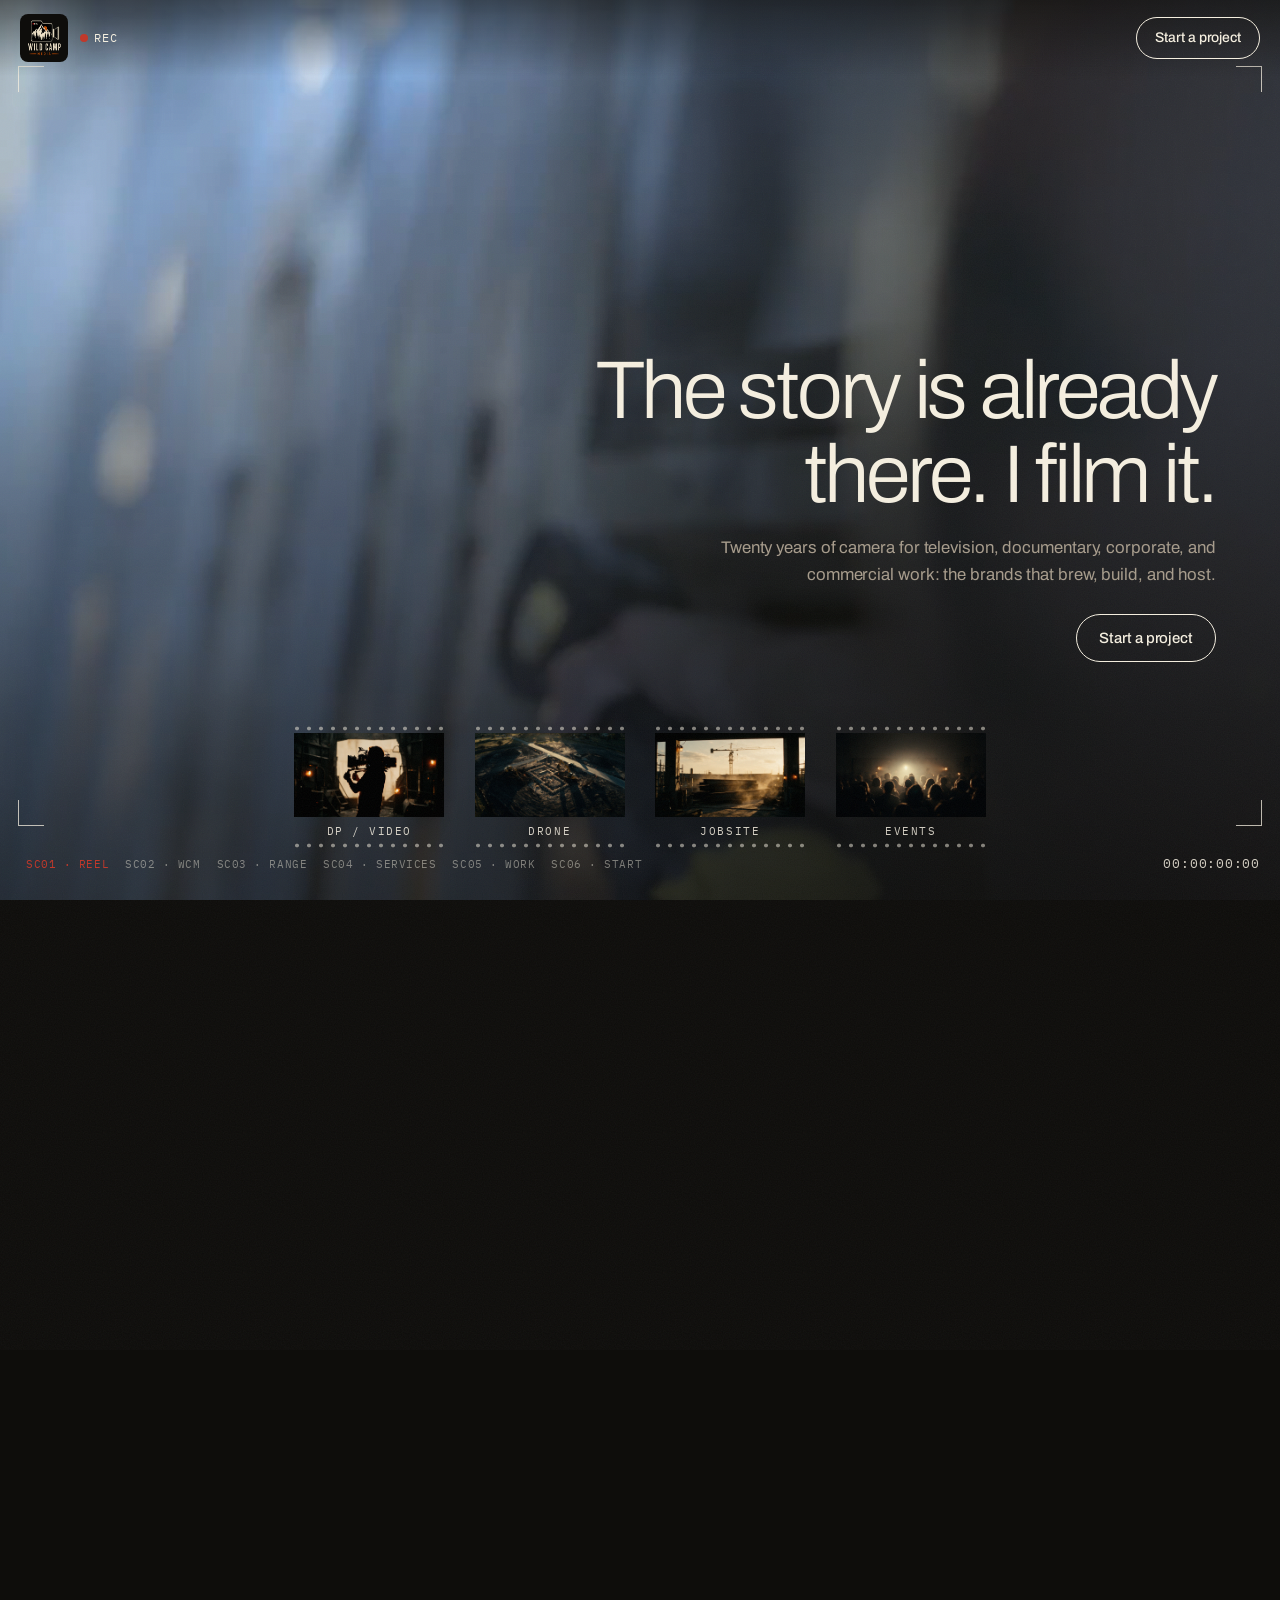
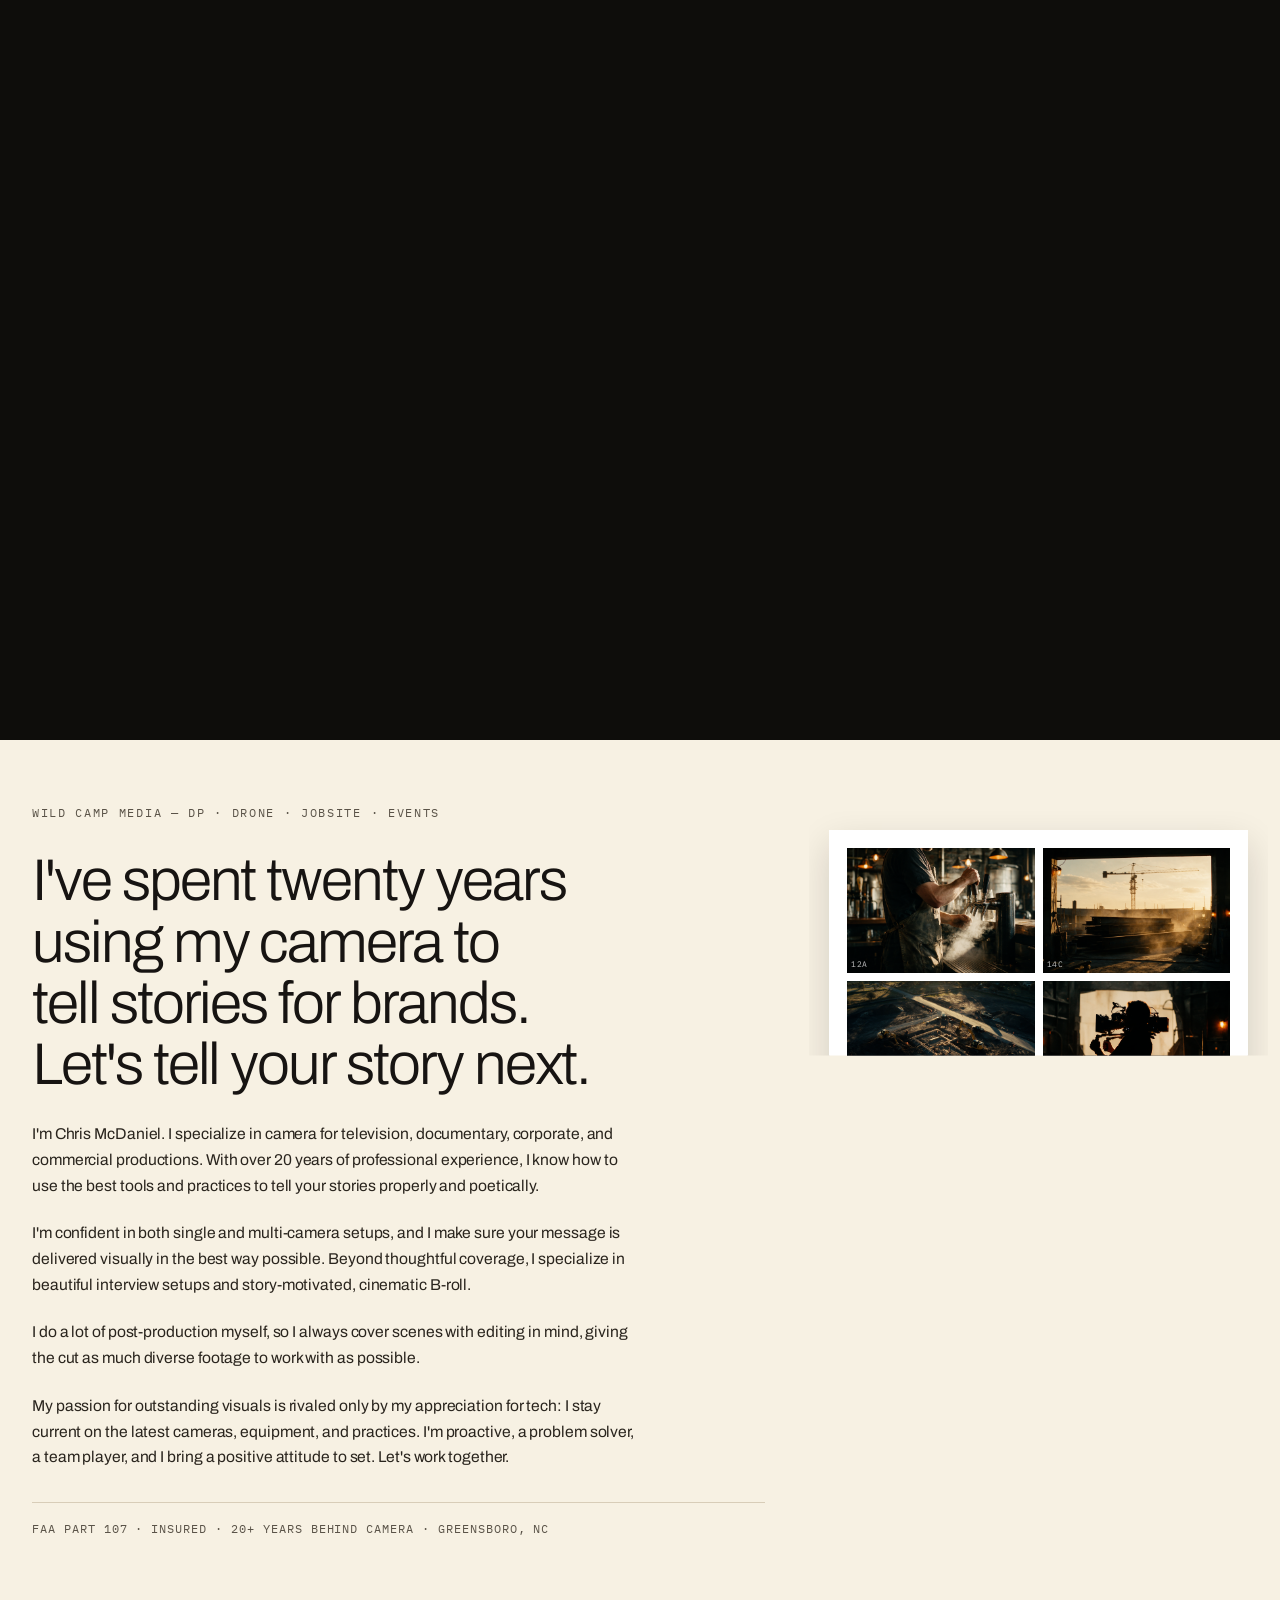
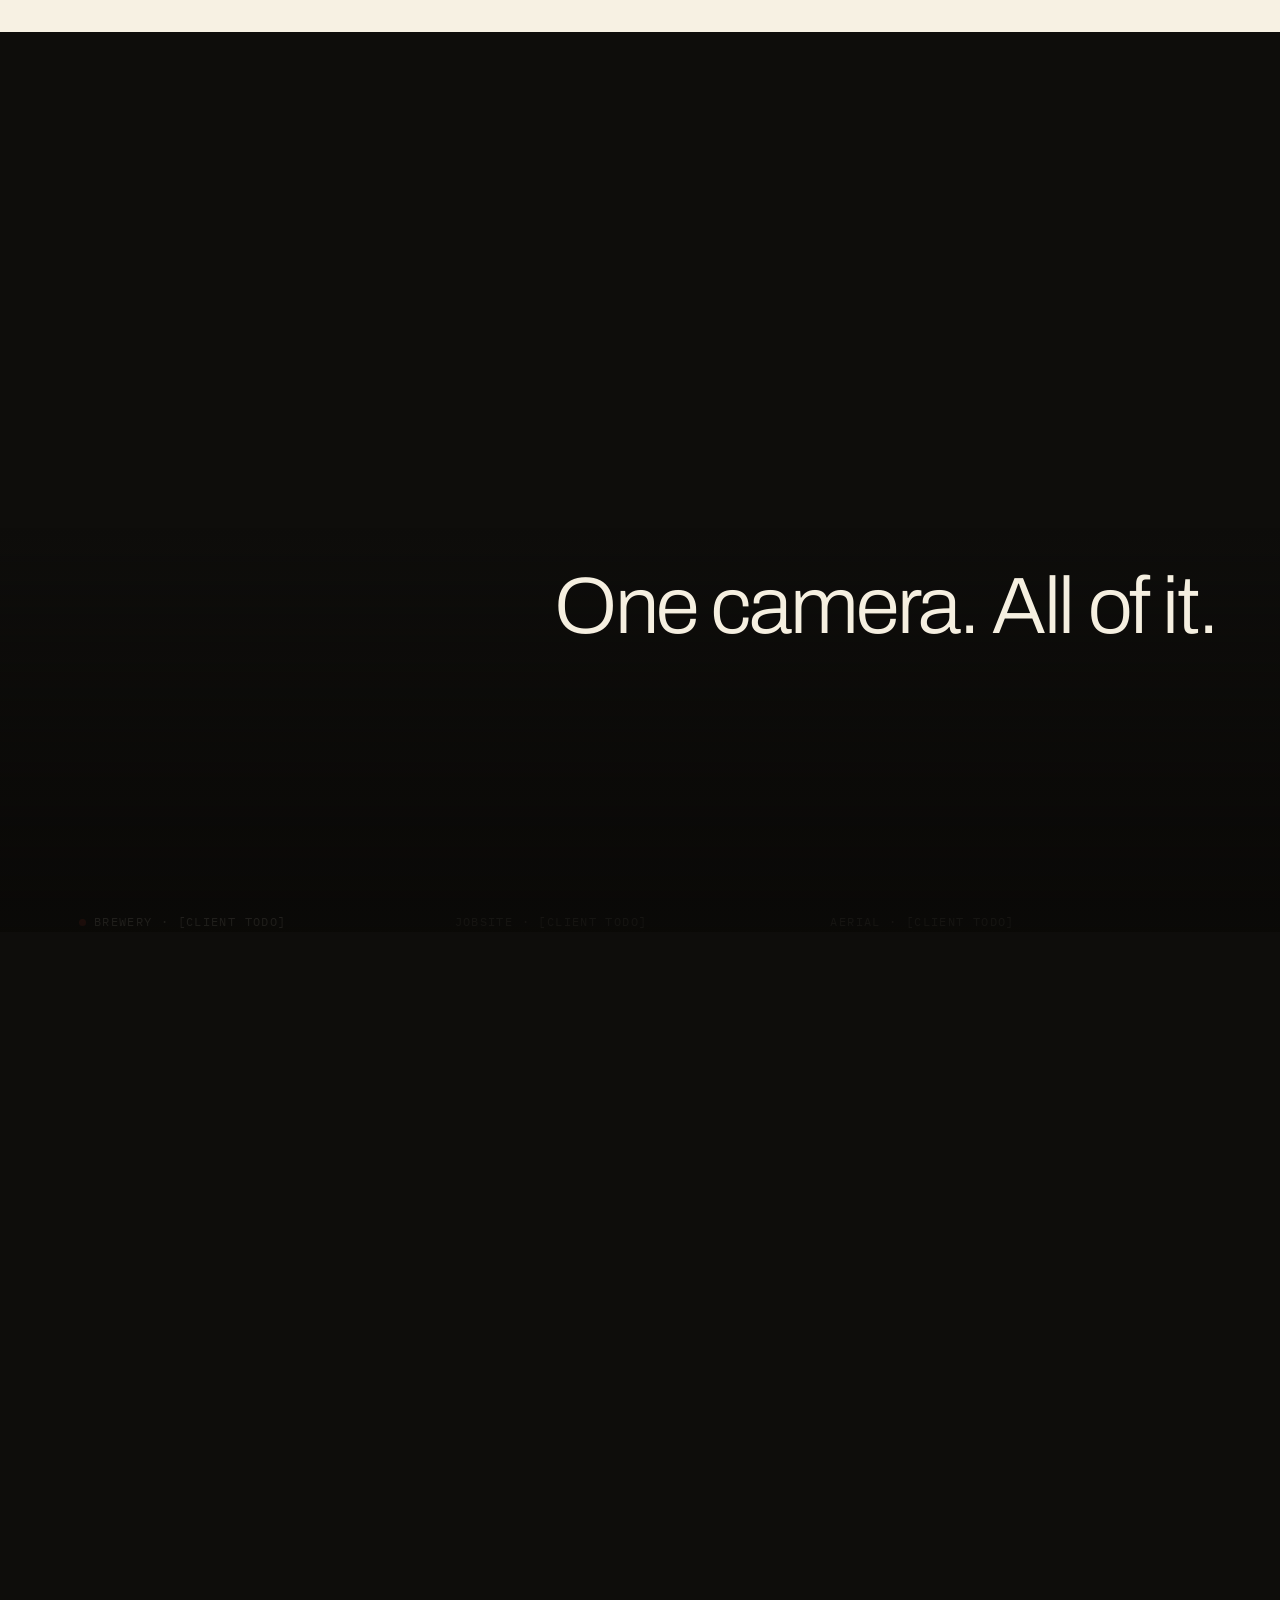
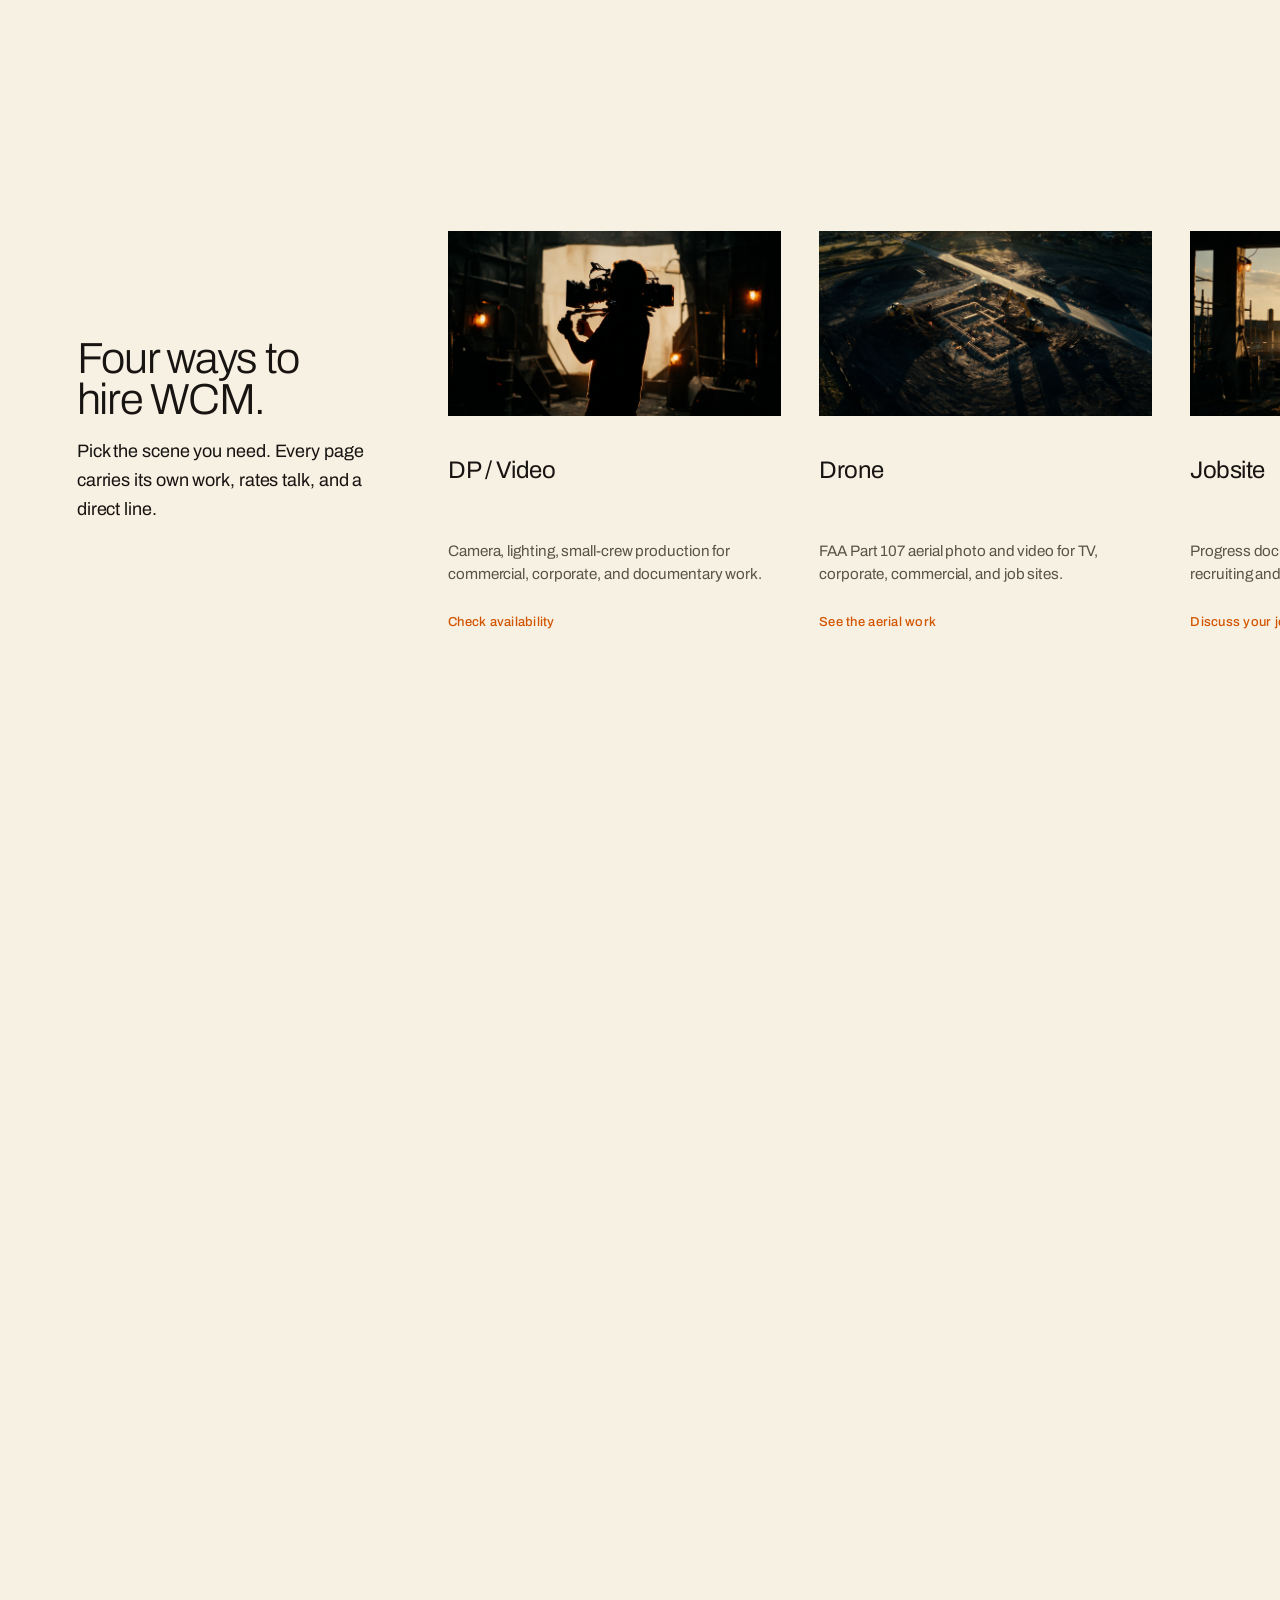
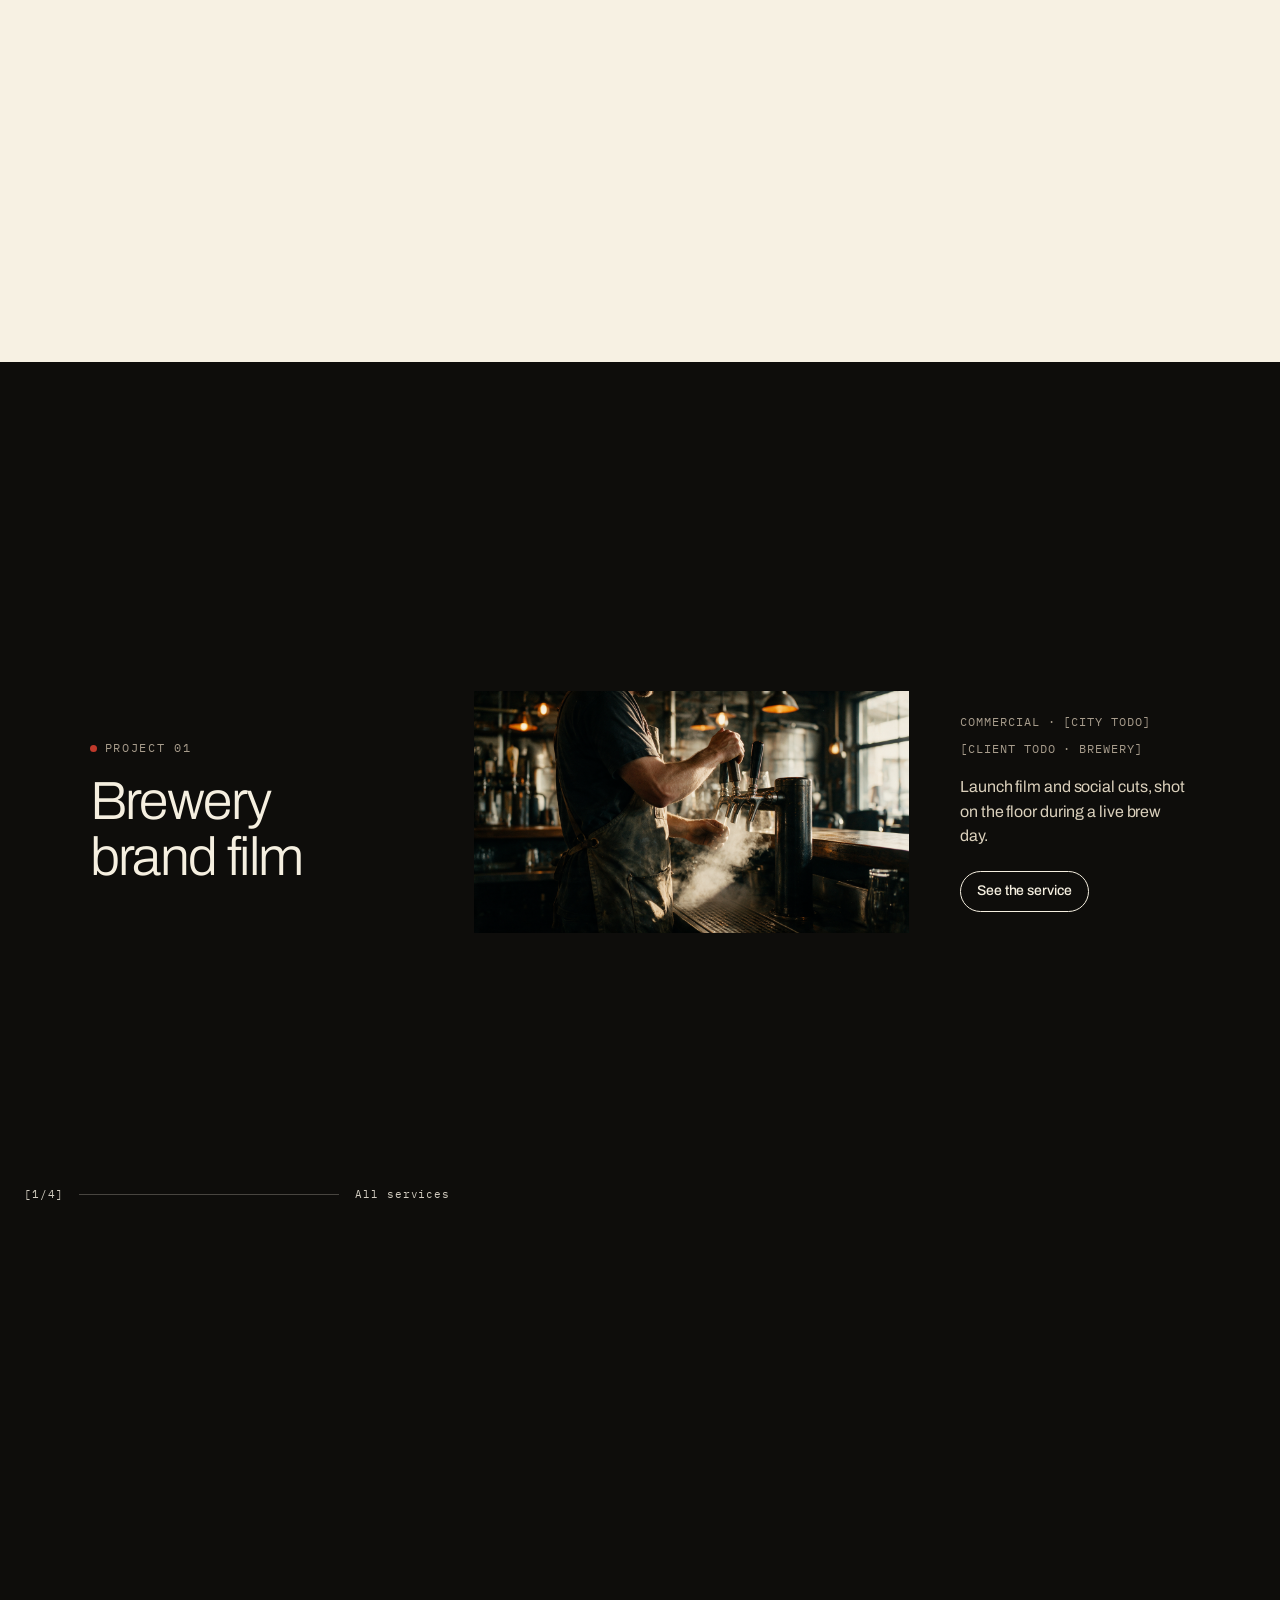
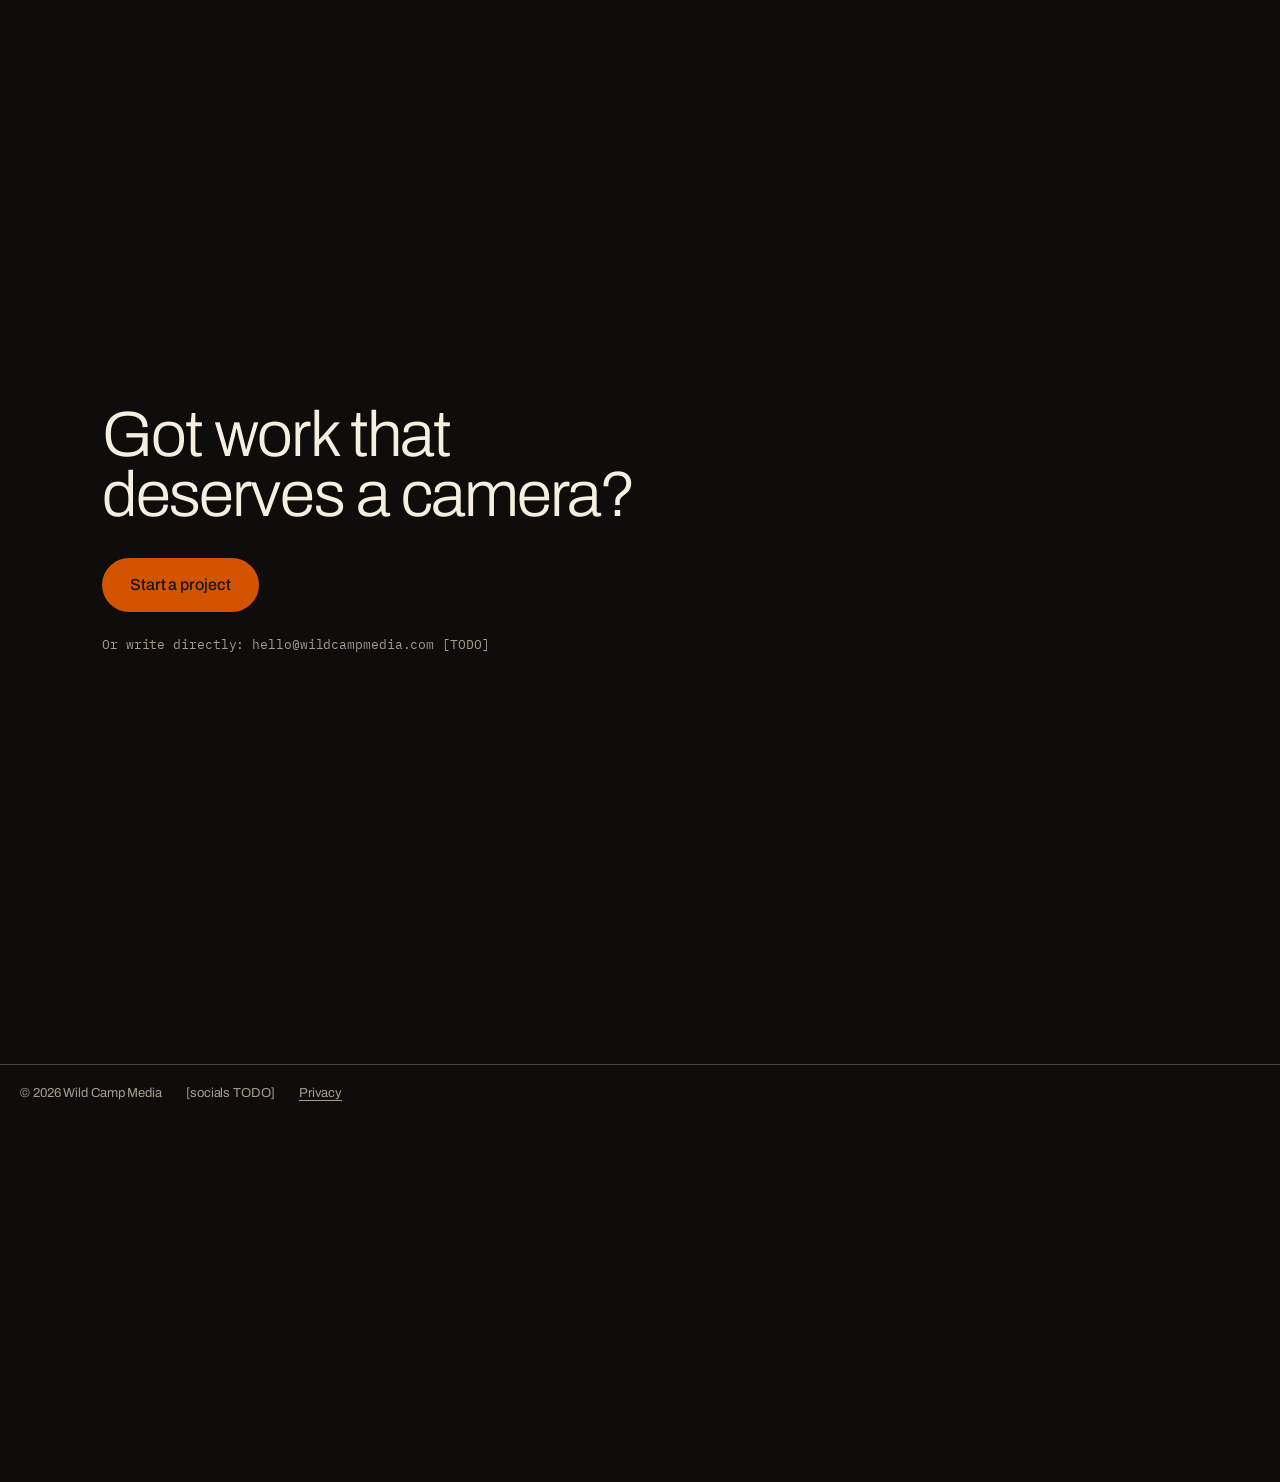
==== site/index.html @ 3c5b3e4d "Wild Camp Media site: scrollcraft build, service pages, real-reel hero - Home: viewfinder HUD signat" ====
<!doctype html>
<html lang="en">
<head>
<meta charset="utf-8">
<meta name="viewport" content="width=device-width, initial-scale=1, viewport-fit=cover">
<title>Wild Camp Media · The story is already there. I film it.</title>
<meta name="description" content="Wild Camp Media: DP and videography, drone photo and video, jobsite documentation, and events. Based in Greensboro, NC. FAA Part 107 certified.">
<meta property="og:title" content="Wild Camp Media · The story is already there. I film it.">
<meta property="og:description" content="DP and videography, drone, jobsite video, and events. FAA Part 107 certified.">
<meta property="og:type" content="website">
<meta property="og:image" content="assets/img/PLACEHOLDER-hero-poster.png">
<link rel="icon" href="data:image/svg+xml,<svg xmlns='http://www.w3.org/2000/svg' viewBox='0 0 32 32'><rect width='32' height='32' rx='6' fill='%230E0D0B'/><circle cx='9' cy='9' r='3' fill='%23C0392B'/></svg>">
<link rel="preconnect" href="https://fonts.googleapis.com">
<link rel="preconnect" href="https://fonts.gstatic.com" crossorigin>
<link href="https://fonts.googleapis.com/css2?family=Archivo:wght@300;400;500&family=IBM+Plex+Mono:wght@400;500&display=swap" rel="stylesheet">
<link rel="stylesheet" href="scrollcraft.css">
<link rel="stylesheet" href="css/site.css">
</head>
<body>

<span data-sc-progress></span>
<div class="sc-grain" aria-hidden="true"></div>

<!-- ===== Signature move: the viewfinder HUD ===== -->
<div class="vf" aria-hidden="true">
  <div class="vf__corner vf__corner--tl" data-vf-corner></div>
  <div class="vf__corner vf__corner--tr" data-vf-corner></div>
  <div class="vf__corner vf__corner--bl" data-vf-corner></div>
  <div class="vf__corner vf__corner--br" data-vf-corner></div>
</div>
<header class="bar">
  <a class="bar__home" href="#top">
    <img class="bar__logo" src="assets/img/logo.png" alt="Wild Camp Media" width="40" height="40">
    <span class="bar__rec"><i class="bar__rec-dot"></i>REC</span>
  </a>
  <a class="bar__cta" href="#start">Start a project</a>
</header>
<div class="vf__tc" aria-hidden="true"><span data-vf-tc>00:00:00:00</span></div>
<nav class="vf__slate" aria-label="Scenes">
  <button class="vf__slate-btn" data-vf-slate="scene-1">SC01 · REEL</button>
  <button class="vf__slate-btn" data-vf-slate="scene-2">SC02 · WCM</button>
  <button class="vf__slate-btn" data-vf-slate="scene-3">SC03 · RANGE</button>
  <button class="vf__slate-btn" data-vf-slate="scene-4">SC04 · SERVICES</button>
  <button class="vf__slate-btn" data-vf-slate="scene-5">SC05 · WORK</button>
  <button class="vf__slate-btn" data-vf-slate="scene-6">SC06 · START</button>
</nav>

<main id="top">

  <!-- 1 · OPEN "this is cinema" · scrub · black -->
  <section id="scene-1" class="ground-dark scene-hero" data-scene="SC01 · REEL — 4K · 24FPS"
           data-sc-act="scrub" data-sc-span="2.6" data-sc-dwell="0.34">
    <div data-sc-stage>
      <img class="sc-stage__poster" src="assets/img/REEL-hero-poster.png" alt="">
      <video class="hero-loop" autoplay loop muted playsinline preload="auto" aria-hidden="true">
        <source src="assets/video/REEL-hero-30.mp4" type="video/mp4">
      </video>
      <div class="sc-scrim sc-scrim--band" aria-hidden="true"></div>
      <div class="sc-copy sc-copy--trail hero-copy" data-sc-cue="0 1 0 0.03">
        <h1 class="sc-display sc-display--xl" data-sc-kinetic="lines">The story is already there. I film it.</h1>
        <p class="hero-sub">Twenty years of camera for television, documentary, corporate, and commercial work: the brands that brew, build, and host.</p>
        <a class="hero-cta" href="#start">Start a project</a>
      </div>
      <nav class="filmstrip" aria-label="Services">
        <a class="filmstrip__item" href="dp-videographer.html">
          <img src="assets/img/PLACEHOLDER-service-dp.png" alt="" width="2736" height="1520" loading="lazy">
          <span>DP / VIDEO</span>
        </a>
        <a class="filmstrip__item" href="drone.html">
          <img src="assets/img/PLACEHOLDER-montage-drone.png" alt="" width="2736" height="1520" loading="lazy">
          <span>DRONE</span>
        </a>
        <a class="filmstrip__item" href="jobsite.html">
          <img src="assets/img/PLACEHOLDER-montage-jobsite.png" alt="" width="2736" height="1520" loading="lazy">
          <span>JOBSITE</span>
        </a>
        <a class="filmstrip__item" href="events.html">
          <img src="assets/img/PLACEHOLDER-service-events.png" alt="" width="2736" height="1520" loading="lazy">
          <span>EVENTS</span>
        </a>
      </nav>
    </div>
  </section>

  <!-- 2 · INTRO "he's serious" · flow · CREAM (hard cut) · text left, film strip right -->
  <section id="scene-2" class="ground-cream sc-section s2" data-scene="SC02 · WCM — 20 YEARS"
           data-sc-act="flow">
    <div class="sc-wrap s2__cols">
      <div class="s2__text">
        <p class="s2__eyebrow">WILD CAMP MEDIA — DP · DRONE · JOBSITE · EVENTS</p>
        <h2 class="sc-display s2__title" data-sc-in>I've spent twenty years using my camera to tell stories for brands. Let's tell your story next.</h2>
        <div class="s2__lede" data-sc-stagger="110">
          <p data-sc-in>I'm Chris McDaniel. I specialize in camera for television, documentary, corporate, and commercial productions. With over 20 years of professional experience, I know how to use the best tools and practices to tell your stories properly and poetically.</p>
          <p data-sc-in>I'm confident in both single and multi-camera setups, and I make sure your message is delivered visually in the best way possible. Beyond thoughtful coverage, I specialize in beautiful interview setups and story-motivated, cinematic B-roll.</p>
          <p data-sc-in>I do a lot of post-production myself, so I always cover scenes with editing in mind, giving the cut as much diverse footage to work with as possible.</p>
          <p data-sc-in>My passion for outstanding visuals is rivaled only by my appreciation for tech: I stay current on the latest cameras, equipment, and practices. I'm proactive, a problem solver, a team player, and I bring a positive attitude to set. Let's work together.</p>
        </div>
        <p class="s2__trust" data-sc-in>FAA PART 107 · INSURED · 20+ YEARS BEHIND CAMERA · GREENSBORO, NC</p>
      </div>
      <div class="sheetwrap">
        <div class="sheet" id="sheet">
          <div class="frame"><img src="assets/img/PLACEHOLDER-montage-brewery.png" style="object-position: 20% 30%" alt="Brewery still from a brand film." loading="lazy"><span class="fn">12A</span></div>
          <div class="frame keep"><img src="assets/img/PLACEHOLDER-montage-jobsite.png" style="object-position: 60% 40%" alt="Construction site at golden hour." loading="lazy"><span class="fn">14C</span><p class="keepflag">KEEP · [PROJECT TODO]</p></div>
          <div class="frame"><img src="assets/img/PLACEHOLDER-montage-drone.png" style="object-position: 40% 60%" alt="Aerial view of a project site." loading="lazy"><span class="fn">15A</span></div>
          <div class="frame"><img src="assets/img/PLACEHOLDER-service-dp.png" style="object-position: 70% 30%" alt="Cinematographer under hard rim light." loading="lazy"><span class="fn">21B</span></div>
          <div class="frame"><img src="assets/img/PLACEHOLDER-service-events.png" style="object-position: 30% 50%" alt="Backlit crowd at a screening night." loading="lazy"><span class="fn">22D</span></div>
          <div class="frame"><img src="assets/img/PLACEHOLDER-montage-brewery.png" style="object-position: 80% 70%" alt="Brewery interior detail." loading="lazy"><span class="fn">27A</span></div>
          <div class="frame"><img src="assets/img/PLACEHOLDER-montage-jobsite.png" style="object-position: 20% 60%" alt="Steel frame against the sky." loading="lazy"><span class="fn">28B</span></div>
          <div class="frame"><img src="assets/img/PLACEHOLDER-proof-1.png" style="object-position: 50% 40%" alt="Camera rig on a workbench." loading="lazy"><span class="fn">33A</span></div>
          <div class="frame"><img src="assets/img/PLACEHOLDER-service-realestate.png" style="object-position: 45% 55%" alt="Warm interior of a rental home in morning light." loading="lazy"><span class="fn">35B</span></div>
          <div class="frame"><img src="assets/img/PLACEHOLDER-proof-2.png" style="object-position: 45% 45%" alt="Drone controller in a hi-vis operator's hands." loading="lazy"><span class="fn">36B</span></div>
        </div>
      </div>
    </div>
  </section>

  <!-- 3 · RANGE REVEAL · PEAK · pin + developing triptych · black -->
  <section id="scene-3" class="ground-dark" data-scene="SC03 · RANGE — TRIPTYCH"
           data-sc-act="pin" data-sc-span="3.5">
    <div data-sc-stage class="triptych">
      <figure class="tri">
        <div class="tri__img"><img src="assets/img/PLACEHOLDER-montage-brewery.png" width="2736" height="1520" alt="Brewer pulling a tap handle, steam rising, documentary framing."><i class="tri__veil"></i></div>
        <figcaption class="tri__cap">BREWERY · [CLIENT TODO]</figcaption>
      </figure>
      <figure class="tri">
        <div class="tri__img"><img src="assets/img/PLACEHOLDER-montage-jobsite.png" width="2736" height="1520" alt="Construction site at golden hour, tower crane and steel beams."><i class="tri__veil"></i></div>
        <figcaption class="tri__cap">JOBSITE · [CLIENT TODO]</figcaption>
      </figure>
      <figure class="tri">
        <div class="tri__img"><img src="assets/img/PLACEHOLDER-montage-drone.png" width="2736" height="1520" alt="Aerial drone view of a building site, long shadows."><i class="tri__veil"></i></div>
        <figcaption class="tri__cap">AERIAL · [CLIENT TODO]</figcaption>
      </figure>
      <div class="sc-scrim sc-scrim--band triband" aria-hidden="true"></div>
      <div class="sc-copy sc-copy--trail tri-copy">
        <h2 class="sc-display sc-display--lg" data-sc-cue="0.8" data-sc-kinetic="lines">One camera. All of it.</h2>
        <p class="cut-sub" data-sc-cue="0.7 0.98">Same shooter on the brewery floor, the job site, and the drone controls.</p>
      </div>
    </div>
  </section>

  <!-- 4 · SERVICES "one of us" · pan rail · CREAM (hard cut) -->
  <section id="scene-4" class="ground-cream" data-scene="SC04 · SERVICES — INDEX"
           data-sc-act="pan" data-sc-span="2.2">
    <div data-sc-stage>
      <div class="rail" data-sc-pan="0.06">
        <div class="rail__lead sc-stack">
          <h2 class="sc-display sc-display--md">Four ways to hire WCM.</h2>
          <p class="sc-body">Pick the scene you need. Every page carries its own work, rates talk, and a direct line.</p>
        </div>
        <a class="svc" href="dp-videographer.html">
          <div class="svc__img" data-sc-tilt="6"><img src="assets/img/PLACEHOLDER-service-dp.png" width="2736" height="1520" alt="Cinematographer operating a camera, hard rim light."></div>
          <h3>DP / Video</h3>
          <p class="svc__fact">Camera, lighting, small-crew production for commercial, corporate, and documentary work.</p>
          <span class="svc__link">Check availability</span>
        </a>
        <a class="svc" href="drone.html">
          <div class="svc__img" data-sc-tilt="6"><img src="assets/img/PLACEHOLDER-montage-drone.png" width="2736" height="1520" alt="Aerial view of a project site at golden hour."></div>
          <h3>Drone</h3>
          <p class="svc__fact">FAA Part 107 aerial photo and video for TV, corporate, commercial, and job sites.</p>
          <span class="svc__link">See the aerial work</span>
        </a>
        <a class="svc" href="jobsite.html">
          <div class="svc__img" data-sc-tilt="6"><img src="assets/img/PLACEHOLDER-montage-jobsite.png" width="2736" height="1520" alt="Tower crane over a steel frame at golden hour."></div>
          <h3>Jobsite</h3>
          <p class="svc__fact">Progress documentation, project recaps, recruiting and culture films for builders.</p>
          <span class="svc__link">Discuss your jobsite</span>
        </a>
        <a class="svc" href="events.html">
          <div class="svc__img" data-sc-tilt="6"><img src="assets/img/PLACEHOLDER-service-events.png" width="2736" height="1520" alt="Backlit crowd at a film screening."></div>
          <h3>Events</h3>
          <p class="svc__fact">Workshops, listening club nights, and screenings hosted by WCM. RSVP or buy tickets.</p>
          <span class="svc__link">See what's on</span>
        </a>
      </div>
    </div>
  </section>

  <!-- 5 · SELECTED WORK · pinned horizontal pan · black (Creative Giants projects-scroll pattern) -->
  <section id="scene-5" class="ground-dark" data-scene="SC05 · WORK — SELECTED"
           data-sc-act="pan" data-sc-span="3.4">
    <div data-sc-stage class="projstage">
      <div class="projrail" data-sc-pan="0">
        <article class="proj">
          <div class="proj__col proj__col--title">
            <p class="proj__num">PROJECT 01</p>
            <h3 class="proj__title">Brewery brand film</h3>
          </div>
          <div class="proj__col proj__col--img">
            <img src="assets/img/PLACEHOLDER-montage-brewery.png" width="2736" height="1520" alt="Brewer pulling a tap handle, steam rising, documentary framing.">
          </div>
          <div class="proj__col proj__col--meta">
            <p class="proj__meta">COMMERCIAL · [CITY TODO]</p>
            <p class="proj__meta">[CLIENT TODO · BREWERY]</p>
            <p class="proj__desc">Launch film and social cuts, shot on the floor during a live brew day.</p>
            <a class="proj__link" href="dp-videographer.html">See the service</a>
          </div>
        </article>
        <article class="proj">
          <div class="proj__col proj__col--title">
            <p class="proj__num">PROJECT 02</p>
            <h3 class="proj__title">Jobsite recap series</h3>
          </div>
          <div class="proj__col proj__col--img">
            <img src="assets/img/PLACEHOLDER-montage-jobsite.png" width="2736" height="1520" alt="Construction site at golden hour, tower crane and steel beams.">
          </div>
          <div class="proj__col proj__col--meta">
            <p class="proj__meta">CONSTRUCTION · [CITY TODO]</p>
            <p class="proj__meta">[CLIENT TODO · GENERAL CONTRACTOR]</p>
            <p class="proj__desc">Groundbreaking to handover, cut as a monthly progress series.</p>
            <a class="proj__link" href="jobsite.html">See the service</a>
          </div>
        </article>
        <article class="proj">
          <div class="proj__col proj__col--title">
            <p class="proj__num">PROJECT 03</p>
            <h3 class="proj__title">Aerial site survey</h3>
          </div>
          <div class="proj__col proj__col--img">
            <img src="assets/img/PLACEHOLDER-montage-drone.png" width="2736" height="1520" alt="Aerial drone view of a building site, long shadows.">
          </div>
          <div class="proj__col proj__col--meta">
            <p class="proj__meta">DRONE · GREENSBORO, NC</p>
            <p class="proj__meta">[CLIENT TODO · DEVELOPER]</p>
            <p class="proj__desc">Part 107 aerial documentation of the site from grading to frame-up.</p>
            <a class="proj__link" href="drone.html">See the service</a>
          </div>
        </article>
        <article class="proj proj--yours">
          <div class="proj__col proj__col--title">
            <p class="proj__num">PROJECT 04</p>
            <h3 class="proj__title">Next one's yours.</h3>
          </div>
          <div class="proj__col proj__col--meta">
            <p class="proj__desc">Same shooter, your site, your story. Tell me what needs documenting.</p>
            <a class="proj__cta" href="#start">Start a project</a>
          </div>
        </article>
      </div>
      <div class="projbar">
        <span class="projbar__count" data-vf-count>[1/4]</span>
        <span class="projbar__track"><span class="projbar__fill" data-vf-fill></span></span>
        <a class="projbar__all" href="#scene-4">All services</a>
      </div>
    </div>
  </section>

  <!-- 6 · CLOSE "let's talk" · pin · black · authored silence -->
  <section id="start" class="ground-dark" data-scene="SC06 · START — CONTACT"
           data-sc-act="pin" data-sc-span="1.4">
    <div data-sc-stage class="close">
      <div class="close__inner">
        <h2 class="sc-display sc-display--lg" data-sc-cue="0.06" data-sc-kinetic="lines">Got work that deserves a camera?</h2>
        <a class="cta" href="mailto:hello@wildcampmedia.com" data-sc-magnet="0.26" data-sc-cue="0.1" data-sc-rise="0">Start a project</a>
        <p class="close__line" data-sc-cue="0.14">Or write directly: hello@wildcampmedia.com [TODO]</p>
      </div>
      <footer class="foot">
        <span>© 2026 Wild Camp Media</span>
        <span>[socials TODO]</span>
        <a href="privacy.html">Privacy</a>
      </footer>
    </div>
  </section>

</main>

<script src="scrollcraft.js"></script>
<script src="js/hud.js"></script>
<script>ScrollCraft.mount(document.body); WCMHud.init();</script>
</body>
</html>
---- site/scrollcraft.css ----
/* ============================================================================
   scrollcraft.css: the taste floor
   ----------------------------------------------------------------------------
   Two layers, and the split matters:

     TOKENS   what you override per brand. Colour roles, the type ramp, the
              spacing scale, elevation, motion. A brand is ~12 values.
     DEVICES  what the engine drives. Do not restyle these to taste; they are
              the mechanism. Style your own markup instead.

   Nothing here draws a "component". There are no card, badge, or pill classes,
   because a stylesheet that ships those is how every page built on it ends up
   with the same shapes. You get a floor and a vocabulary; the composition is
   yours.
   ========================================================================== */

/* ---------------------------------------------------------------- tokens -- */
:root {
  /* --- colour roles. Override these six and the page is rebranded. -------- */
  --sc-canvas:      #08090b;   /* the page ground. Drift interpolates this.   */
  --sc-surface:     #101217;   /* anything raised off the ground             */
  --sc-ink:         #f4f2ef;   /* primary text                               */
  --sc-ink-soft:    #9a9ba1;   /* secondary text. Tinted, never flat gray.   */
  --sc-accent:      #d8ff3e;   /* ONE accent. It owns a region, not confetti. */
  --sc-accent-ink:  #08090b;   /* text that sits on the accent               */

  --sc-hairline:    color-mix(in oklab, var(--sc-ink) 12%, transparent);
  --sc-hairline-strong: color-mix(in oklab, var(--sc-ink) 22%, transparent);

  /* --- type. Two families max. Display carries voice, text carries prose. - */
  --sc-font-display: "Instrument Sans", "Geist", system-ui, sans-serif;
  --sc-font-text:    "Geist", system-ui, sans-serif;
  --sc-font-mono:    "Geist Mono", ui-monospace, monospace;

  /* Fluid ramp. Tracking tightens as size grows because a face set at 6rem
     with 0 tracking reads loose; this is optical correction, not decoration. */
  --sc-t-xs:   clamp(0.75rem, 0.72rem + 0.15vw, 0.82rem);
  --sc-t-sm:   clamp(0.875rem, 0.84rem + 0.18vw, 0.95rem);
  --sc-t-base: clamp(1rem, 0.96rem + 0.22vw, 1.125rem);
  --sc-t-lg:   clamp(1.2rem, 1.1rem + 0.5vw, 1.5rem);
  --sc-t-xl:   clamp(1.6rem, 1.35rem + 1.2vw, 2.25rem);
  --sc-t-2xl:  clamp(2.1rem, 1.6rem + 2.4vw, 3.4rem);
  --sc-t-3xl:  clamp(2.8rem, 1.9rem + 4.2vw, 5rem);
  --sc-t-4xl:  clamp(3.4rem, 1.9rem + 6.6vw, 7.5rem);

  --sc-track-tight:  -0.035em;
  --sc-track-snug:   -0.02em;
  --sc-track-normal: -0.005em;
  --sc-track-wide:    0.08em;

  --sc-leading-none: 0.94;
  --sc-leading-tight: 1.06;
  --sc-leading-body: 1.62;

  --sc-measure: 62ch;

  /* --- space. 4px base: the useful middle steps an 8-only scale misses. --- */
  --sc-1: 0.25rem;  --sc-2: 0.5rem;   --sc-3: 0.75rem;  --sc-4: 1rem;
  --sc-5: 1.5rem;   --sc-6: 2rem;     --sc-7: 3rem;     --sc-8: 4rem;
  --sc-9: 6rem;     --sc-10: 8rem;    --sc-11: 12rem;

  /* Section rhythm is fluid so a phone doesn't inherit desktop air. */
  --sc-section: clamp(4.5rem, 9vw, 11rem);
  --sc-gutter:  clamp(1.25rem, 5vw, 5.5rem);
  --sc-maxw:    82rem;

  /* --- radius. Pick one scale for the page and hold it. ------------------- */
  --sc-r-sm: 6px;  --sc-r-md: 12px;  --sc-r-lg: 20px;  --sc-r-pill: 999px;

  /* --- elevation. Every shadow has an offset AND a soft blur, and is tinted
         to the canvas hue. A zero-offset coloured halo is decoration, not
         depth, so there isn't one here. ---------------------------------- */
  --sc-shadow-color: 220 40% 2%;
  --sc-e1: 0 1px 2px hsl(var(--sc-shadow-color) / 0.28),
           0 2px 6px -1px hsl(var(--sc-shadow-color) / 0.20);
  --sc-e2: 0 2px 4px hsl(var(--sc-shadow-color) / 0.24),
           0 8px 18px -4px hsl(var(--sc-shadow-color) / 0.30);
  --sc-e3: 0 4px 8px hsl(var(--sc-shadow-color) / 0.22),
           0 18px 40px -8px hsl(var(--sc-shadow-color) / 0.38),
           0 48px 90px -24px hsl(var(--sc-shadow-color) / 0.30);

  /* Edge light: a 1px top highlight sells a raised surface better than any
     amount of blur, because real raised things catch light on their lip. */
  --sc-edge: inset 0 1px 0 color-mix(in oklab, var(--sc-ink) 10%, transparent);

  /* --- motion. Built-in CSS easings are too weak for UI. ------------------ */
  --sc-ease-out:    cubic-bezier(0.23, 1, 0.32, 1);
  --sc-ease-in-out: cubic-bezier(0.77, 0, 0.175, 1);
  --sc-ease-drawer: cubic-bezier(0.32, 0.72, 0, 1);
  --sc-d-fast: 160ms;  --sc-d-base: 240ms;  --sc-d-slow: 420ms;

  --sc-z-stage: 1; --sc-z-copy: 20; --sc-z-chrome: 60;
}

/* --------------------------------------------------------------- reset -- */
*, *::before, *::after { box-sizing: border-box; }
html { -webkit-text-size-adjust: 100%; scroll-behavior: smooth; }
@media (prefers-reduced-motion: reduce) { html { scroll-behavior: auto; } }

body {
  margin: 0;
  background: var(--sc-canvas);
  color: var(--sc-ink);
  font-family: var(--sc-font-text);
  font-size: var(--sc-t-base);
  line-height: var(--sc-leading-body);
  letter-spacing: var(--sc-track-normal);
  -webkit-font-smoothing: antialiased;
  text-rendering: optimizeLegibility;
  font-synthesis-weight: none;
  overflow-x: clip;
}
img, video, canvas, svg { display: block; max-width: 100%; }
button, input, select, textarea { font: inherit; color: inherit; }

/* ------------------------------------------------- the browser surfaces --
   The parts you did not draw still carry the design. Selection, caret, focus
   ring, scrollbar and tabular numerals all ship with defaults that belong to no
   design system. Theming them is the cheapest signal that a page was built
   rather than assembled, and it is the step that gets skipped most reliably. */
::selection { background: var(--sc-accent); color: var(--sc-accent-ink); }
:root { caret-color: var(--sc-accent); accent-color: var(--sc-accent); }
:focus-visible {
  outline: 2px solid var(--sc-accent);
  outline-offset: 3px;
  border-radius: var(--sc-r-sm);
}
:where(a) { color: inherit; text-decoration-thickness: 1px; text-underline-offset: 0.22em; }
@supports (scrollbar-color: auto) {
  html { scrollbar-color: color-mix(in oklab, var(--sc-ink) 26%, transparent) transparent; scrollbar-width: thin; }
}
:where(table, .sc-nums, [data-sc-count]) { font-variant-numeric: tabular-nums; }

/* ----------------------------------------------------------- typography -- */
.sc-display {
  font-family: var(--sc-font-display);
  font-weight: 500;
  line-height: var(--sc-leading-none);
  letter-spacing: var(--sc-track-tight);
  text-wrap: balance;
  margin: 0;
}
.sc-display--xl { font-size: var(--sc-t-4xl); }
.sc-display--lg { font-size: var(--sc-t-3xl); }
.sc-display--md { font-size: var(--sc-t-2xl); letter-spacing: var(--sc-track-snug); }
.sc-lede {
  font-size: var(--sc-t-lg);
  line-height: 1.44;
  letter-spacing: var(--sc-track-snug);
  color: var(--sc-ink);
  max-width: 46ch;
  text-wrap: pretty;
  margin: 0;
}
.sc-body { max-width: var(--sc-measure); color: var(--sc-ink-soft); text-wrap: pretty; margin: 0; }
.sc-label {
  font-family: var(--sc-font-mono);
  font-size: var(--sc-t-xs);
  letter-spacing: var(--sc-track-wide);
  text-transform: uppercase;
  color: var(--sc-ink-soft);
}

/* ---------------------------------------------------------------- layout -- */
.sc-wrap { width: 100%; max-width: var(--sc-maxw); margin-inline: auto; padding-inline: var(--sc-gutter); }
.sc-section { padding-block: var(--sc-section); }
/* More space above a heading than below it: the gap belongs to the boundary,
   not to the pair. */
.sc-stack > * + * { margin-top: var(--sc-4); }
.sc-stack > :is(h1,h2,h3) { margin-top: var(--sc-7); }
.sc-stack > :is(h1,h2,h3):first-child { margin-top: 0; }
.sc-rule { height: 1px; border: 0; background: var(--sc-hairline); margin: 0; }

/* =============================================================== DEVICES ==
   Driven by the engine. Restyle your own markup, not these.                */

.sc-act--pinned { position: relative; }
.sc-stage {
  position: sticky; top: 0;
  height: 100vh; height: 100svh;
  overflow: clip;
  z-index: var(--sc-z-stage);
}

/* scrub / sequence media */
.sc-stage :is(video[data-sc-scrub], canvas[data-sc-sequence], .sc-stage__poster) {
  position: absolute; inset: 0;
  width: 100%; height: 100%;
  object-fit: cover;
}
video[data-sc-scrub] { opacity: 0; transition: opacity 380ms var(--sc-ease-out); }
.sc-has-clip video[data-sc-scrub] { opacity: 1; }
/* The poster is a live frame-holder, not a placeholder: it stays up until a
   real video frame has painted, which is what stops the blank-stage flash. */
.sc-stage__poster { z-index: 0; transition: opacity 380ms var(--sc-ease-out); }
.sc-has-clip .sc-stage__poster { opacity: 0; }

/* A scrim only where text sits. A full-frame darkening layer flattens the
   image everywhere to fix contrast in one corner. */
.sc-scrim {
  position: absolute; inset: 0; pointer-events: none; z-index: 1;
  background: linear-gradient(
    var(--sc-scrim-angle, 180deg),
    color-mix(in oklab, var(--sc-canvas) var(--sc-scrim-a, 78%), transparent) 0%,
    color-mix(in oklab, var(--sc-canvas) 30%, transparent) 42%,
    transparent 68%);
}
/* Point the scrim at the copy. A scrim gradient that darkens the top while the
   copy sits at the bottom fixes contrast nowhere and flattens the image
   everywhere, which is the most common way text-over-video goes wrong. */
.sc-scrim--bottom { --sc-scrim-angle: 0deg; }
.sc-scrim--left   { --sc-scrim-angle: 90deg; }
.sc-scrim--right  { --sc-scrim-angle: 270deg; }

/* Corner scrims, for copy anchored to a corner. An edge gradient has to darken
   a whole band across the frame to cover one corner; a corner gradient puts the
   density where the text is and leaves the rest of the image alone. Pair with
   .sc-copy--lead / .sc-copy--trail. */
.sc-scrim--lead {
  background: linear-gradient(to top right,
    color-mix(in oklab, var(--sc-canvas) 94%, transparent) 0%,
    color-mix(in oklab, var(--sc-canvas) 72%, transparent) 30%,
    color-mix(in oklab, var(--sc-canvas) 30%, transparent) 52%,
    transparent 72%);
}
.sc-scrim--trail {
  background: linear-gradient(to top left,
    color-mix(in oklab, var(--sc-canvas) 94%, transparent) 0%,
    color-mix(in oklab, var(--sc-canvas) 72%, transparent) 30%,
    color-mix(in oklab, var(--sc-canvas) 30%, transparent) 52%,
    transparent 72%);
}
/* A band across the bottom, for copy that spans the full width of the frame.
   That is what both corner anchors become below 860px, and it is also the right
   shape whenever the copy block is wider than a corner. */
.sc-scrim--band {
  background: linear-gradient(to top,
    color-mix(in oklab, var(--sc-canvas) 94%, transparent) 0%,
    color-mix(in oklab, var(--sc-canvas) 74%, transparent) 22%,
    color-mix(in oklab, var(--sc-canvas) 30%, transparent) 42%,
    transparent 58%);
}
.sc-scrim--vignette {
  background: radial-gradient(120% 90% at 50% 45%, transparent 40%,
              color-mix(in oklab, var(--sc-canvas) 70%, transparent) 100%);
}

/* copy over a stage.
   max-width is in rem, never ch. A `ch` on this container resolves against the
   CONTAINER's font-size (body size), not the display size of the heading inside
   it, so `max-width: 20ch` here silently produces a ~180px column and wraps a
   hero headline to six lines. Set a ch measure on the text element itself. */
.sc-copy {
  position: absolute; z-index: var(--sc-z-copy);
  inset-inline: var(--sc-gutter);
  max-width: min(46rem, 76vw);
  will-change: opacity, transform;
}
.sc-copy--lead   { left: var(--sc-gutter); bottom: clamp(3rem, 12vh, 9rem); }
/* inset-inline FIRST. It is the shorthand for left+right, so declaring it after
   `left: 50%` resets left to auto and the block drifts off the left edge. */
.sc-copy--center { inset-inline: auto; left: 50%; top: 50%; translate: -50% -50%; text-align: center; }
.sc-copy--trail  { inset-inline: auto; right: var(--sc-gutter); bottom: clamp(3rem, 12vh, 9rem); text-align: right; }

/* cue defaults: the engine writes opacity/transform inline, these are the
   pre-paint state so nothing flashes before the first read() */
[data-sc-cue] { opacity: 0; will-change: opacity, transform; }
.sc-ready [data-sc-cue] { transition: none; }

/* kinetic split */
.sc-split { display: inline-block; overflow: hidden; vertical-align: top; }
/* Descenders live below the baseline; a line mask clipped to the line box eats
   the tails off g, y, p, j. The padding buys them room back. */
.sc-split--line { display: block; padding-bottom: 0.14em; margin-bottom: -0.14em; }
.sc-split__i { display: inline-block; will-change: transform, opacity; }
.sc-is-split { opacity: 1 !important; }

/* horizontal rail */
[data-sc-pan] { display: flex; will-change: transform; }

/* reveal + parallax */
[data-sc-reveal] { will-change: clip-path; }
[data-sc-parallax] { will-change: transform; }

/* flow reveal (fires once) */
[data-sc-in], [data-sc-stagger] > * {
  opacity: 0;
  transform: translate3d(0, 14px, 0);
  transition: opacity 620ms var(--sc-ease-out), transform 620ms var(--sc-ease-out);
}
[data-sc-in].sc-in, [data-sc-stagger] > .sc-in { opacity: 1; transform: none; }

/* pointer devices */
[data-sc-tilt] { transform-style: preserve-3d; will-change: transform; }
[data-sc-magnet] { will-change: transform; }
/* isolation always; position only if nothing more specific already set it.
   Written with :where() (zero specificity) on purpose: a plain `position:
   relative` here has the same weight as `.sc-stage` and, being later in the
   file, silently wins. A stage carrying both attributes then stops being
   sticky and the whole act scrolls away instead of pinning. */
[data-sc-spotlight] { isolation: isolate; }
:where([data-sc-spotlight]) { position: relative; }
[data-sc-spotlight]::after {
  content: ""; position: absolute; inset: 0; pointer-events: none; z-index: 2;
  background: radial-gradient(
    28rem 28rem at calc(var(--sc-mx, 0.5) * 100%) calc(var(--sc-my, 0.5) * 100%),
    color-mix(in oklab, var(--sc-accent) 16%, transparent), transparent 70%);
  opacity: 0; transition: opacity var(--sc-d-slow) var(--sc-ease-out);
}
[data-sc-spotlight]:hover::after { opacity: 1; }

/* =========================================================== WORLDFLIGHT ==
   One fixed stage for the whole page. The only thing in document flow is the
   spacer, and it is empty. If you find yourself adding a section here, you want
   act mode instead: the moment a real block scrolls past the fixed stage, the
   page has a seam again and the whole point is gone.                        */

[data-sc-mode="worldflight"] { position: relative; }

.sc-world {
  position: fixed; inset: 0;
  overflow: clip;
  z-index: var(--sc-z-stage);
  background: var(--sc-canvas);
}

/* Every leg is mounted for the life of the page and stacked in the same box.
   The engine owns opacity, visibility and z-index here; do not set them. */
.sc-world__seg {
  position: absolute; inset: 0;
  opacity: 0;
  will-change: opacity;
}
.sc-world__seg > :is(video, img, canvas) {
  position: absolute; inset: 0;
  width: 100%; height: 100%;
  object-fit: cover;
}
/* The poster is the frame-holder AND the first camera move: the engine pushes
   it in slowly until a real decoded frame is available to replace it. */
.sc-world__poster {
  z-index: 0;
  transform-origin: 50% 50%;
  transition: opacity 420ms var(--sc-ease-out);
}
.sc-world__seg > video { z-index: 1; }
.sc-world__seg.sc-has-clip .sc-world__poster { opacity: 0; }
/* The act stylesheet lights a clip through its ancestor act. A worldflight leg
   has no act, so match the class the engine also writes on the clip itself. */
video[data-sc-scrub].sc-has-clip { opacity: 1; }

/* The copy layer is fixed too, and inert by default: the engine hands
   pointer-events back to a block only while it is actually legible. */
.sc-world__copy {
  position: fixed; inset: 0;
  z-index: var(--sc-z-copy);
  pointer-events: none;
}
.sc-world__scrim { position: absolute; inset: 0; pointer-events: none; z-index: 0; }
[data-sc-copy] {
  opacity: 0;
  pointer-events: none;
  will-change: opacity, transform;
}
.sc-ready [data-sc-copy] { transition: none; }

/* The track. Empty on purpose. */
.sc-world__spacer { pointer-events: none; }

/* scroll progress */
[data-sc-progress] {
  position: fixed; inset: 0 0 auto 0; height: 2px; z-index: var(--sc-z-chrome);
  background: var(--sc-accent); transform-origin: 0 50%; transform: scaleX(0);
  will-change: transform;
}

/* ----------------------------------------------------------- atmosphere --
   Depth is not only shadow. Grain keeps a flat dark ground from banding, and
   it is the difference between "a dark page" and "a lit room". */
.sc-grain { position: fixed; inset: 0; pointer-events: none; z-index: 3; opacity: 0.045; }
.sc-grain::before {
  content: ""; position: absolute; inset: -50%;
  background-image: url("data:image/svg+xml;utf8,<svg xmlns='http://www.w3.org/2000/svg' width='140' height='140'><filter id='n'><feTurbulence type='fractalNoise' baseFrequency='0.85' numOctaves='3'/></filter><rect width='140' height='140' filter='url(%23n)'/></svg>");
}

/* -------------------------------------------------------- reduced motion -- */
@media (prefers-reduced-motion: reduce) {
  /* Fewer and gentler, not zero. Opacity still carries the reveal so the page
     is comprehensible; every position change is dropped. */
  [data-sc-in], [data-sc-stagger] > * { transform: none; transition-duration: 220ms; }
  [data-sc-parallax], [data-sc-pan], .sc-split__i { transform: none !important; }
  /* A wipe is a position change too. Show reveal content settled. */
  [data-sc-reveal] { clip-path: none !important; }
  /* A rail's transform IS its navigation, not decoration. Zeroing it the way
     parallax and kinetic type are zeroed parks the act on its first screenful
     and makes everything past the fold unreachable: a device degrading into
     missing content. Hand the travel back to the reader as an ordinary scroll
     region instead, so the same items are all still gettable without motion.
     A build that would rather re-lay the rail out as a grid can still do that;
     this is the floor, not the ceiling. */
  [data-sc-act="pan"] .sc-stage,
  [data-sc-act="pan"] [data-sc-stage] {
    overflow-x: auto; overflow-y: hidden;
    overscroll-behavior-x: contain;
    scroll-snap-type: x proximity;
  }
  [data-sc-pan] > * { scroll-snap-align: center; }
  [data-sc-spotlight]::after { display: none; }
  /* A worldflight keeps its whole story here. No clip is ever fetched, so the
     posters are the film, and they cross-dissolve through exactly the same
     seams at exactly the same scroll positions. The push-in and the copy drift
     are the only things that go. */
  .sc-world__poster, [data-sc-copy] { transform: none !important; }
}

/* --------------------------------------------------------------- mobile -- */
@media (max-width: 860px) {
  .sc-copy { inset-inline: var(--sc-gutter); max-width: none; }
  .sc-copy--trail { text-align: left; }
  .sc-stage { height: 100svh; }
  /* .sc-copy--trail re-anchors to the left and spans the full width here, so a
     bottom-RIGHT corner gradient darkens the one corner the copy just left and
     guarantees a contrast failure over any bright clip. Point the density at
     the copy: the same band .sc-scrim--band paints. */
  .sc-scrim--trail {
    background: linear-gradient(to top,
      color-mix(in oklab, var(--sc-canvas) 94%, transparent) 0%,
      color-mix(in oklab, var(--sc-canvas) 74%, transparent) 22%,
      color-mix(in oklab, var(--sc-canvas) 30%, transparent) 42%,
      transparent 58%);
  }
}
---- site/css/site.css ----
/* Wild Camp Media — theme + page CSS.
   Engine (scrollcraft.css) provides the device floor; this file themes it.
   Grounds hard-cut between dark and cream. No drift between families. */

:root {
  --sc-canvas:     #0E0D0B;
  --sc-surface:    #171410;
  --sc-ink:        #F5EFE0;
  --sc-ink-soft:   #A79C8C;
  --sc-accent:     #D35400;
  --sc-accent-ink: #171410;
  --wcm-cream:     #F7F1E3;
  --wcm-cream-2:   #EFE7D5;
  --wcm-rec:       #C0392B;
  --sc-font-display: "Archivo", system-ui, sans-serif;
  --sc-font-text:    "Archivo", system-ui, sans-serif; /* single-family system, Creative Giants law */
  --wcm-mono:        "IBM Plex Mono", ui-monospace, monospace;
}

/* Creative Giants law: display whispers. Weight 300 always, never bold. */
.sc-display { font-weight: 300; letter-spacing: -0.03em; text-wrap: balance; }
.sc-display--xl { letter-spacing: -0.04em; }

/* ---- Grounds: hard cuts, not drift ---- */
.ground-dark {
  background: var(--sc-canvas);
  color: var(--sc-ink);
}
.ground-cream {
  background: var(--wcm-cream);
  color: #171412;
  /* restate ink for the subtree (taste.md inherited-color trap) */
  --sc-ink: #171412;
  --sc-ink-soft: #5A5348;
  --sc-surface: var(--wcm-cream-2);
  --sc-accent-ink: #F7F1E3;
}
.ground-cream .sc-body { color: #171412; }

body { background: var(--sc-canvas); }

/* ---- Top bar ---- */
.bar {
  position: fixed; inset: 0 0 auto 0; z-index: 60;
  display: flex; align-items: center; justify-content: space-between;
  padding: 14px 20px;
  font-family: var(--sc-font-text);
  background: linear-gradient(to bottom, rgba(14,13,11,.55), transparent);
}
/* over cream sections the bar inverts (hud.js toggles body[data-vf-light]) */
.bar__home { display: flex; align-items: center; gap: 12px; text-decoration: none; }
body[data-vf-light] .bar {
  background: linear-gradient(to bottom, rgba(247,241,227,.82), transparent);
}
body[data-vf-light] .bar__rec { color: #171412; }
body[data-vf-light] .bar__cta { color: #171412; border-color: #171412; }
body[data-vf-light] .bar__cta:hover { background: #171412; color: #F7F1E3; }
.bar__logo {
  display: block; width: 40px; height: 40px;
  background: var(--sc-canvas); border-radius: 8px; padding: 4px;
  box-sizing: content-box; /* logo was designed on black; keep its ground */
}
.bar__rec {
  font-family: var(--wcm-mono); font-size: 12px; letter-spacing: .08em;
  color: var(--sc-ink); display: inline-flex; align-items: center; gap: 6px;
}
.bar__rec-dot {
  width: 8px; height: 8px; border-radius: 50%; background: var(--wcm-rec);
  animation: recpulse 2.4s ease-in-out infinite;
}
@keyframes recpulse { 0%,100% { opacity: 1; } 50% { opacity: .35; } }
.bar__cta {
  font-size: 14px; font-weight: 500; text-decoration: none;
  color: var(--sc-ink); border: 1px solid var(--sc-ink);
  padding: 9px 18px; border-radius: 999px;
  transition: background .15s var(--sc-ease-out, ease-out), color .15s;
}
.bar__cta:hover { background: var(--sc-ink); color: var(--sc-canvas); }

/* ---- Signature move: viewfinder HUD ---- */
.vf { position: fixed; inset: 0; z-index: 55; pointer-events: none; }
.vf__corner {
  position: absolute; width: 26px; height: 26px;
  border: 1.5px solid rgba(245,239,224,.75);
  transition: transform .5s cubic-bezier(.23,1,.32,1), border-color .4s;
  will-change: transform;
}
/* cream sections invert corner ink via body class switch (hud.js) */
body[data-vf-light] .vf__corner { border-color: rgba(23,20,18,.7); }
.vf__corner--tl { top: 66px; left: 18px;  border-right: 0; border-bottom: 0; }
.vf__corner--tr { top: 66px; right: 18px; border-left: 0;  border-bottom: 0; }
.vf__corner--bl { bottom: 74px; left: 18px;  border-right: 0; border-top: 0; }
.vf__corner--br { bottom: 74px; right: 18px; border-left: 0;  border-top: 0; }
/* the cut blink: 90ms flash on every scene change, like a cut in camera */
.vf.is-cutting .vf__corner { border-color: var(--wcm-rec); transform: scale(.94); }
.vf.is-cutting { transition: none; }

.vf__tc {
  position: fixed; right: 20px; bottom: 26px; z-index: 56;
  font-family: var(--wcm-mono); font-size: 13px; letter-spacing: .06em;
  font-variant-numeric: tabular-nums;
  color: rgba(245,239,224,.85); pointer-events: none;
}
body[data-vf-light] .vf__tc { color: rgba(23,20,18,.75); }

.vf__slate {
  position: fixed; left: 20px; bottom: 22px; z-index: 56;
  display: flex; gap: 4px; flex-wrap: wrap; max-width: 70vw;
}
.vf__slate-btn {
  font-family: var(--wcm-mono); font-size: 11px; letter-spacing: .05em;
  background: none; border: 0; cursor: pointer;
  color: rgba(245,239,224,.45); padding: 4px 6px;
  border-radius: 3px;
}
.vf__slate-btn:hover { color: rgba(245,239,224,.9); }
.vf__slate-btn[aria-current="true"] { color: var(--wcm-rec); }
body[data-vf-light] .vf__slate-btn { color: rgba(23,20,18,.45); }
body[data-vf-light] .vf__slate-btn:hover { color: rgba(23,20,18,.9); }
.vf__slate-btn:focus-visible { outline: 2px solid var(--sc-accent); outline-offset: 2px; }

@media (max-width: 860px) {
  .vf__slate-btn { padding: 3px 4px; font-size: 10px; }
  .vf__slate-btn:not([aria-current="true"]) { display: none; } /* only current scene on phones */
  .vf__tc { font-size: 11px; }
  .vf__corner { width: 18px; height: 18px; }
  .vf__corner--tl, .vf__corner--tr { top: 62px; }
}

@media (prefers-reduced-motion: reduce) {
  .vf__corner { transition: none; }
  .bar__rec-dot { animation: none; }
}

/* ---- Act 1 · hero ---- */
/* autoplay reel loop (muted): plays its own timeline; the wheel no longer scrubs it.
   poster stays underneath as the iOS Low Power Mode / reduced-motion fallback */
.hero-loop { position: absolute; inset: 0; width: 100%; height: 100%; object-fit: cover; }
.hero-loop::-webkit-media-controls { display: none; }
@media (prefers-reduced-motion: reduce) {
  .hero-loop { display: none; } /* poster carries the frame; no autoplay under reduced motion */
}
.hero-copy { max-width: 44rem; text-align: right; }
.hero-copy .sc-display--xl { font-size: clamp(2.6rem, 6.4vw, 5.2rem); line-height: 1.02; }
.hero-sub { font-size: 1.05rem; color: var(--sc-ink-soft); margin: 1.1rem 0 0; max-width: 36rem; margin-left: auto; } /* box flush right, text right */
.hero-cta {
  display: inline-block; margin-top: 1.6rem;
  font-family: var(--sc-font-text); font-weight: 500; font-size: 15px;
  color: var(--sc-ink); text-decoration: none;
  border: 1px solid var(--sc-ink); border-radius: 999px; padding: 11px 22px;
  transition: background .15s, color .15s;
}
.hero-cta:hover { background: var(--sc-ink); color: var(--sc-canvas); }
.hero-cta:focus-visible { outline: 2px solid var(--sc-accent); outline-offset: 3px; }

/* ---- Filmstrip: next scenes, pinned to the hero's bottom ---- */
.filmstrip {
  position: absolute; inset: auto 0 52px 0; z-index: 5;
  display: flex; justify-content: center; gap: clamp(.6rem, 1.6vw, 1.4rem);
  padding: 0 16px;
}
.filmstrip__item {
  display: grid; gap: 6px; justify-items: center; text-decoration: none;
  /* sprocket holes above and below each frame: the filmstrip read */
  background:
    radial-gradient(circle at 50% 50%, rgba(245,239,224,.5) 1.6px, transparent 2.2px) top center / 12px 5px repeat-x,
    radial-gradient(circle at 50% 50%, rgba(245,239,224,.5) 1.6px, transparent 2.2px) bottom center / 12px 5px repeat-x,
    transparent;
  padding: 7px 5px;
  transition: transform .16s var(--sc-ease-out, ease-out);
}
.filmstrip__item:hover { transform: translateY(-3px); }
.filmstrip__item:focus-visible { outline: 2px solid var(--sc-accent); outline-offset: 2px; }
.filmstrip__item img {
  width: clamp(84px, 12vw, 150px); height: clamp(48px, 6.8vw, 84px);
  object-fit: cover; display: block; filter: saturate(.9);
  transition: filter .16s;
}
.filmstrip__item:hover img { filter: saturate(1.1); }
.filmstrip__item span {
  font-family: var(--wcm-mono); font-size: 11px; letter-spacing: .14em;
  color: rgba(245,239,224,.85);
}
.scene-hero .hero-copy { margin-bottom: 130px; } /* lift box clear of the filmstrip: its thumbs are a bright bg the cue would be graded against (margin, not padding: padding widens the measured box) */
@media (max-width: 860px) {
  .filmstrip { bottom: 44px; gap: .4rem; }
  .filmstrip__item img { width: 72px; height: 40px; }
  .filmstrip__item span { font-size: 9px; }
  .scene-hero .hero-copy { margin-bottom: 120px; }
}

/* ---- Act 2 · intro (cream): text left, vertical film strip right ---- */
.s2 { padding-top: clamp(3rem, 7vh, 5rem); padding-bottom: clamp(4rem, 9vh, 7rem); }
.s2 .sc-wrap { padding-inline: clamp(1rem, 2.5vw, 2.5rem); } /* near full-bleed: the reference runs edge to edge */
.s2__cols { display: grid; grid-template-columns: minmax(0, 7fr) minmax(0, 4fr); gap: clamp(2.5rem, 5vw, 5rem); align-items: start; }
.s2__eyebrow { font-family: var(--wcm-mono); font-size: 12px; letter-spacing: .14em; color: #5A5348; margin: 0 0 1.75rem; }
.s2__title { font-weight: 300; font-size: clamp(2.2rem, 4.6vw, 4rem); line-height: 1.04; letter-spacing: -.035em; max-width: 18ch; margin: 0 0 1.6rem; text-wrap: balance; }
.s2__lede p { font-size: .98rem; line-height: 1.65; color: #2A251E; max-width: 68ch; margin: 0 0 1.35rem; }
.s2__lede p:last-child { margin-bottom: 0; }
.s2__trust { font-family: var(--wcm-mono); font-size: 12px; letter-spacing: .08em; color: #5A5348; border-top: 1px solid #D8CDB8; padding-top: 1rem; margin-top: 2rem; }

/* the strip: vertically centered in the section, not top-aligned with the title */
.sheetwrap { position: relative; align-self: center; }
.sheet {
  background: #fff; padding: 18px;
  box-shadow: 0 14px 34px rgba(23,20,18,.16);
  display: grid; grid-template-columns: repeat(2, 1fr); gap: 8px;
  clip-path: inset(-20px -20px 72% -20px); /* wound at rest: first row showing */
}
.frame { position: relative; aspect-ratio: 3/2; background: #111; overflow: hidden; }
.frame img { width: 100%; height: 100%; object-fit: cover; display: block; }
.frame .fn { position: absolute; left: 4px; bottom: 2px; font-family: var(--wcm-mono); font-size: 8px; color: rgba(255,255,255,.75); letter-spacing: .08em; }
.keepflag { font-family: var(--wcm-mono); font-size: 10px; color: var(--wcm-rec); letter-spacing: .14em; margin: 6px 0 0; visibility: hidden; }
.sheet.is-in .keepflag { visibility: visible; }
@media (max-width: 860px) {
  .s2__cols { grid-template-columns: 1fr; }
  .sheet { position: static; grid-template-columns: repeat(3, 1fr); }
}
@media (prefers-reduced-motion: reduce) {
  .sheet { clip-path: none; } /* pre-unrolled; the unroll is the motion */
}

/* ---- Act 3 · peak: the developing triptych ---- */
/* one mechanism, no cuts: three veiled frames develop in turn as --sc-p advances.
   veil opacity is pure calc off the act's published --sc-p — no JS per frame */
.triptych {
  background: var(--sc-canvas);
  display: flex; gap: 1px; padding: 0 6vw;
}
.tri { flex: 1; display: flex; flex-direction: column; margin: 0; min-width: 0; }
.tri__img { position: relative; overflow: hidden; aspect-ratio: auto; flex: 1; }
.tri__img img { width: 100%; height: 100%; object-fit: cover; display: block; }
.tri__veil { position: absolute; inset: 0; background: #0E0D0B; will-change: opacity; }
/* develop windows: strip 1 .00–.22, strip 2 .34–.60, strip 3 .64–.88 */
.tri:nth-child(1) .tri__veil { opacity: calc(1 - min(1, max(0, var(--sc-p, 0) / 0.22))); }
.tri:nth-child(2) .tri__veil { opacity: calc(1 - min(1, max(0, (var(--sc-p, 0) - 0.34) / 0.26))); }
.tri:nth-child(3) .tri__veil { opacity: calc(1 - min(1, max(0, (var(--sc-p, 0) - 0.64) / 0.24))); }
.tri__cap {
  font-family: var(--wcm-mono); font-size: 11.5px; letter-spacing: .12em;
  color: rgba(245,239,224,.5); padding: 12px 2px 0;
  transition: color .3s var(--sc-ease-out, ease-out);
}
.tri.is-live .tri__cap { color: rgba(245,239,224,.95); }
.tri.is-live .tri__cap::before {
  content: ""; display: inline-block; width: 7px; height: 7px; border-radius: 50%;
  background: var(--wcm-rec); margin-right: 8px;
}
.triband {
  background: linear-gradient(to top, rgba(10,9,7,.92) 0%, rgba(10,9,7,.6) 20%, rgba(10,9,7,0) 45%);
}
.tri-copy { padding-bottom: 120px; }
.cut-sub { margin-top: .8rem; color: #D9CFBB; }
@media (max-width: 860px) {
  .triptych { flex-direction: column; padding: 0 7vw; gap: 10px; }
  .tri__img { min-height: 24vh; }
}
@media (prefers-reduced-motion: reduce) {
  .tri__veil { opacity: 0 !important; } /* fully developed; the sequence is the motion */
}
/* scrims: density only where the copy band sits (taste.md: no full-frame overlay) */
.scene-hero .sc-scrim--band {
  background:
    /* right column: density under the trail copy only */
    linear-gradient(to left, rgba(10,9,7,.62) 0%, rgba(10,9,7,.5) 42%, rgba(10,9,7,0) 60%),
    /* bottom band: sub, CTA, filmstrip */
    linear-gradient(to top,
      rgba(10,9,7,.72) 0%, rgba(10,9,7,.58) 20%,
      rgba(10,9,7,.34) 40%, rgba(10,9,7,.1) 60%, rgba(10,9,7,0) 78%);
}
.cutscrim {
  background: linear-gradient(to top, rgba(10,9,7,.85) 0%, rgba(10,9,7,.45) 24%, rgba(10,9,7,0) 55%);
}

/* ---- Act 4 · services rail (cream) ---- */
.rail {
  display: flex; gap: clamp(1.5rem, 3vw, 3rem);
  align-items: stretch; padding: 0 6vw; height: 100%;
}
.rail__lead { flex: 0 0 clamp(18rem, 26vw, 26rem); align-self: center; }
.rail__lead .sc-display--md { font-size: clamp(1.8rem, 3.4vw, 3rem); }
.svc {
  flex: 0 0 clamp(17rem, 26vw, 30rem);
  display: flex; flex-direction: column; gap: .7rem;
  text-decoration: none; color: inherit; align-self: center;
  transition: transform .18s var(--sc-ease-out, ease-out);
}
.svc:hover { transform: translateY(-4px); }
.svc:focus-visible { outline: 2px solid var(--sc-accent); outline-offset: 4px; }
.svc__img { overflow: hidden; }
.svc__img img { width: 100%; height: auto; display: block; }
.svc h3 { font-family: var(--sc-font-display); font-weight: 400; font-size: 1.5rem; letter-spacing: -.02em; }
.svc__fact { font-size: .95rem; line-height: 1.5; color: #5A5348; }
.svc__link { font-size: 13px; font-weight: 500; color: var(--sc-accent); letter-spacing: .02em; }

/* ---- Act 5 · selected work: pinned horizontal pan (Creative Giants pattern) ---- */
.projstage { background: var(--sc-canvas); }
.projrail { display: flex; height: 100%; }
.proj {
  flex: 0 0 100vw; height: 100%;
  display: flex; align-items: center; gap: 4vw; padding: 0 7vw;
}
/* differential parallax: title slowest, image mid, meta fastest.
   Driven from the act's --sc-p (0-1) — bespoke, engine untouched. */
.proj__col--title { transform: translateX(calc(var(--sc-p, 0) * -40px)); }
.proj__col--img   { transform: translateX(calc(var(--sc-p, 0) * -110px)); }
.proj__col--meta  { transform: translateX(calc(var(--sc-p, 0) * -140px)); }
.proj__col--title { flex: 0 0 26vw; }
.proj__col--img   { flex: 0 0 34vw; }
.proj__col--meta  { flex: 0 1 22vw; }
.proj__num {
  font-family: var(--wcm-mono); font-size: 12px; letter-spacing: .14em;
  color: var(--sc-ink-soft); margin: 0 0 1rem;
}
.proj__num::before {
  content: ""; display: inline-block; width: 7px; height: 7px; border-radius: 50%;
  background: var(--wcm-rec); margin-right: 8px;
}
.proj__title {
  font-family: var(--sc-font-display); font-weight: 300;
  font-size: clamp(1.9rem, 4.2vw, 3.6rem); letter-spacing: -.03em;
  line-height: 1.04; margin: 0; text-wrap: balance;
}
.proj__col--img img { width: 100%; height: auto; display: block; }
.proj__meta {
  font-family: var(--wcm-mono); font-size: 12px; letter-spacing: .08em;
  color: var(--sc-ink-soft); margin: 0 0 .5rem;
}
.proj__desc { font-size: 1rem; line-height: 1.55; color: #D9CFBB; margin: 1rem 0 0; max-width: 30ch; }
.proj__link {
  display: inline-block; margin-top: 1.4rem; font-size: 14px; font-weight: 500;
  color: var(--sc-ink); text-decoration: none;
  border: 1px solid var(--sc-ink); border-radius: 999px; padding: 8px 16px;
}
.proj__link:hover { background: var(--sc-ink); color: var(--sc-canvas); }
.proj__link:focus-visible { outline: 2px solid var(--sc-accent); outline-offset: 3px; }

/* the rupture: final panel inverts to cream, the only color break on the black run */
.proj--yours {
  background: var(--wcm-cream);
  --sc-ink: #171412; --sc-ink-soft: #5A5348;
  color: #171412;
}
.proj--yours .proj__desc { color: #2A251E; }
.proj--yours .proj__link { display: none; }
.proj__cta {
  display: inline-block; margin-top: 1.6rem;
  font-weight: 500; font-size: 15px; text-decoration: none;
  color: var(--sc-accent-ink); background: var(--sc-accent);
  border-radius: 999px; padding: 12px 24px;
}
.proj__cta:hover { filter: brightness(1.08); }
.proj__cta:active { transform: scale(.97); }
.proj__cta:focus-visible { outline: 2px solid #171412; outline-offset: 3px; }

/* section chrome: progress bar + pagination + all-services, CG pattern */
.projbar {
  position: absolute; inset: auto 0 58px 0; z-index: 5;
  display: flex; align-items: center; gap: 16px;
  padding: 0 24px;
  font-family: var(--wcm-mono); font-size: 11px; letter-spacing: .08em;
}
.projbar__count { color: rgba(245,239,224,.85); }
.projbar__track {
  flex: 1; max-width: 260px; height: 1px;
  background: rgba(245,239,224,.25); position: relative; overflow: hidden;
}
.projbar__fill {
  position: absolute; inset: 0; background: var(--wcm-rec);
  transform: scaleX(0); transform-origin: left center;
}
.projbar__all { color: rgba(245,239,224,.85); text-decoration: none; }
.projbar__all:hover { color: var(--sc-ink); }
.projbar__all:focus-visible, .projbar__count:focus-visible { outline: 2px solid var(--sc-accent); }

@media (max-width: 860px) {
  .proj { flex-direction: column; align-items: flex-start; justify-content: center; gap: 1.2rem; padding: 0 8vw; }
  .proj__col--title, .proj__col--img { flex: none; }
  .proj__col--img { width: 76vw; }
  .proj__col--meta { flex: none; }
  .proj__col--title, .proj__col--img, .proj__col--meta { transform: none; } /* parallax off, stacked */
  .proj__title { font-size: 2rem; }
  .projbar { bottom: 50px; }
}
@media (prefers-reduced-motion: reduce) {
  .proj__col--title, .proj__col--img, .proj__col--meta { transform: none; }
  .projbar { display: none; } /* count would freeze in the scroll-region fallback */
}

/* ---- Act 6 · close (dark) ---- */
.close__inner {
  min-height: 70vh; display: flex; flex-direction: column;
  align-items: flex-start; justify-content: center; padding: 0 8vw;
}
.close__inner .sc-display--lg { font-size: clamp(2.2rem, 5vw, 4rem); max-width: 16ch; }
.cta {
  display: inline-block; margin-top: 2rem;
  font-family: var(--sc-font-text); font-weight: 500; font-size: 16px;
  text-decoration: none; color: var(--sc-accent-ink);
  background: var(--sc-accent); border-radius: 999px; padding: 14px 28px;
}
.cta:hover { filter: brightness(1.08); }
.cta:focus-visible { outline: 2px solid var(--sc-ink); outline-offset: 3px; }
.cta:active { transform: scale(.97); }
.close__line { margin-top: 1.4rem; font-family: var(--wcm-mono); font-size: 13px; color: var(--sc-ink-soft); }
.foot {
  position: absolute; inset: auto 0 0 0;
  display: flex; gap: 1.5rem; align-items: center;
  padding: 18px 20px; border-top: 1px solid rgba(245,239,224,.25);
  font-size: 13px; color: var(--sc-ink-soft);
}
.foot a { color: var(--sc-ink-soft); }
.foot a:hover { color: var(--sc-ink); }

/* ---- reduced motion: cuts become a plain stack ---- */
@media (prefers-reduced-motion: reduce) {
  .cut { position: static; opacity: 1; }
  .cutstage { display: grid; gap: 2px; }
  .cutlabel { display: none; }
}
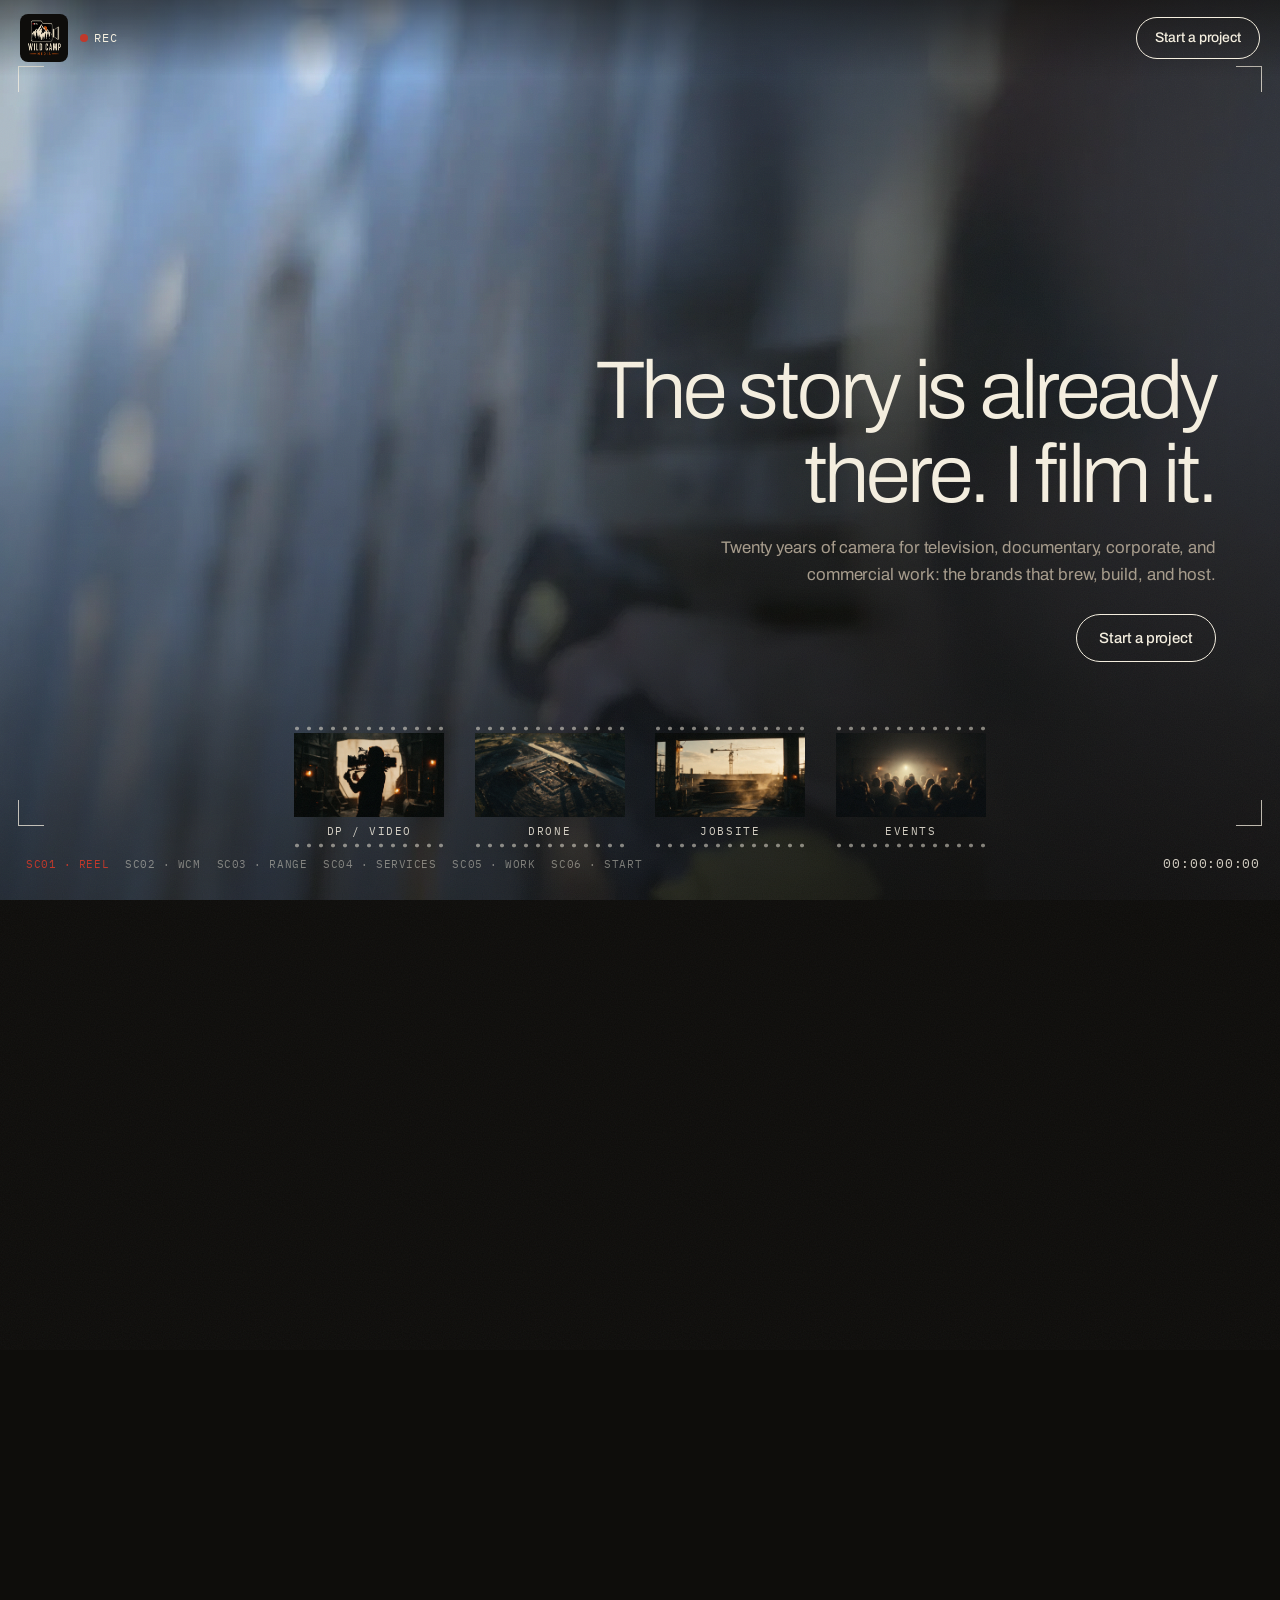
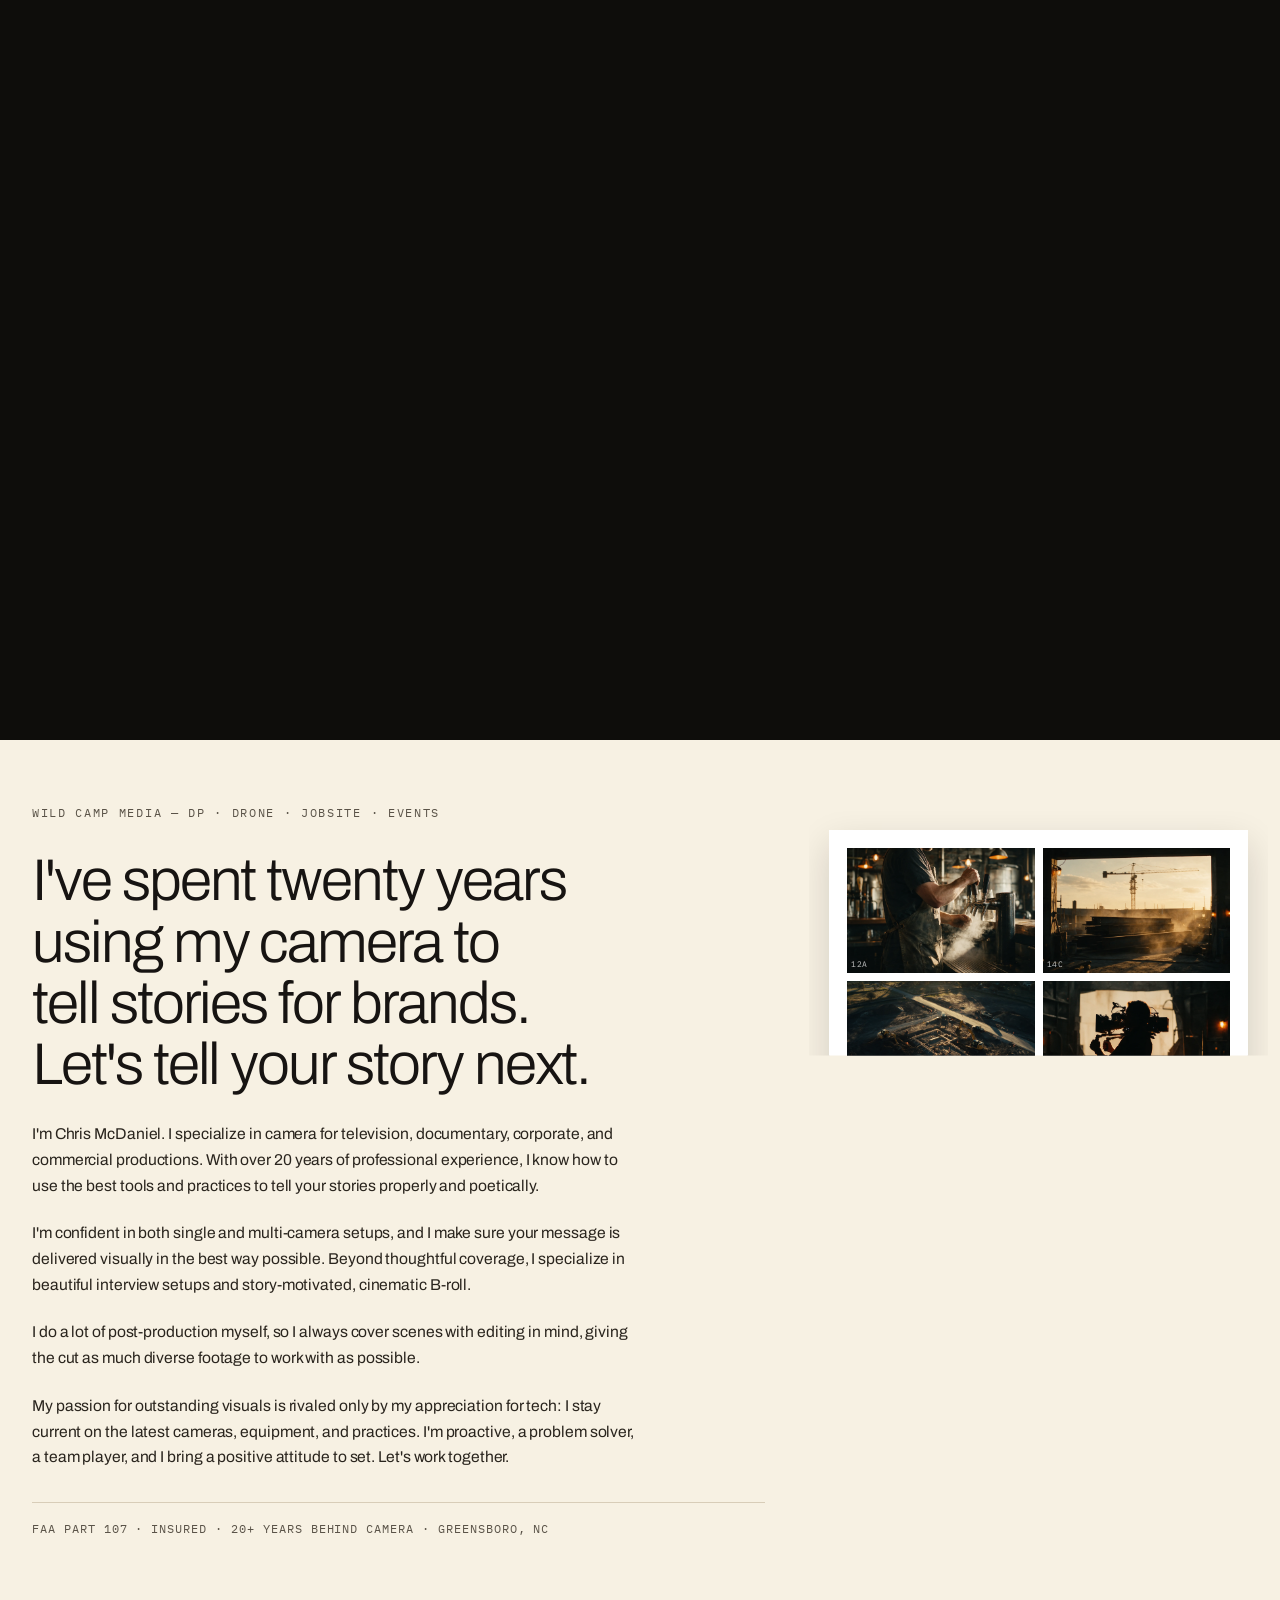
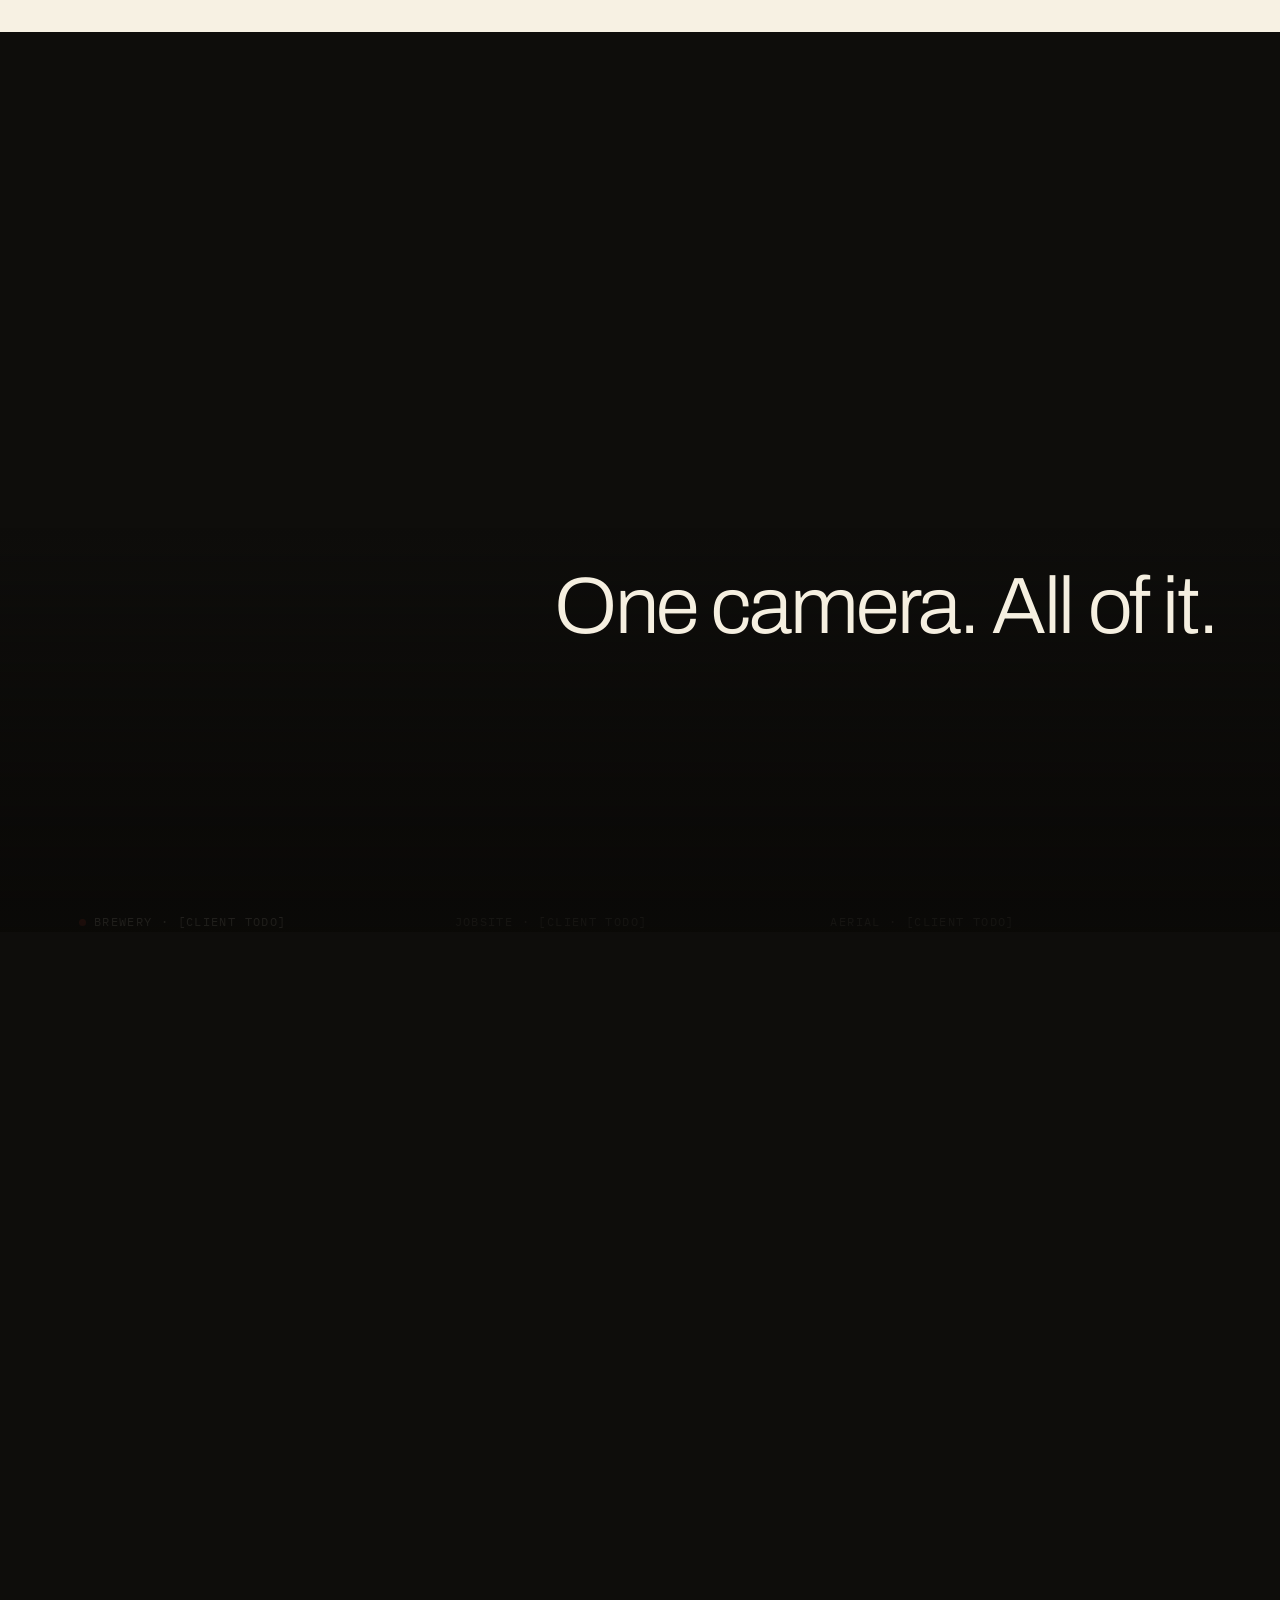
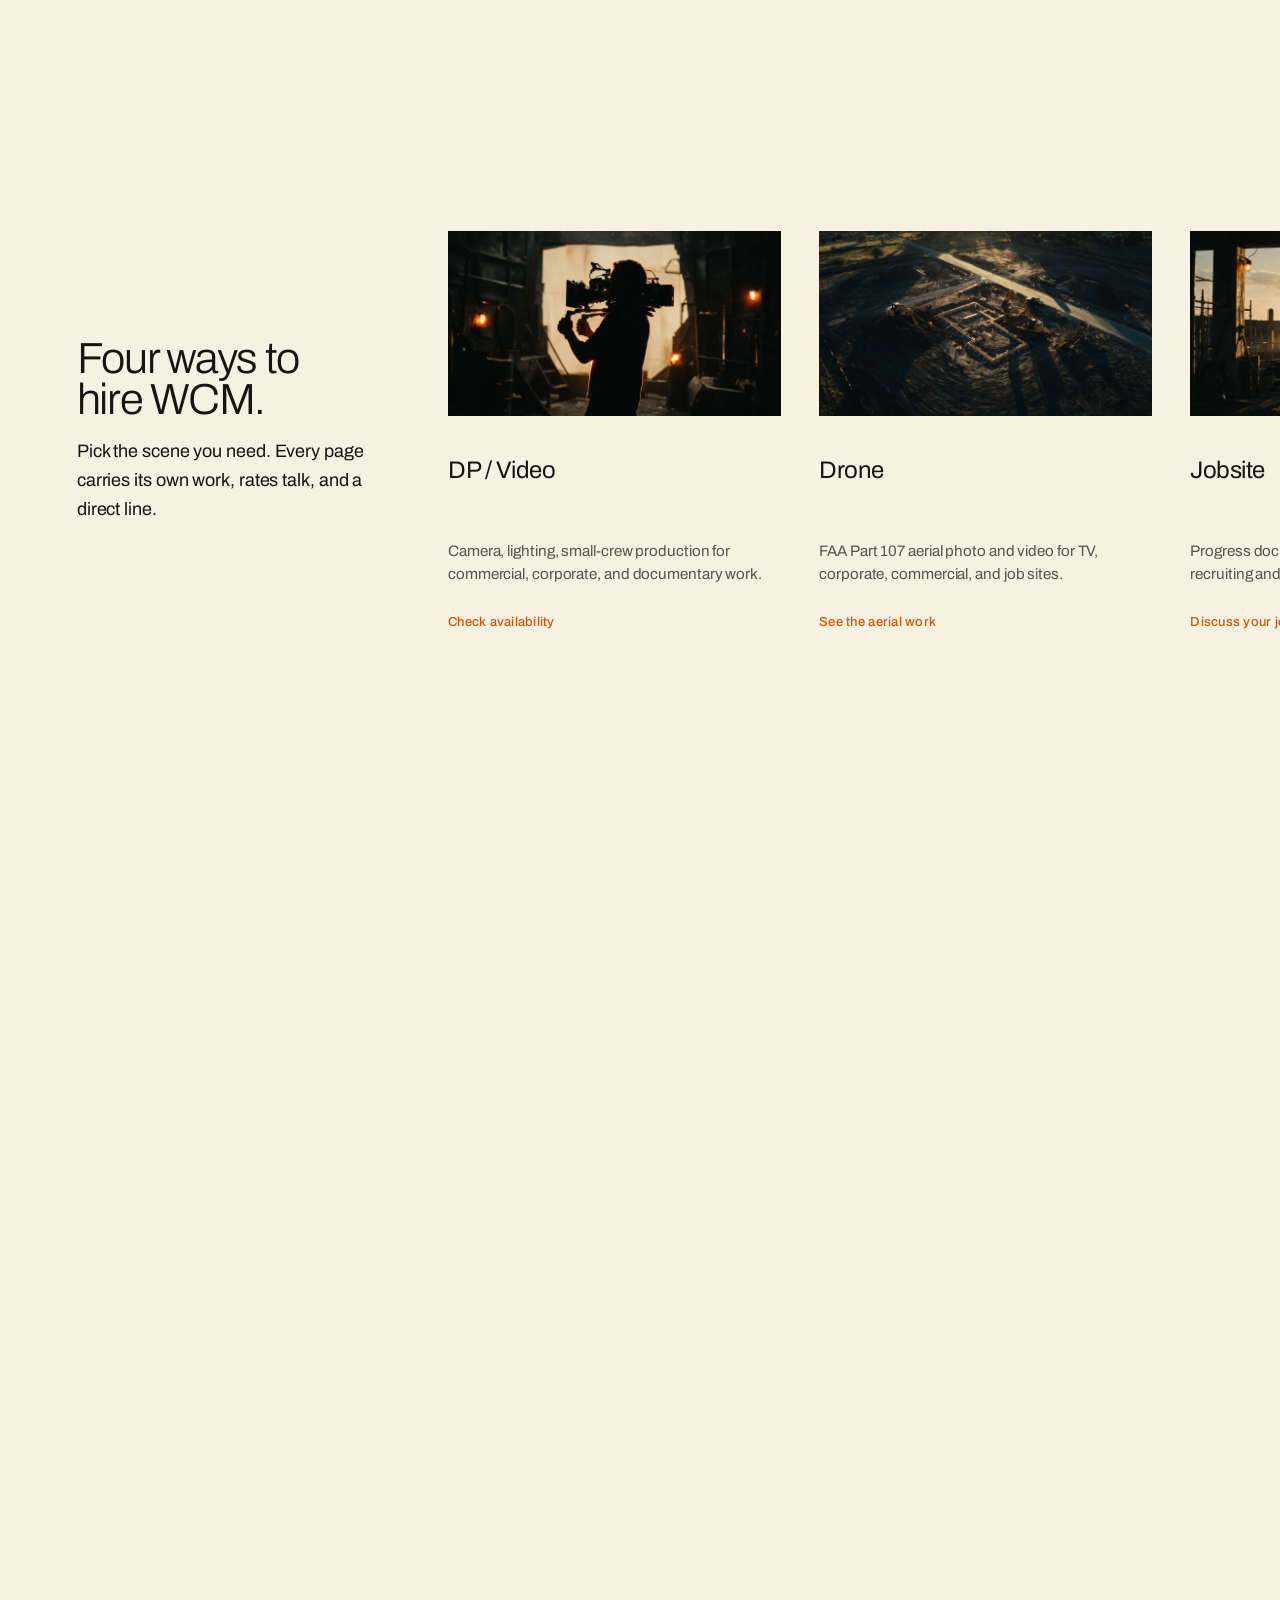
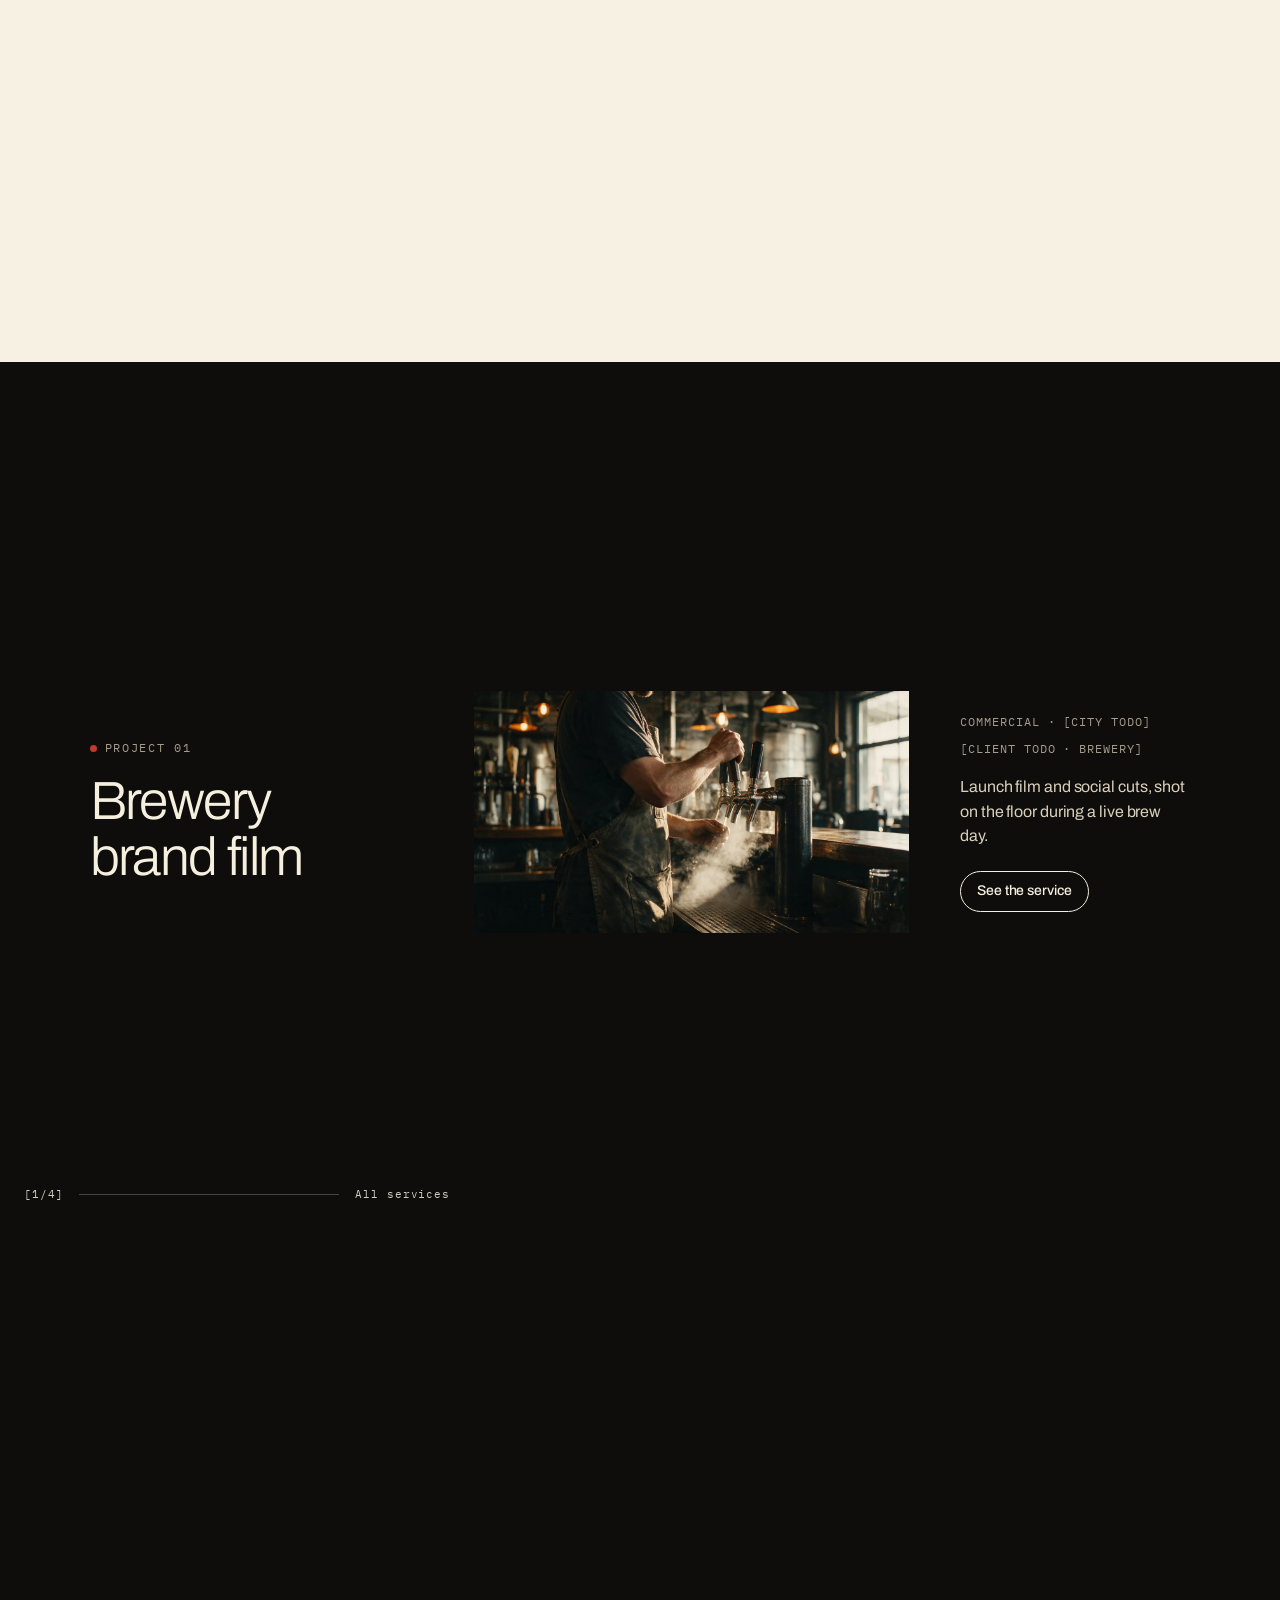
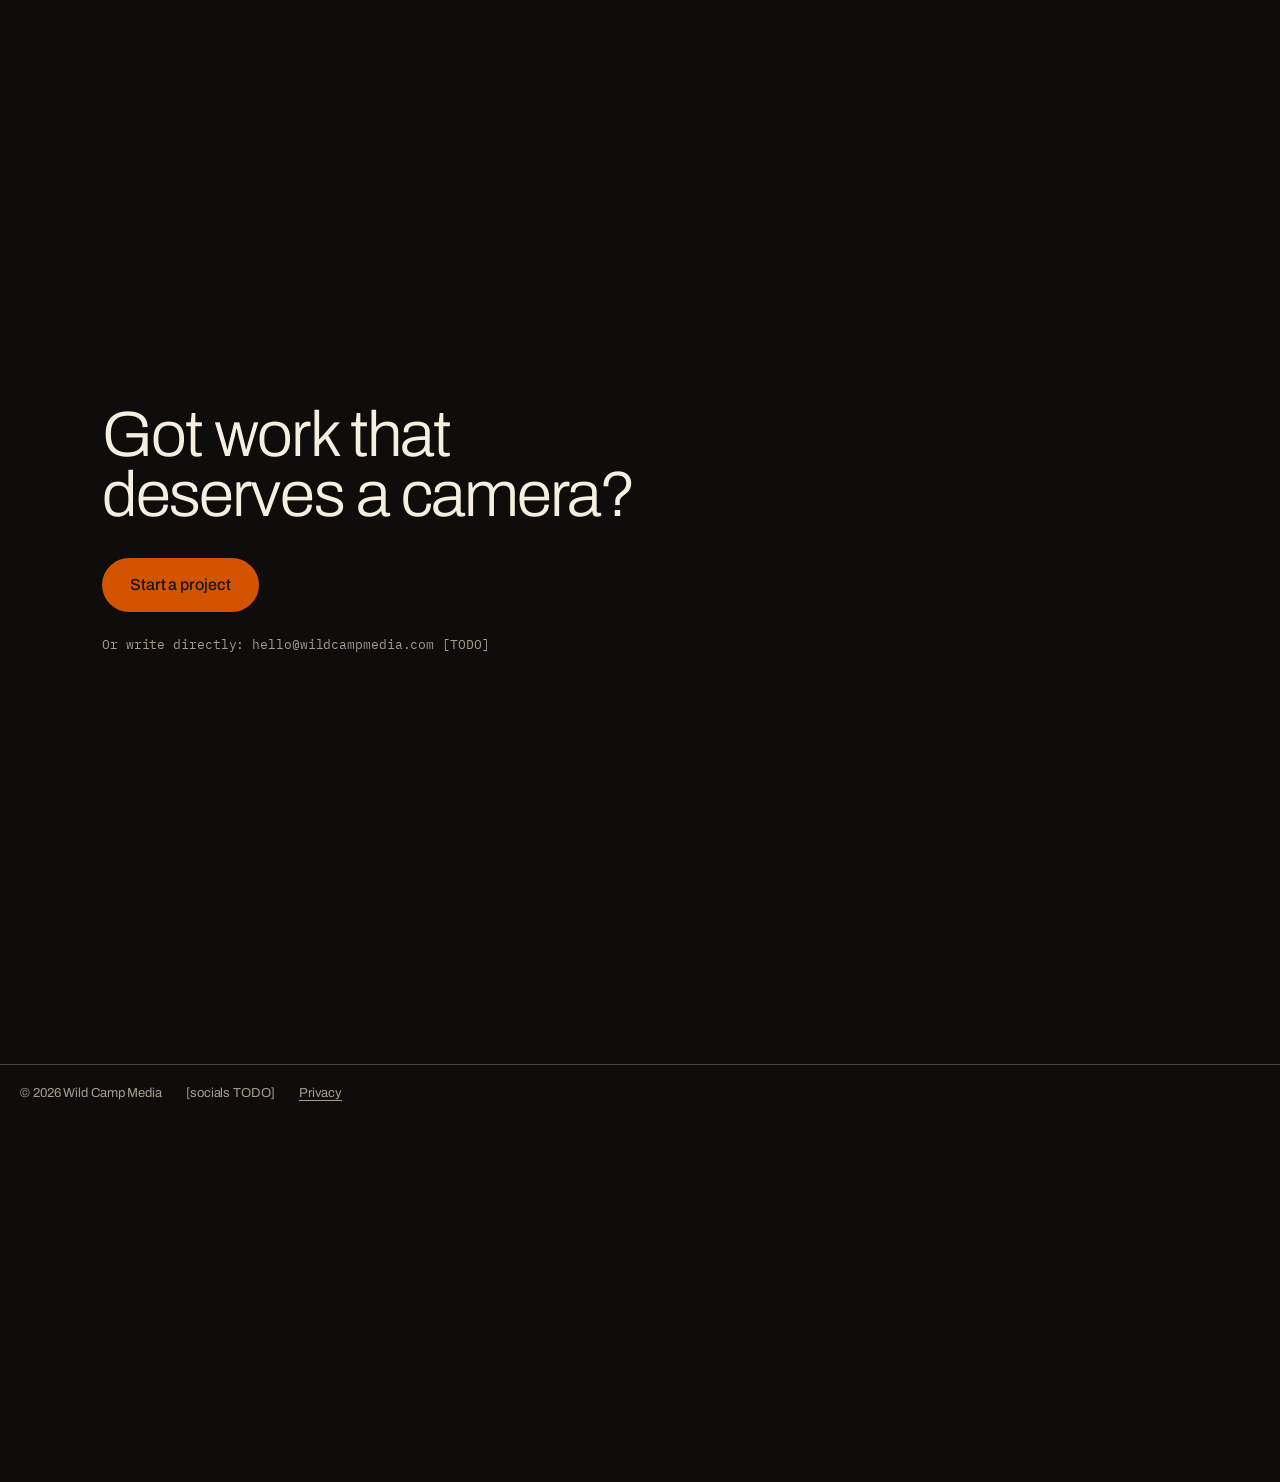
==== commit 61df1934: "perf(assets): WebP images (62MB→2.1MB), 720p hero variant with saveData-aware selection" ====
--- a/site/index.html
+++ b/site/index.html
@@ -8,7 +8,7 @@
 <meta property="og:title" content="Wild Camp Media · The story is already there. I film it.">
 <meta property="og:description" content="DP and videography, drone, jobsite video, and events. FAA Part 107 certified.">
 <meta property="og:type" content="website">
-<meta property="og:image" content="assets/img/PLACEHOLDER-hero-poster.png">
+<meta property="og:image" content="assets/img/PLACEHOLDER-hero-poster.webp">
 <link rel="icon" href="data:image/svg+xml,<svg xmlns='http://www.w3.org/2000/svg' viewBox='0 0 32 32'><rect width='32' height='32' rx='6' fill='%230E0D0B'/><circle cx='9' cy='9' r='3' fill='%23C0392B'/></svg>">
 <link rel="preconnect" href="https://fonts.googleapis.com">
 <link rel="preconnect" href="https://fonts.gstatic.com" crossorigin>
@@ -30,7 +30,7 @@
 </div>
 <header class="bar">
   <a class="bar__home" href="#top">
-    <img class="bar__logo" src="assets/img/logo.png" alt="Wild Camp Media" width="40" height="40">
+    <img class="bar__logo" src="assets/img/logo.webp" alt="Wild Camp Media" width="40" height="40">
     <span class="bar__rec"><i class="bar__rec-dot"></i>REC</span>
   </a>
   <a class="bar__cta" href="#start">Start a project</a>
@@ -51,7 +51,7 @@
   <section id="scene-1" class="ground-dark scene-hero" data-scene="SC01 · REEL — 4K · 24FPS"
            data-sc-act="scrub" data-sc-span="2.6" data-sc-dwell="0.34">
     <div data-sc-stage>
-      <img class="sc-stage__poster" src="assets/img/REEL-hero-poster.png" alt="">
+      <img class="sc-stage__poster" src="assets/img/REEL-hero-poster.webp" alt="">
       <video class="hero-loop" autoplay loop muted playsinline preload="auto" aria-hidden="true">
         <source src="assets/video/REEL-hero-30.mp4" type="video/mp4">
       </video>
@@ -63,19 +63,19 @@
       </div>
       <nav class="filmstrip" aria-label="Services">
         <a class="filmstrip__item" href="dp-videographer.html">
-          <img src="assets/img/PLACEHOLDER-service-dp.png" alt="" width="2736" height="1520" loading="lazy">
+          <img src="assets/img/PLACEHOLDER-service-dp.webp" alt="" width="2736" height="1520" loading="lazy">
           <span>DP / VIDEO</span>
         </a>
         <a class="filmstrip__item" href="drone.html">
-          <img src="assets/img/PLACEHOLDER-montage-drone.png" alt="" width="2736" height="1520" loading="lazy">
+          <img src="assets/img/PLACEHOLDER-montage-drone.webp" alt="" width="2736" height="1520" loading="lazy">
           <span>DRONE</span>
         </a>
         <a class="filmstrip__item" href="jobsite.html">
-          <img src="assets/img/PLACEHOLDER-montage-jobsite.png" alt="" width="2736" height="1520" loading="lazy">
+          <img src="assets/img/PLACEHOLDER-montage-jobsite.webp" alt="" width="2736" height="1520" loading="lazy">
           <span>JOBSITE</span>
         </a>
         <a class="filmstrip__item" href="events.html">
-          <img src="assets/img/PLACEHOLDER-service-events.png" alt="" width="2736" height="1520" loading="lazy">
+          <img src="assets/img/PLACEHOLDER-service-events.webp" alt="" width="2736" height="1520" loading="lazy">
           <span>EVENTS</span>
         </a>
       </nav>
@@ -99,16 +99,16 @@
       </div>
       <div class="sheetwrap">
         <div class="sheet" id="sheet">
-          <div class="frame"><img src="assets/img/PLACEHOLDER-montage-brewery.png" style="object-position: 20% 30%" alt="Brewery still from a brand film." loading="lazy"><span class="fn">12A</span></div>
-          <div class="frame keep"><img src="assets/img/PLACEHOLDER-montage-jobsite.png" style="object-position: 60% 40%" alt="Construction site at golden hour." loading="lazy"><span class="fn">14C</span><p class="keepflag">KEEP · [PROJECT TODO]</p></div>
-          <div class="frame"><img src="assets/img/PLACEHOLDER-montage-drone.png" style="object-position: 40% 60%" alt="Aerial view of a project site." loading="lazy"><span class="fn">15A</span></div>
-          <div class="frame"><img src="assets/img/PLACEHOLDER-service-dp.png" style="object-position: 70% 30%" alt="Cinematographer under hard rim light." loading="lazy"><span class="fn">21B</span></div>
-          <div class="frame"><img src="assets/img/PLACEHOLDER-service-events.png" style="object-position: 30% 50%" alt="Backlit crowd at a screening night." loading="lazy"><span class="fn">22D</span></div>
-          <div class="frame"><img src="assets/img/PLACEHOLDER-montage-brewery.png" style="object-position: 80% 70%" alt="Brewery interior detail." loading="lazy"><span class="fn">27A</span></div>
-          <div class="frame"><img src="assets/img/PLACEHOLDER-montage-jobsite.png" style="object-position: 20% 60%" alt="Steel frame against the sky." loading="lazy"><span class="fn">28B</span></div>
-          <div class="frame"><img src="assets/img/PLACEHOLDER-proof-1.png" style="object-position: 50% 40%" alt="Camera rig on a workbench." loading="lazy"><span class="fn">33A</span></div>
-          <div class="frame"><img src="assets/img/PLACEHOLDER-service-realestate.png" style="object-position: 45% 55%" alt="Warm interior of a rental home in morning light." loading="lazy"><span class="fn">35B</span></div>
-          <div class="frame"><img src="assets/img/PLACEHOLDER-proof-2.png" style="object-position: 45% 45%" alt="Drone controller in a hi-vis operator's hands." loading="lazy"><span class="fn">36B</span></div>
+          <div class="frame"><img src="assets/img/PLACEHOLDER-montage-brewery.webp" style="object-position: 20% 30%" alt="Brewery still from a brand film." loading="lazy"><span class="fn">12A</span></div>
+          <div class="frame keep"><img src="assets/img/PLACEHOLDER-montage-jobsite.webp" style="object-position: 60% 40%" alt="Construction site at golden hour." loading="lazy"><span class="fn">14C</span><p class="keepflag">KEEP · [PROJECT TODO]</p></div>
+          <div class="frame"><img src="assets/img/PLACEHOLDER-montage-drone.webp" style="object-position: 40% 60%" alt="Aerial view of a project site." loading="lazy"><span class="fn">15A</span></div>
+          <div class="frame"><img src="assets/img/PLACEHOLDER-service-dp.webp" style="object-position: 70% 30%" alt="Cinematographer under hard rim light." loading="lazy"><span class="fn">21B</span></div>
+          <div class="frame"><img src="assets/img/PLACEHOLDER-service-events.webp" style="object-position: 30% 50%" alt="Backlit crowd at a screening night." loading="lazy"><span class="fn">22D</span></div>
+          <div class="frame"><img src="assets/img/PLACEHOLDER-montage-brewery.webp" style="object-position: 80% 70%" alt="Brewery interior detail." loading="lazy"><span class="fn">27A</span></div>
+          <div class="frame"><img src="assets/img/PLACEHOLDER-montage-jobsite.webp" style="object-position: 20% 60%" alt="Steel frame against the sky." loading="lazy"><span class="fn">28B</span></div>
+          <div class="frame"><img src="assets/img/PLACEHOLDER-proof-1.webp" style="object-position: 50% 40%" alt="Camera rig on a workbench." loading="lazy"><span class="fn">33A</span></div>
+          <div class="frame"><img src="assets/img/PLACEHOLDER-service-realestate.webp" style="object-position: 45% 55%" alt="Warm interior of a rental home in morning light." loading="lazy"><span class="fn">35B</span></div>
+          <div class="frame"><img src="assets/img/PLACEHOLDER-proof-2.webp" style="object-position: 45% 45%" alt="Drone controller in a hi-vis operator's hands." loading="lazy"><span class="fn">36B</span></div>
         </div>
       </div>
     </div>
@@ -119,15 +119,15 @@
            data-sc-act="pin" data-sc-span="3.5">
     <div data-sc-stage class="triptych">
       <figure class="tri">
-        <div class="tri__img"><img src="assets/img/PLACEHOLDER-montage-brewery.png" width="2736" height="1520" alt="Brewer pulling a tap handle, steam rising, documentary framing."><i class="tri__veil"></i></div>
+        <div class="tri__img"><img src="assets/img/PLACEHOLDER-montage-brewery.webp" width="2736" height="1520" alt="Brewer pulling a tap handle, steam rising, documentary framing."><i class="tri__veil"></i></div>
         <figcaption class="tri__cap">BREWERY · [CLIENT TODO]</figcaption>
       </figure>
       <figure class="tri">
-        <div class="tri__img"><img src="assets/img/PLACEHOLDER-montage-jobsite.png" width="2736" height="1520" alt="Construction site at golden hour, tower crane and steel beams."><i class="tri__veil"></i></div>
+        <div class="tri__img"><img src="assets/img/PLACEHOLDER-montage-jobsite.webp" width="2736" height="1520" alt="Construction site at golden hour, tower crane and steel beams."><i class="tri__veil"></i></div>
         <figcaption class="tri__cap">JOBSITE · [CLIENT TODO]</figcaption>
       </figure>
       <figure class="tri">
-        <div class="tri__img"><img src="assets/img/PLACEHOLDER-montage-drone.png" width="2736" height="1520" alt="Aerial drone view of a building site, long shadows."><i class="tri__veil"></i></div>
+        <div class="tri__img"><img src="assets/img/PLACEHOLDER-montage-drone.webp" width="2736" height="1520" alt="Aerial drone view of a building site, long shadows."><i class="tri__veil"></i></div>
         <figcaption class="tri__cap">AERIAL · [CLIENT TODO]</figcaption>
       </figure>
       <div class="sc-scrim sc-scrim--band triband" aria-hidden="true"></div>
@@ -148,25 +148,25 @@
           <p class="sc-body">Pick the scene you need. Every page carries its own work, rates talk, and a direct line.</p>
         </div>
         <a class="svc" href="dp-videographer.html">
-          <div class="svc__img" data-sc-tilt="6"><img src="assets/img/PLACEHOLDER-service-dp.png" width="2736" height="1520" alt="Cinematographer operating a camera, hard rim light."></div>
+          <div class="svc__img" data-sc-tilt="6"><img src="assets/img/PLACEHOLDER-service-dp.webp" width="2736" height="1520" alt="Cinematographer operating a camera, hard rim light."></div>
           <h3>DP / Video</h3>
           <p class="svc__fact">Camera, lighting, small-crew production for commercial, corporate, and documentary work.</p>
           <span class="svc__link">Check availability</span>
         </a>
         <a class="svc" href="drone.html">
-          <div class="svc__img" data-sc-tilt="6"><img src="assets/img/PLACEHOLDER-montage-drone.png" width="2736" height="1520" alt="Aerial view of a project site at golden hour."></div>
+          <div class="svc__img" data-sc-tilt="6"><img src="assets/img/PLACEHOLDER-montage-drone.webp" width="2736" height="1520" alt="Aerial view of a project site at golden hour."></div>
           <h3>Drone</h3>
           <p class="svc__fact">FAA Part 107 aerial photo and video for TV, corporate, commercial, and job sites.</p>
           <span class="svc__link">See the aerial work</span>
         </a>
         <a class="svc" href="jobsite.html">
-          <div class="svc__img" data-sc-tilt="6"><img src="assets/img/PLACEHOLDER-montage-jobsite.png" width="2736" height="1520" alt="Tower crane over a steel frame at golden hour."></div>
+          <div class="svc__img" data-sc-tilt="6"><img src="assets/img/PLACEHOLDER-montage-jobsite.webp" width="2736" height="1520" alt="Tower crane over a steel frame at golden hour."></div>
           <h3>Jobsite</h3>
           <p class="svc__fact">Progress documentation, project recaps, recruiting and culture films for builders.</p>
           <span class="svc__link">Discuss your jobsite</span>
         </a>
         <a class="svc" href="events.html">
-          <div class="svc__img" data-sc-tilt="6"><img src="assets/img/PLACEHOLDER-service-events.png" width="2736" height="1520" alt="Backlit crowd at a film screening."></div>
+          <div class="svc__img" data-sc-tilt="6"><img src="assets/img/PLACEHOLDER-service-events.webp" width="2736" height="1520" alt="Backlit crowd at a film screening."></div>
           <h3>Events</h3>
           <p class="svc__fact">Workshops, listening club nights, and screenings hosted by WCM. RSVP or buy tickets.</p>
           <span class="svc__link">See what's on</span>
@@ -186,7 +186,7 @@
             <h3 class="proj__title">Brewery brand film</h3>
           </div>
           <div class="proj__col proj__col--img">
-            <img src="assets/img/PLACEHOLDER-montage-brewery.png" width="2736" height="1520" alt="Brewer pulling a tap handle, steam rising, documentary framing.">
+            <img src="assets/img/PLACEHOLDER-montage-brewery.webp" width="2736" height="1520" alt="Brewer pulling a tap handle, steam rising, documentary framing.">
           </div>
           <div class="proj__col proj__col--meta">
             <p class="proj__meta">COMMERCIAL · [CITY TODO]</p>
@@ -201,7 +201,7 @@
             <h3 class="proj__title">Jobsite recap series</h3>
           </div>
           <div class="proj__col proj__col--img">
-            <img src="assets/img/PLACEHOLDER-montage-jobsite.png" width="2736" height="1520" alt="Construction site at golden hour, tower crane and steel beams.">
+            <img src="assets/img/PLACEHOLDER-montage-jobsite.webp" width="2736" height="1520" alt="Construction site at golden hour, tower crane and steel beams.">
           </div>
           <div class="proj__col proj__col--meta">
             <p class="proj__meta">CONSTRUCTION · [CITY TODO]</p>
@@ -216,7 +216,7 @@
             <h3 class="proj__title">Aerial site survey</h3>
           </div>
           <div class="proj__col proj__col--img">
-            <img src="assets/img/PLACEHOLDER-montage-drone.png" width="2736" height="1520" alt="Aerial drone view of a building site, long shadows.">
+            <img src="assets/img/PLACEHOLDER-montage-drone.webp" width="2736" height="1520" alt="Aerial drone view of a building site, long shadows.">
           </div>
           <div class="proj__col proj__col--meta">
             <p class="proj__meta">DRONE · GREENSBORO, NC</p>
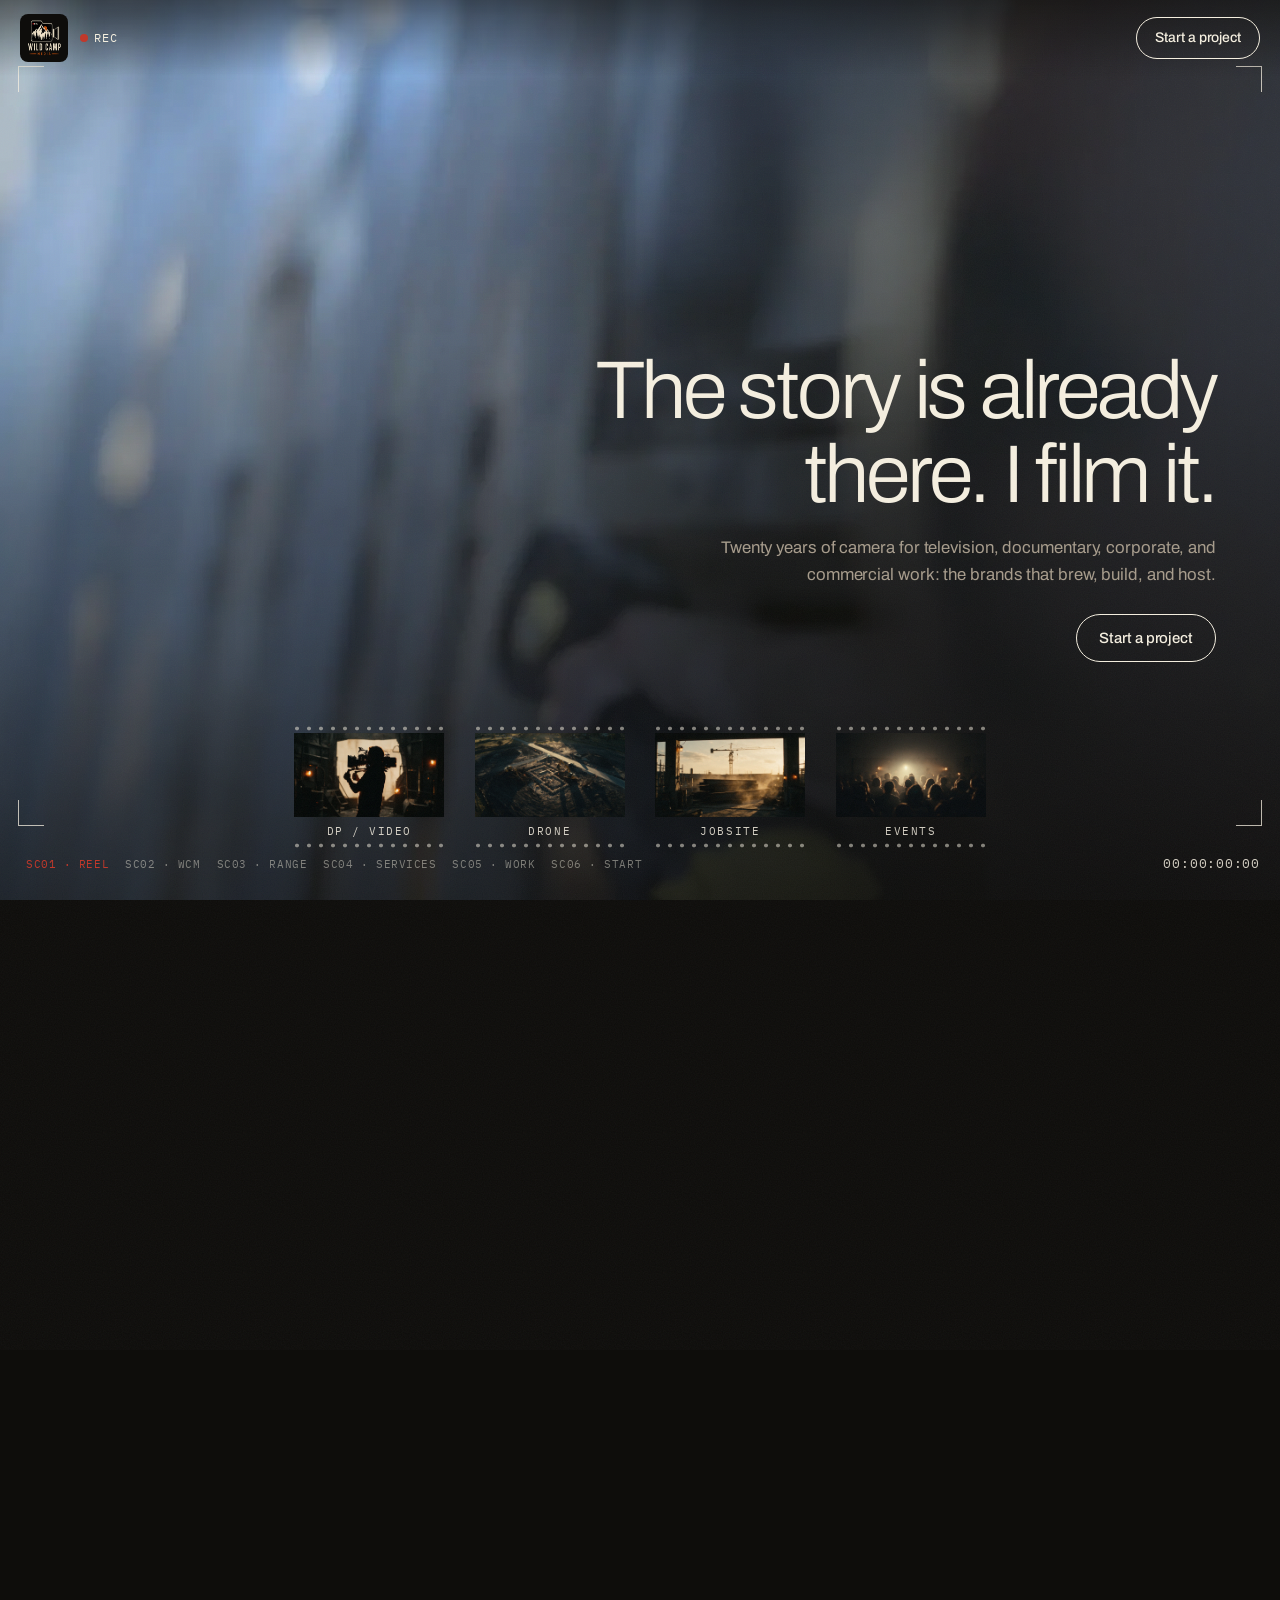
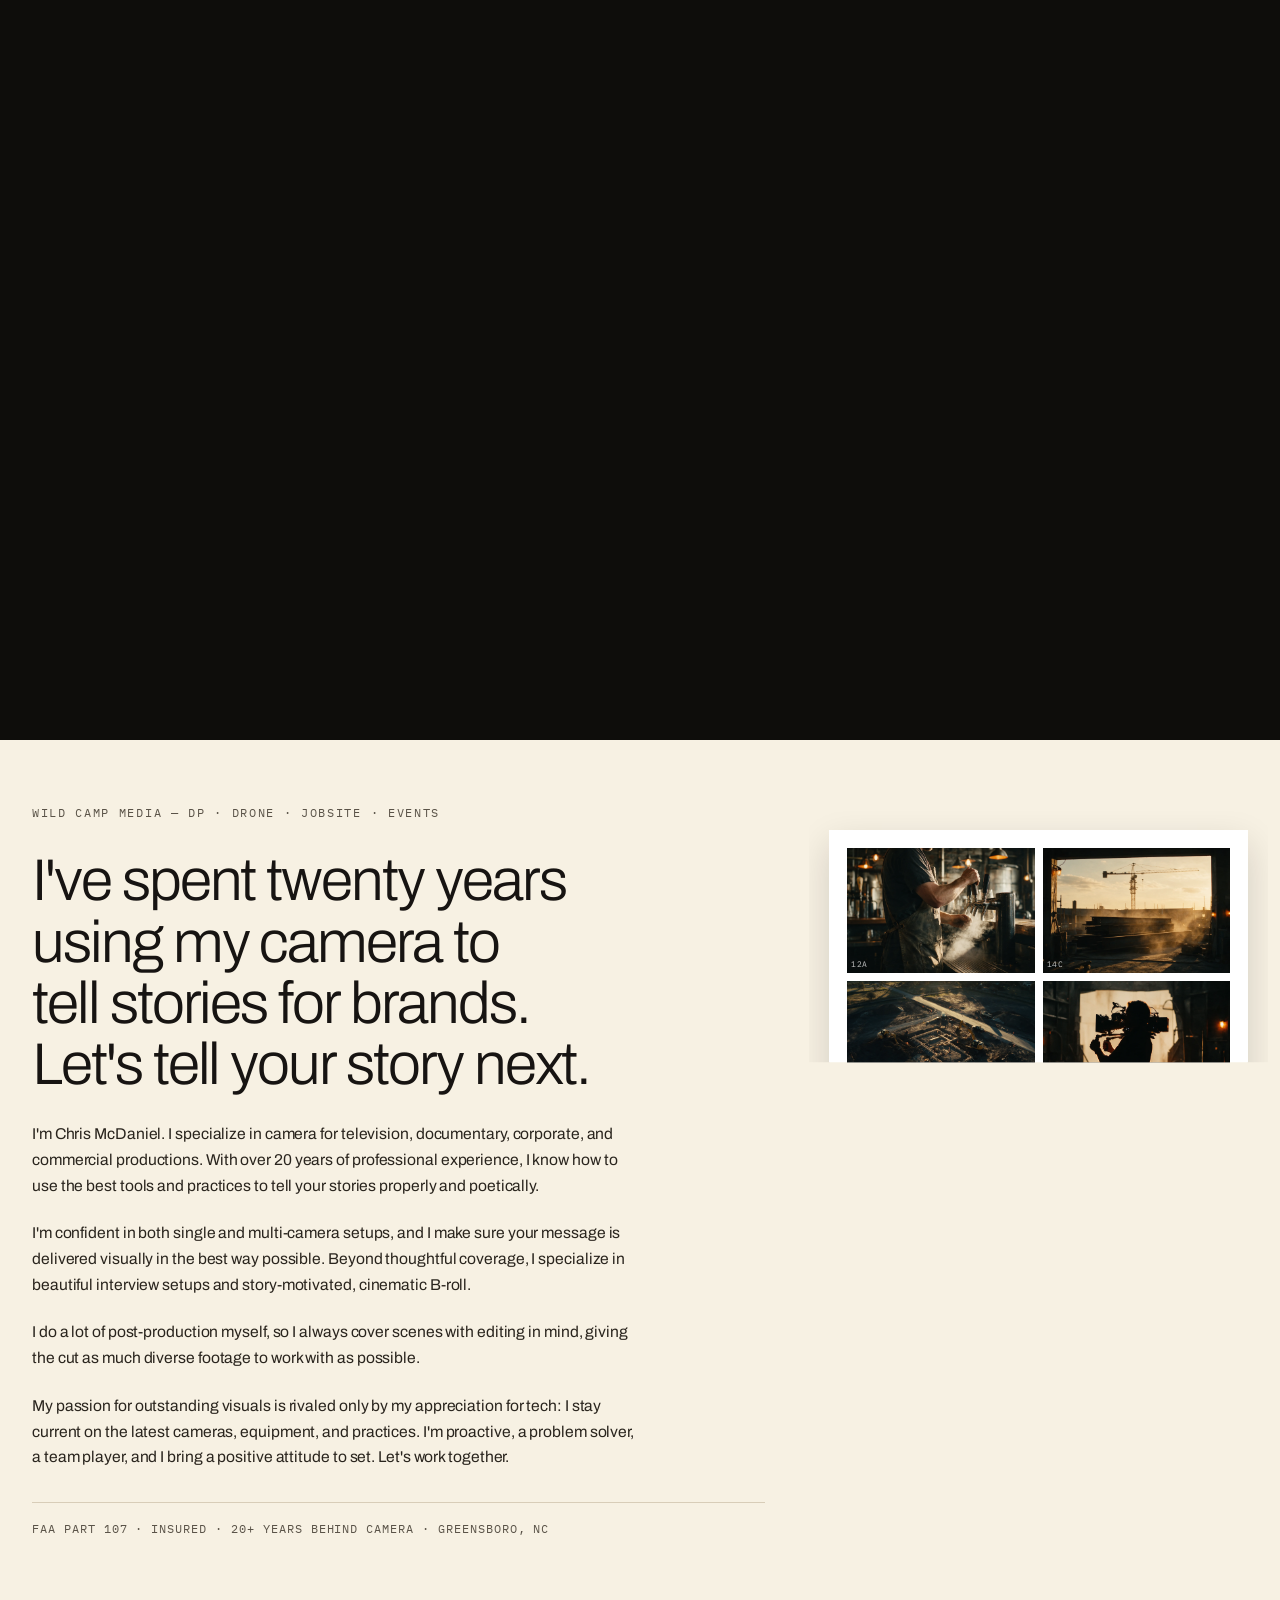
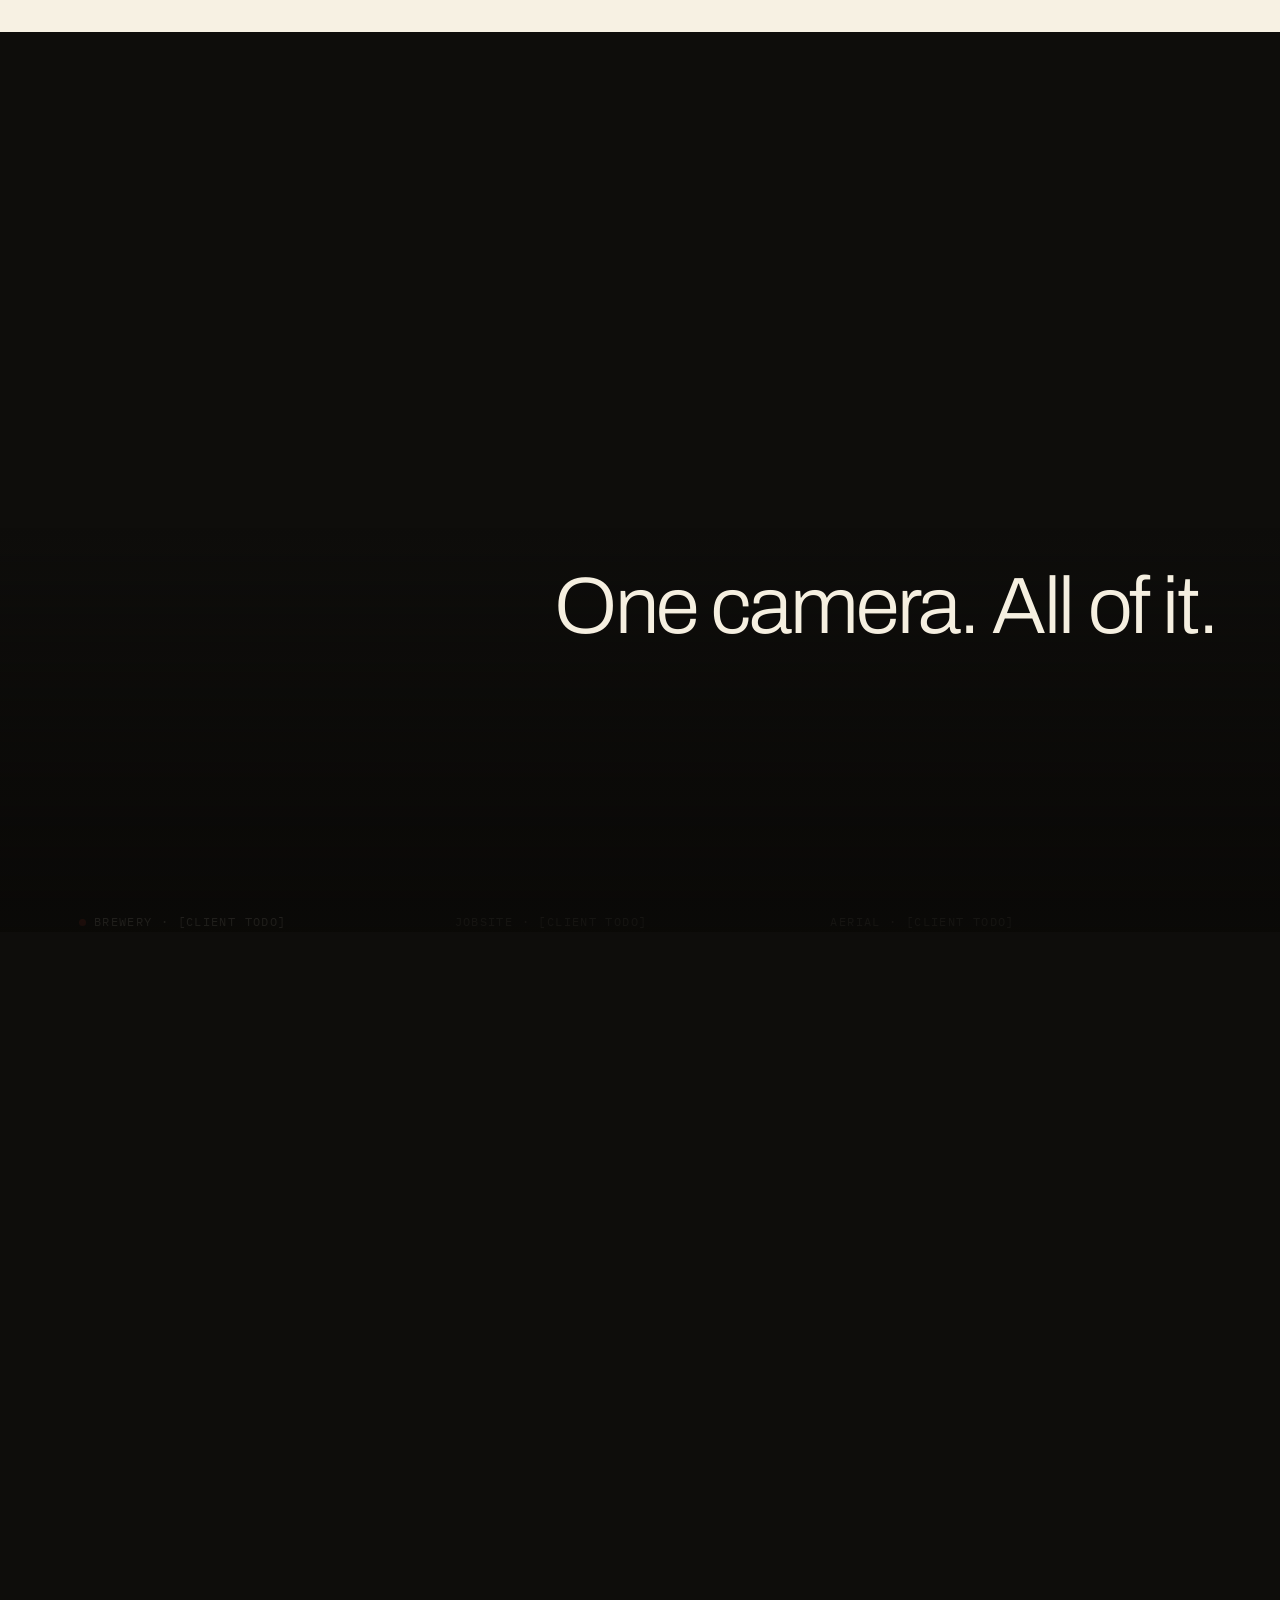
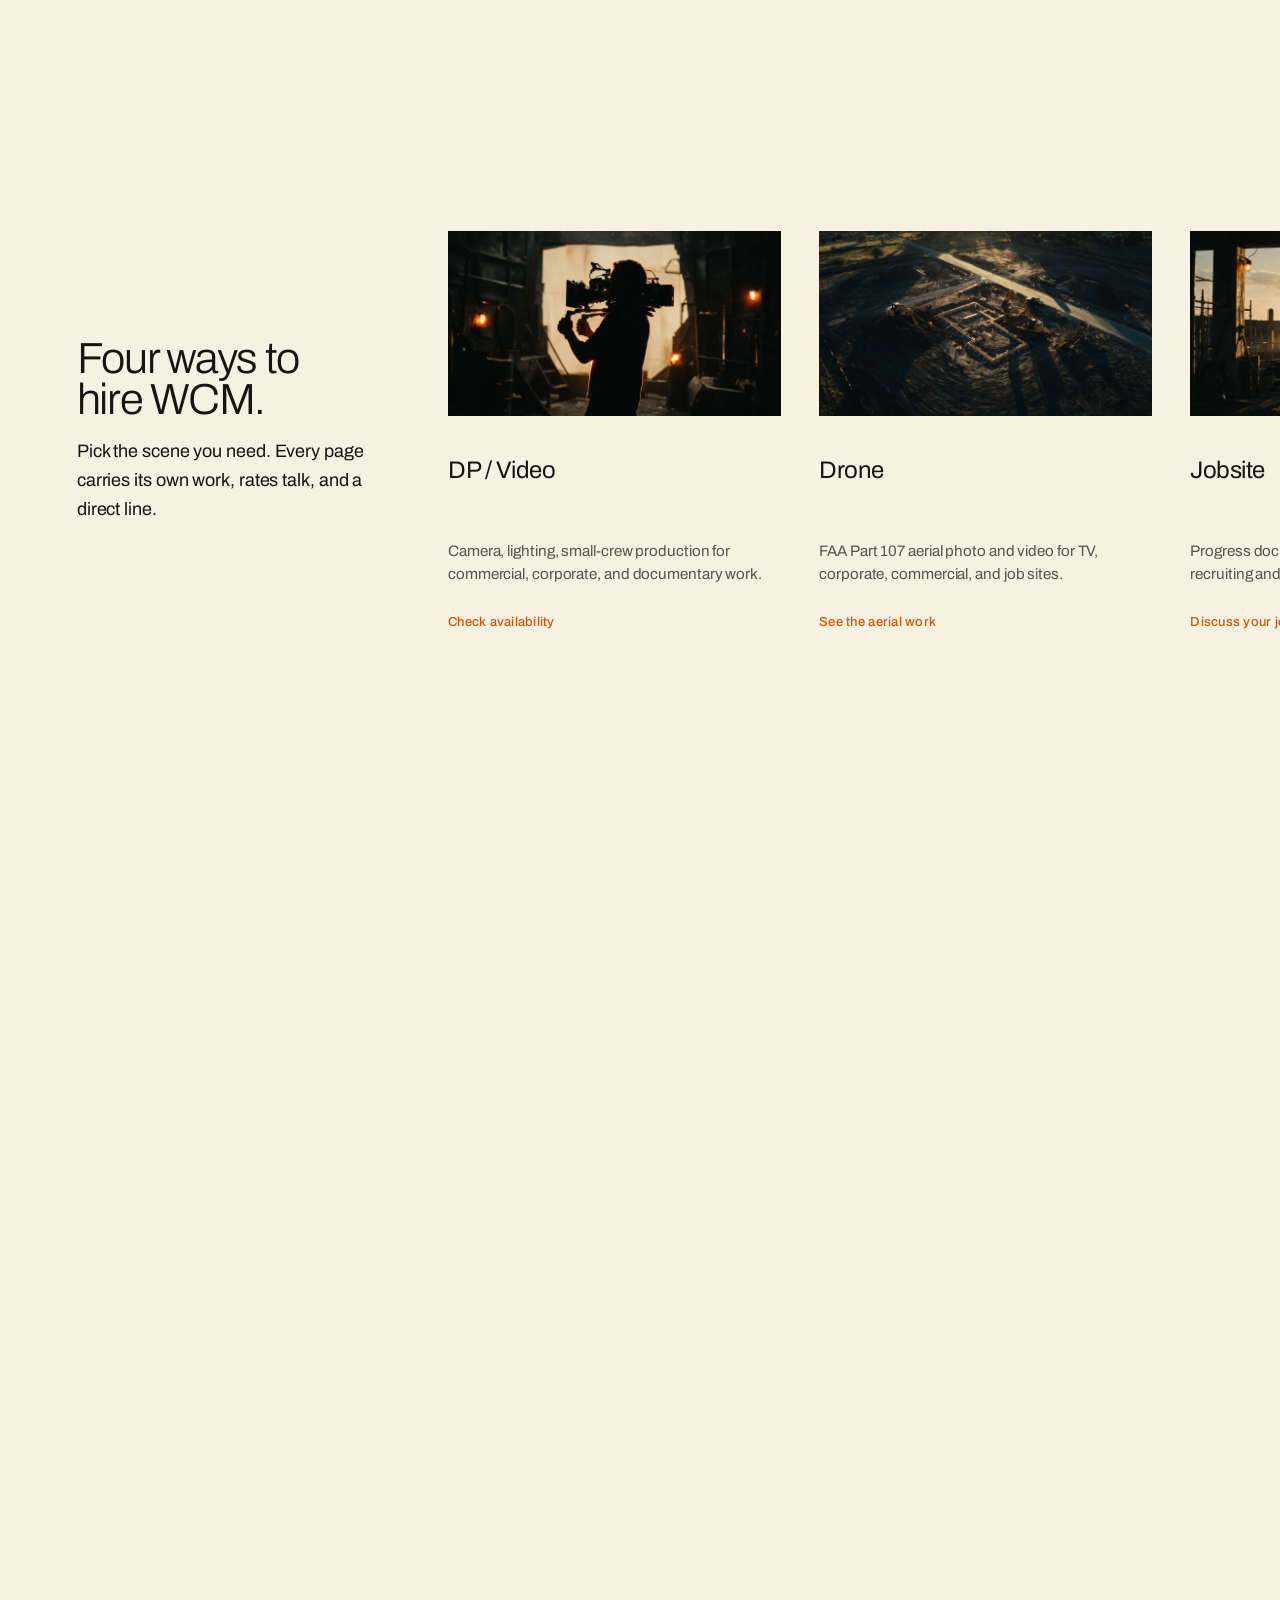
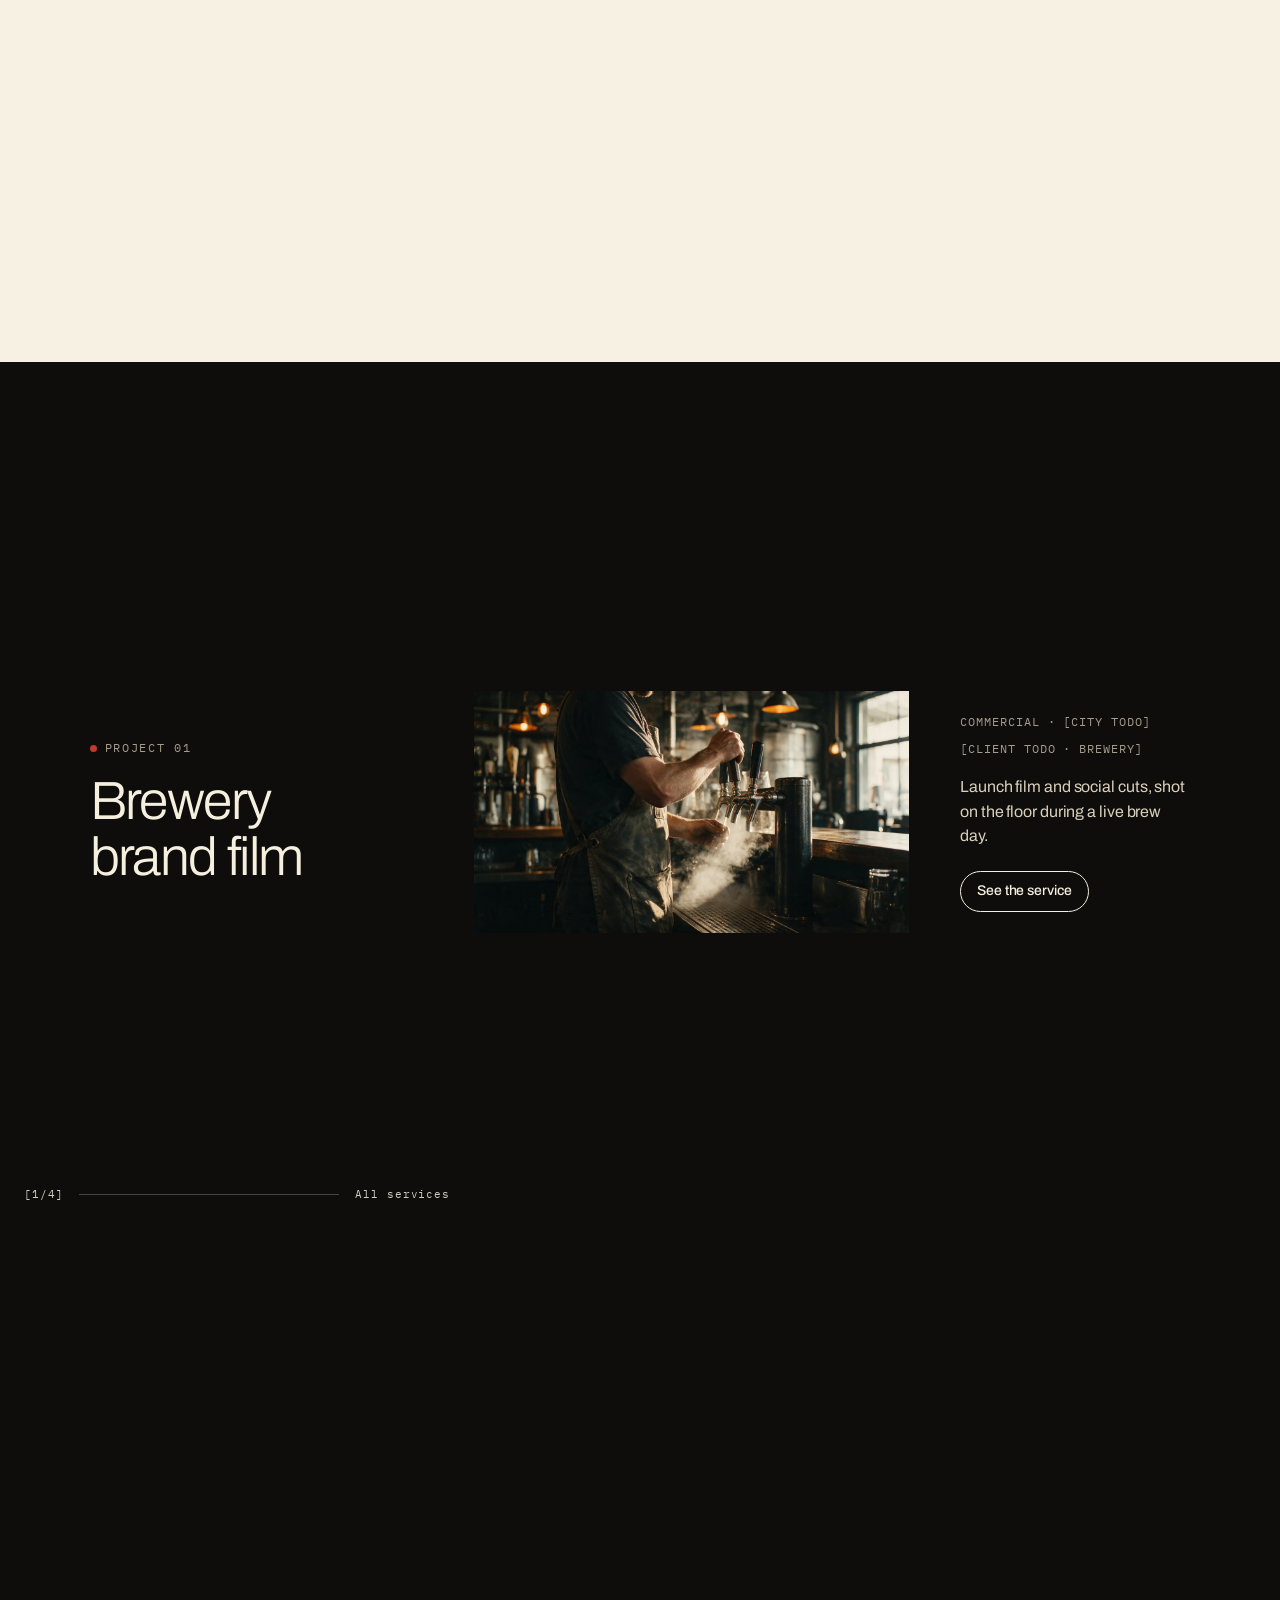
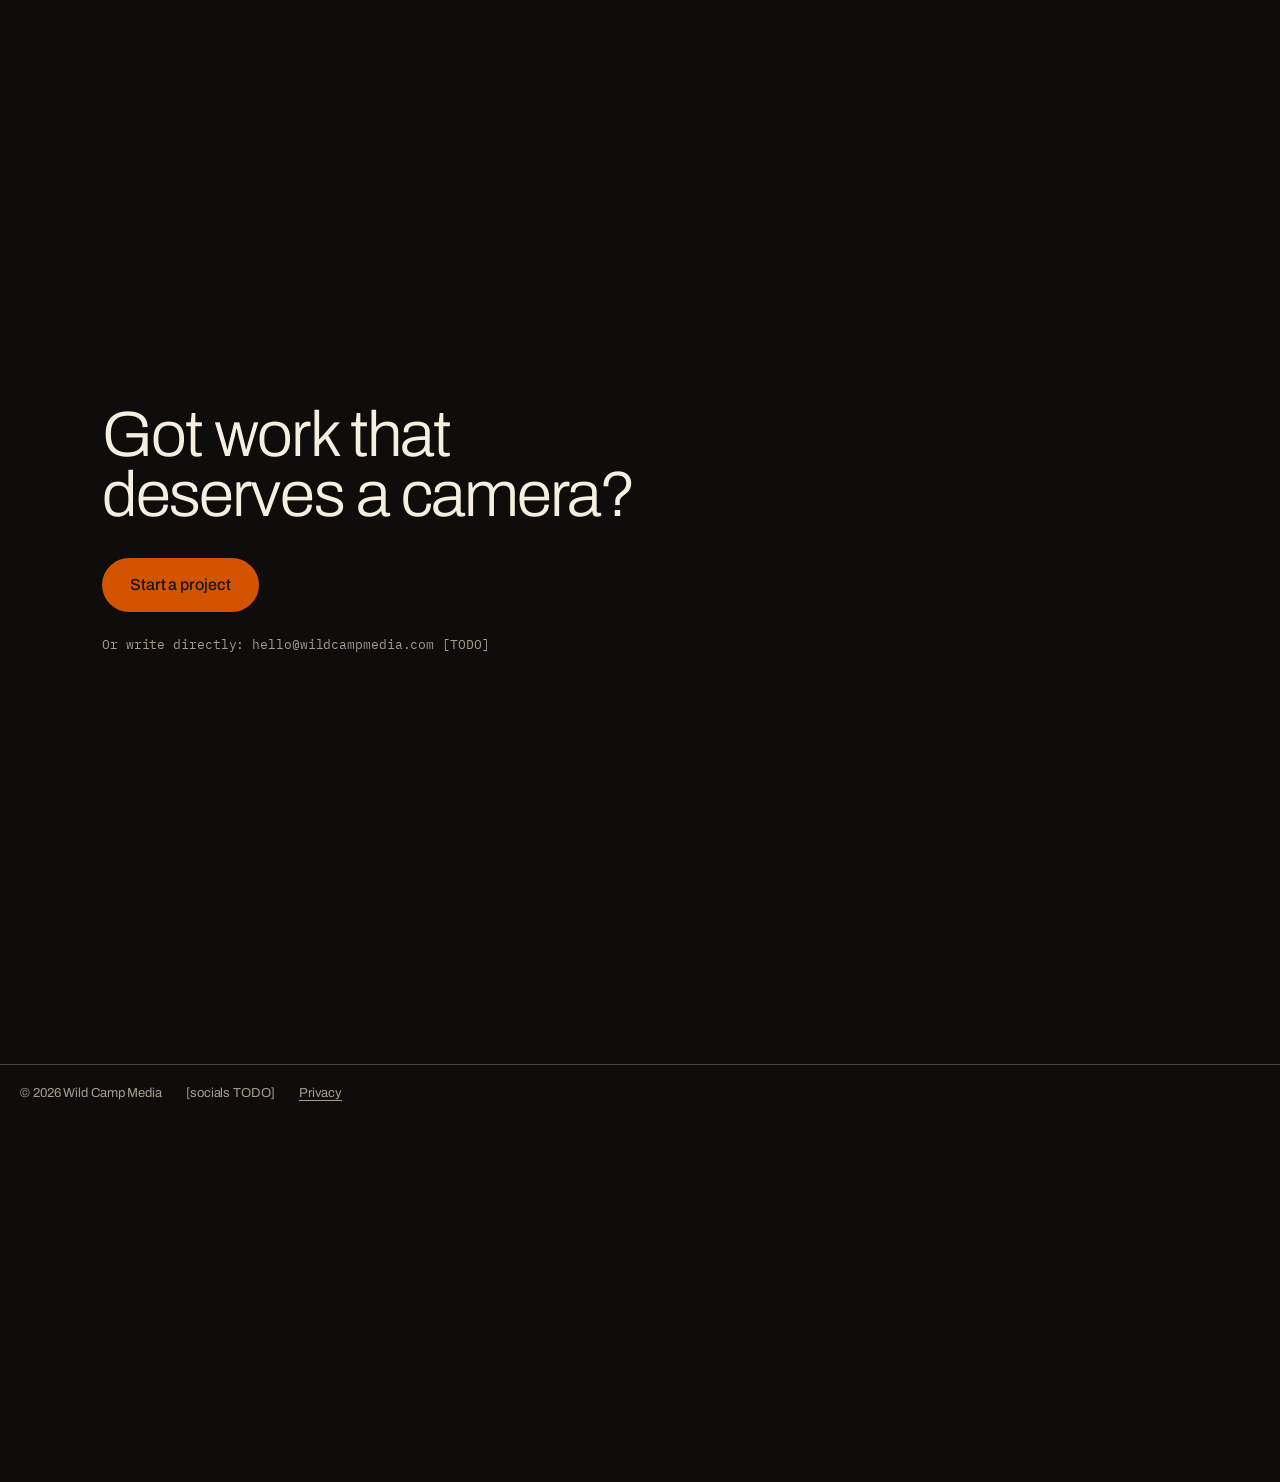
==== commit fba1c192: "fix(mobile): apply review fixes — live tap-target overrides, 44px slate, JS-only video source (no do" ====
--- a/site/index.html
+++ b/site/index.html
@@ -52,9 +52,22 @@
            data-sc-act="scrub" data-sc-span="2.6" data-sc-dwell="0.34">
     <div data-sc-stage>
       <img class="sc-stage__poster" src="assets/img/REEL-hero-poster.webp" alt="">
-      <video class="hero-loop" autoplay loop muted playsinline preload="auto" aria-hidden="true">
-        <source src="assets/video/REEL-hero-30.mp4" type="video/mp4">
+      <video class="hero-loop" autoplay loop muted playsinline preload="none" aria-hidden="true">
+        <source type="video/mp4">
       </video>
+      <script>
+        /* source chosen HERE and only here, adjacent to the element: the browser
+           never starts a fetch on the wrong file. no-JS falls back to the poster. */
+        (function () {
+          var v = document.querySelector('.hero-loop');
+          var src = v && v.querySelector('source');
+          if (!src) return;
+          var conn = navigator.connection || {};
+          var mobile = matchMedia('(max-width: 860px)').matches || conn.saveData;
+          src.src = mobile ? 'assets/video/REEL-hero-30-m.mp4' : 'assets/video/REEL-hero-30.mp4';
+          v.load();
+        })();
+      </script>
       <div class="sc-scrim sc-scrim--band" aria-hidden="true"></div>
       <div class="sc-copy sc-copy--trail hero-copy" data-sc-cue="0 1 0 0.03">
         <h1 class="sc-display sc-display--xl" data-sc-kinetic="lines">The story is already there. I film it.</h1>
--- a/site/css/site.css
+++ b/site/css/site.css
@@ -120,9 +120,9 @@
 .vf__slate-btn:focus-visible { outline: 2px solid var(--sc-accent); outline-offset: 2px; }
 
 @media (max-width: 860px) {
-  .vf__slate-btn { padding: 3px 4px; font-size: 10px; }
+  .vf__slate-btn { padding: 10px 12px; font-size: 10px; min-height: 44px; }
   .vf__slate-btn:not([aria-current="true"]) { display: none; } /* only current scene on phones */
-  .vf__tc { font-size: 11px; }
+  .vf__tc { font-size: 11px; bottom: 32px; }
   .vf__corner { width: 18px; height: 18px; }
   .vf__corner--tl, .vf__corner--tr { top: 62px; }
 }
@@ -264,8 +264,8 @@
     linear-gradient(to left, rgba(10,9,7,.62) 0%, rgba(10,9,7,.5) 42%, rgba(10,9,7,0) 60%),
     /* bottom band: sub, CTA, filmstrip */
     linear-gradient(to top,
-      rgba(10,9,7,.72) 0%, rgba(10,9,7,.58) 20%,
-      rgba(10,9,7,.34) 40%, rgba(10,9,7,.1) 60%, rgba(10,9,7,0) 78%);
+      rgba(10,9,7,.78) 0%, rgba(10,9,7,.62) 20%,
+      rgba(10,9,7,.38) 42%, rgba(10,9,7,.12) 62%, rgba(10,9,7,0) 80%);
 }
 .cutscrim {
   background: linear-gradient(to top, rgba(10,9,7,.85) 0%, rgba(10,9,7,.45) 24%, rgba(10,9,7,0) 55%);
@@ -417,3 +417,20 @@
   .cutstage { display: grid; gap: 2px; }
   .cutlabel { display: none; }
 }
+
+/* mobile hero band: defined AFTER the desktop rule so the cascade order holds.
+   copy fills most of a 390px screen and travels over bright frames during
+   exit, so the density runs almost full-frame */
+@media (max-width: 860px) {
+  .scene-hero .sc-scrim--band {
+    background: linear-gradient(to top,
+      rgba(10,9,7,.9) 0%, rgba(10,9,7,.76) 26%,
+      rgba(10,9,7,.54) 54%, rgba(10,9,7,.24) 76%, rgba(10,9,7,0) 92%);
+  }
+}
+
+/* tap targets: AFTER their base rules so cascade order holds (correctness review P2) */
+@media (max-width: 860px) {
+  .hero-cta { padding: 13px 24px; }
+  .filmstrip__item { padding: 10px 6px; } /* taller touch target around each frame */
+}
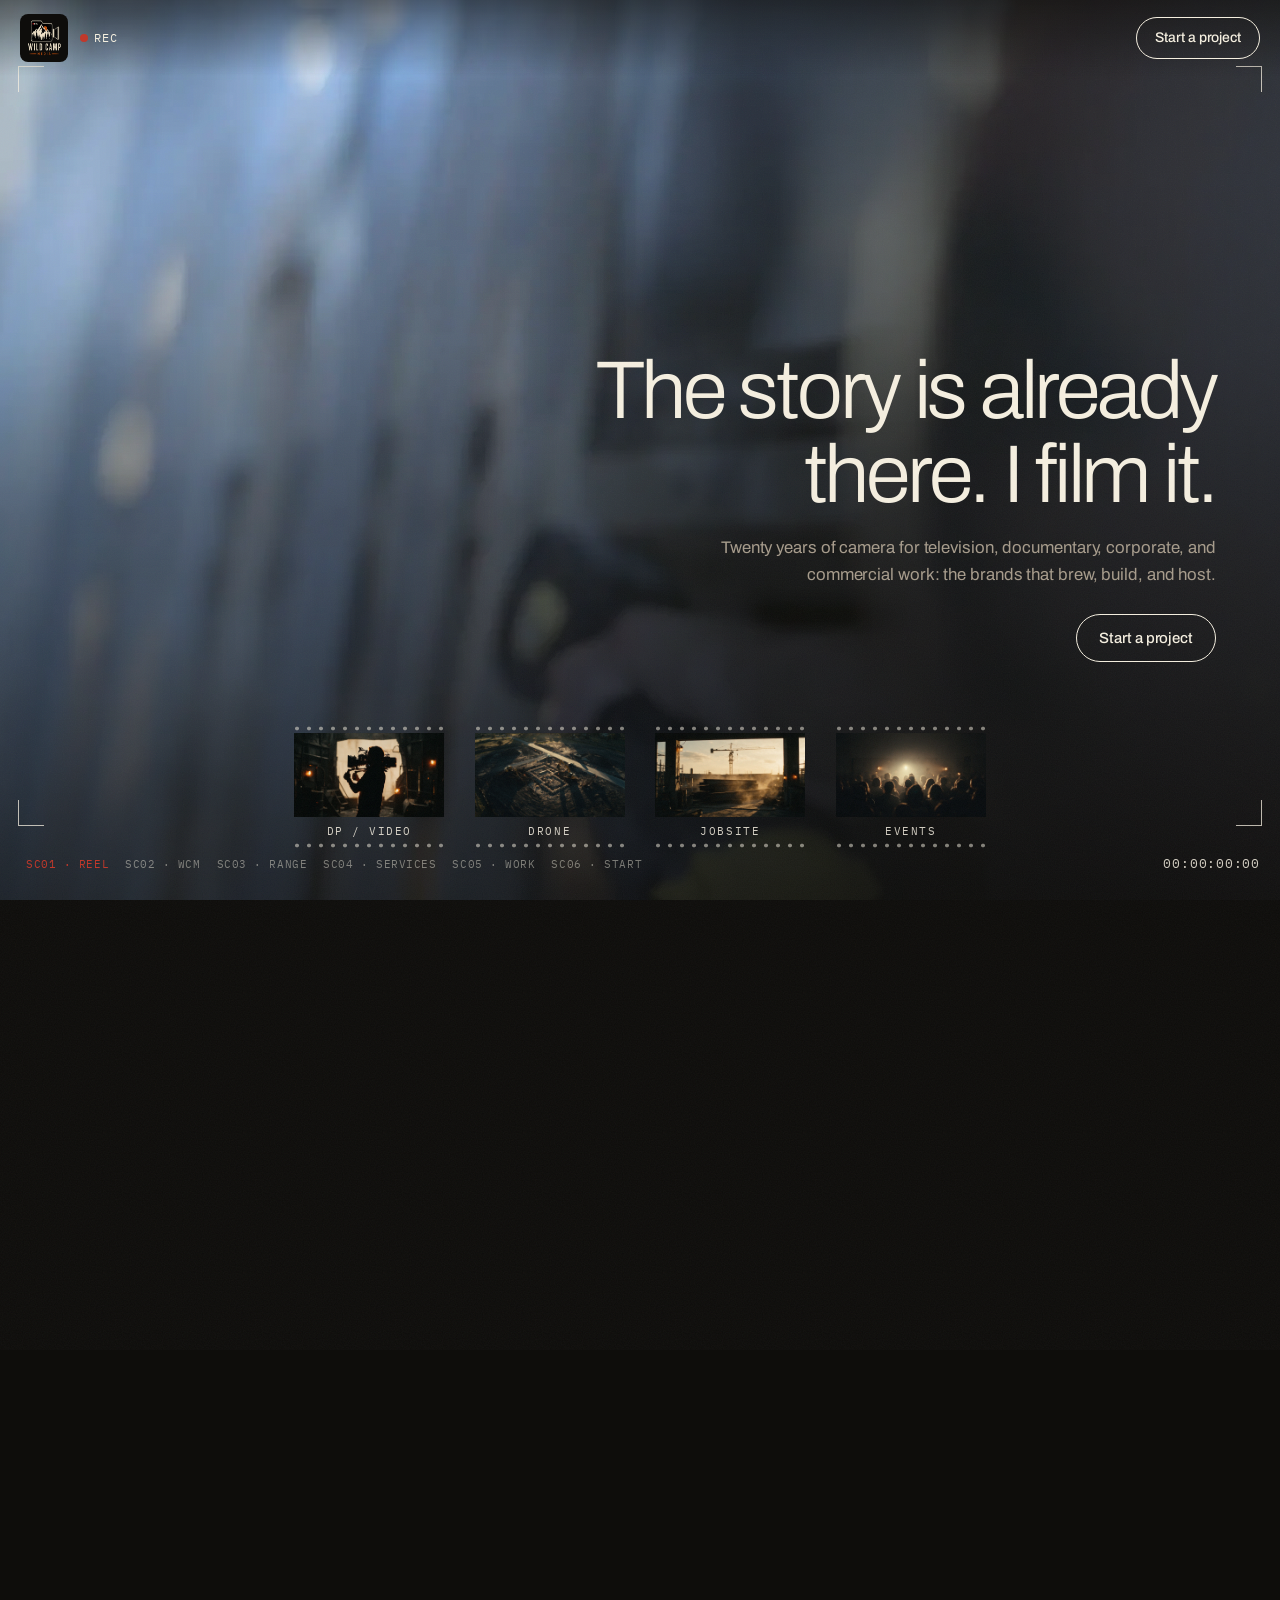
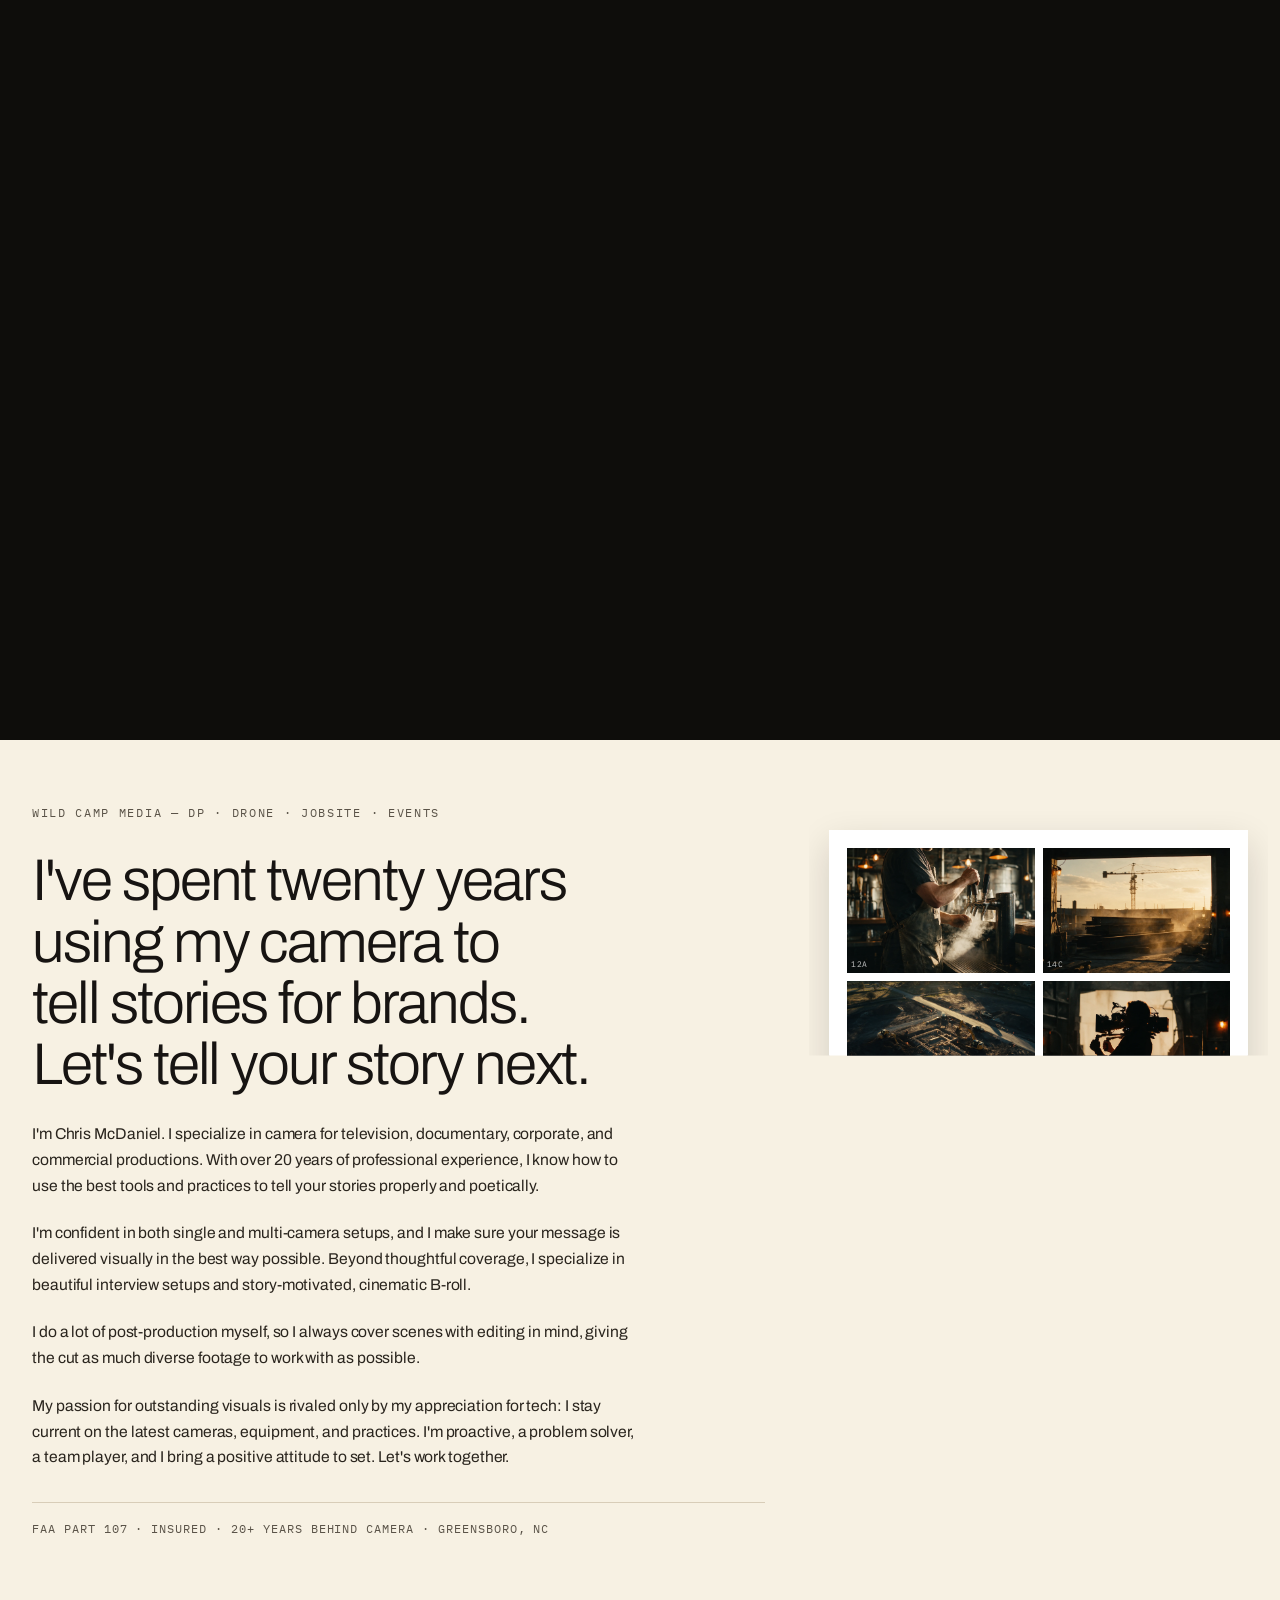
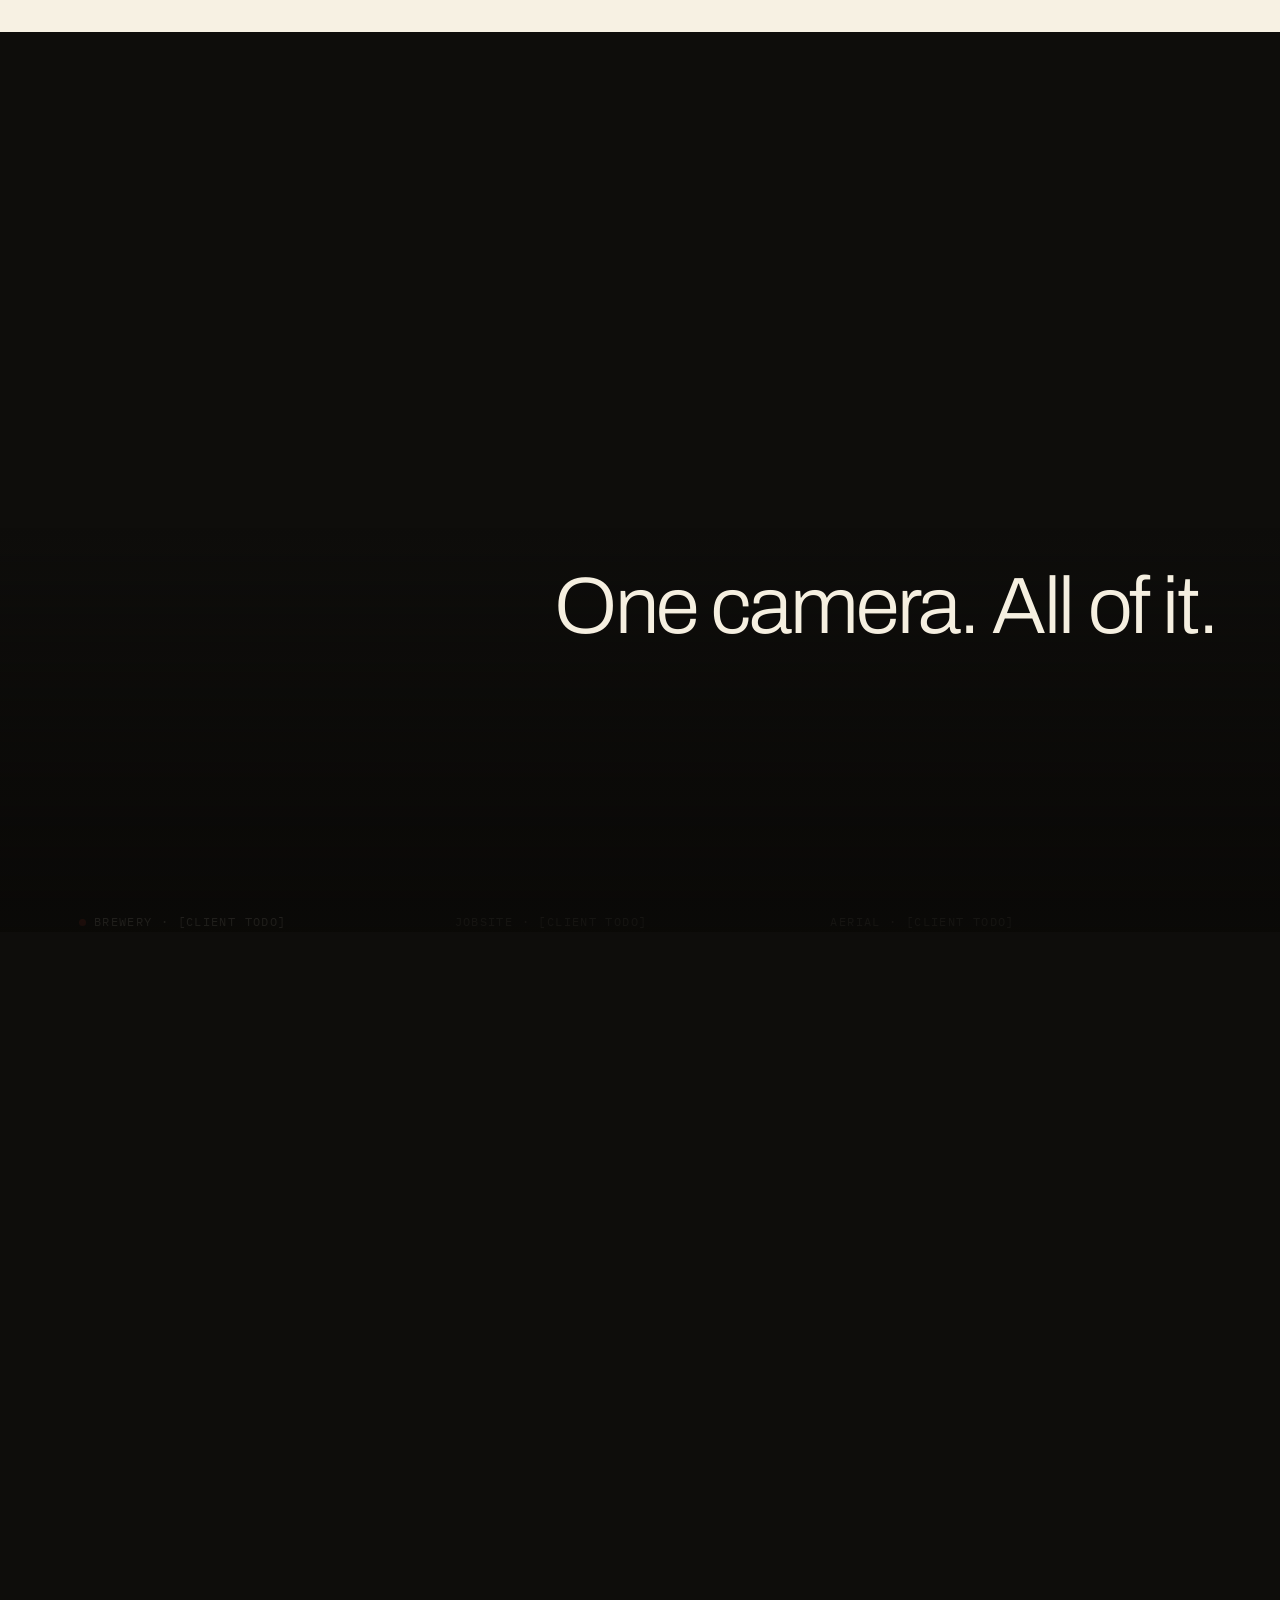
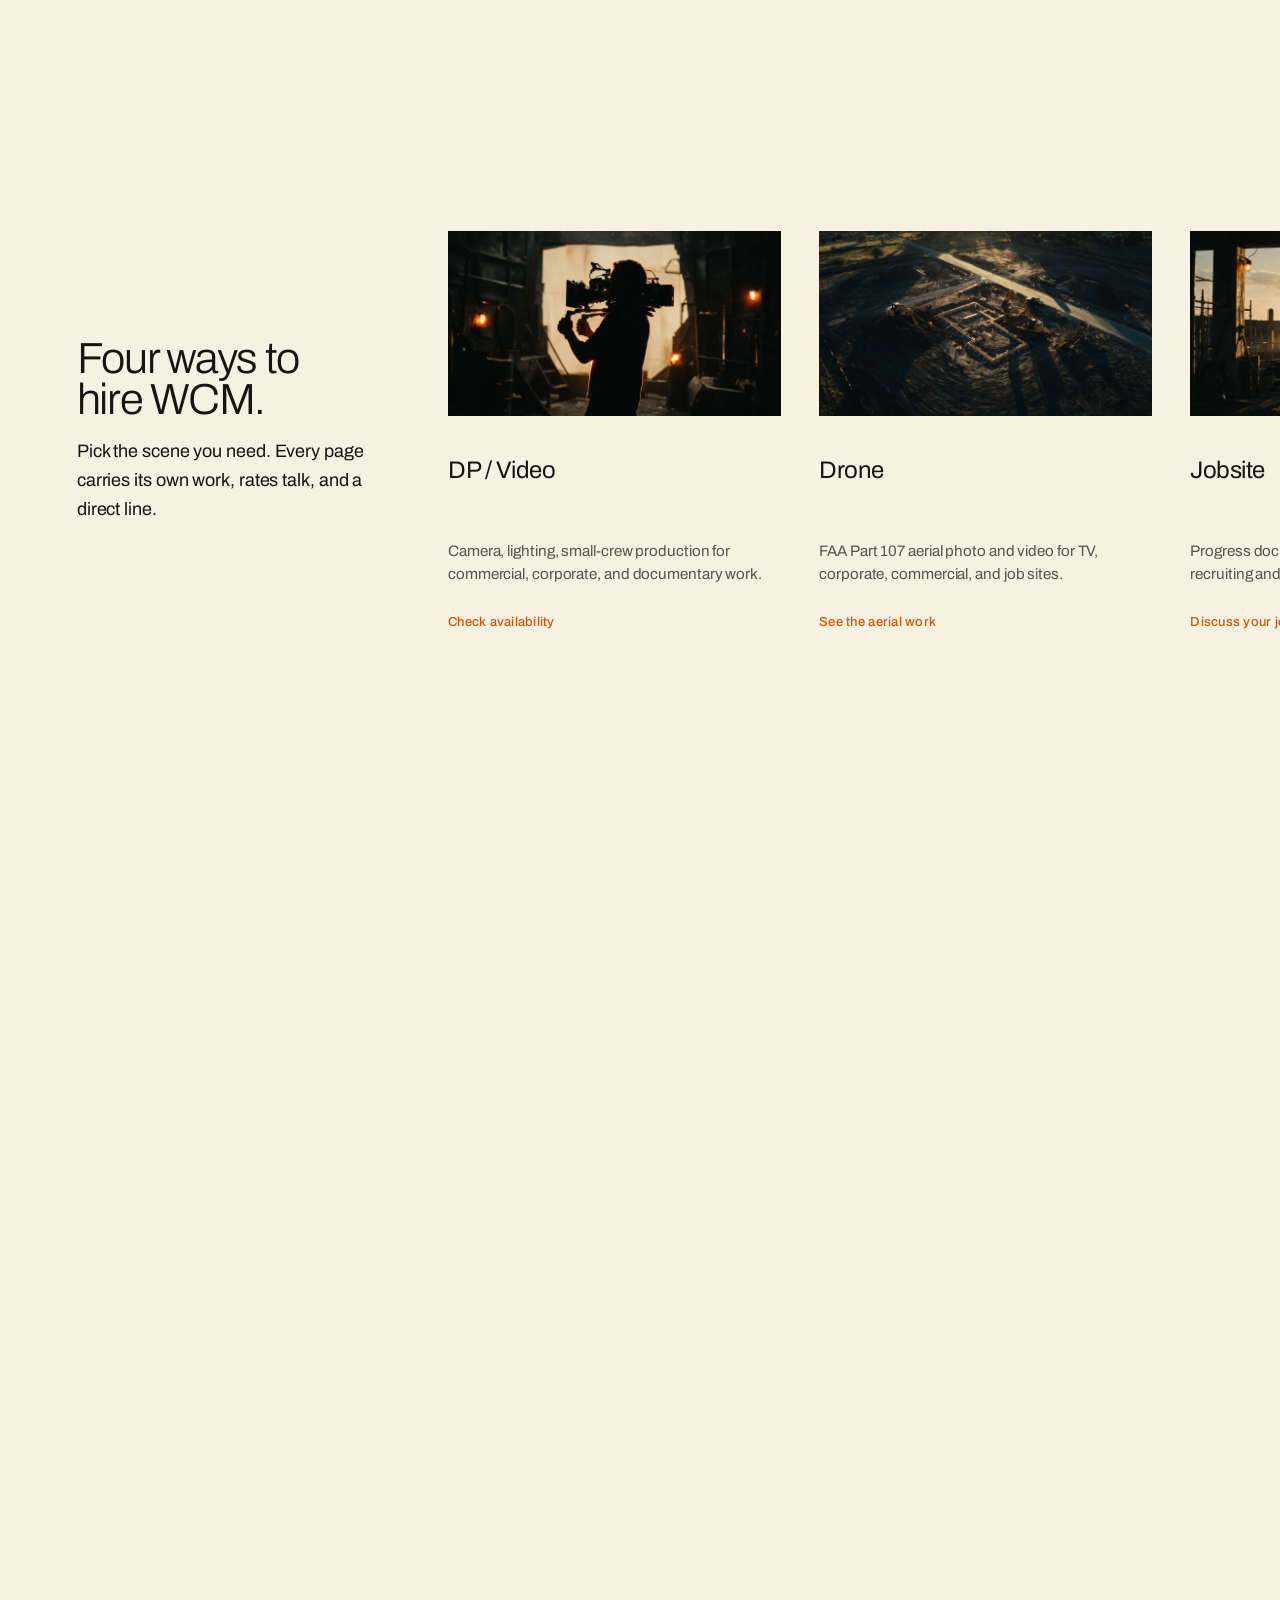
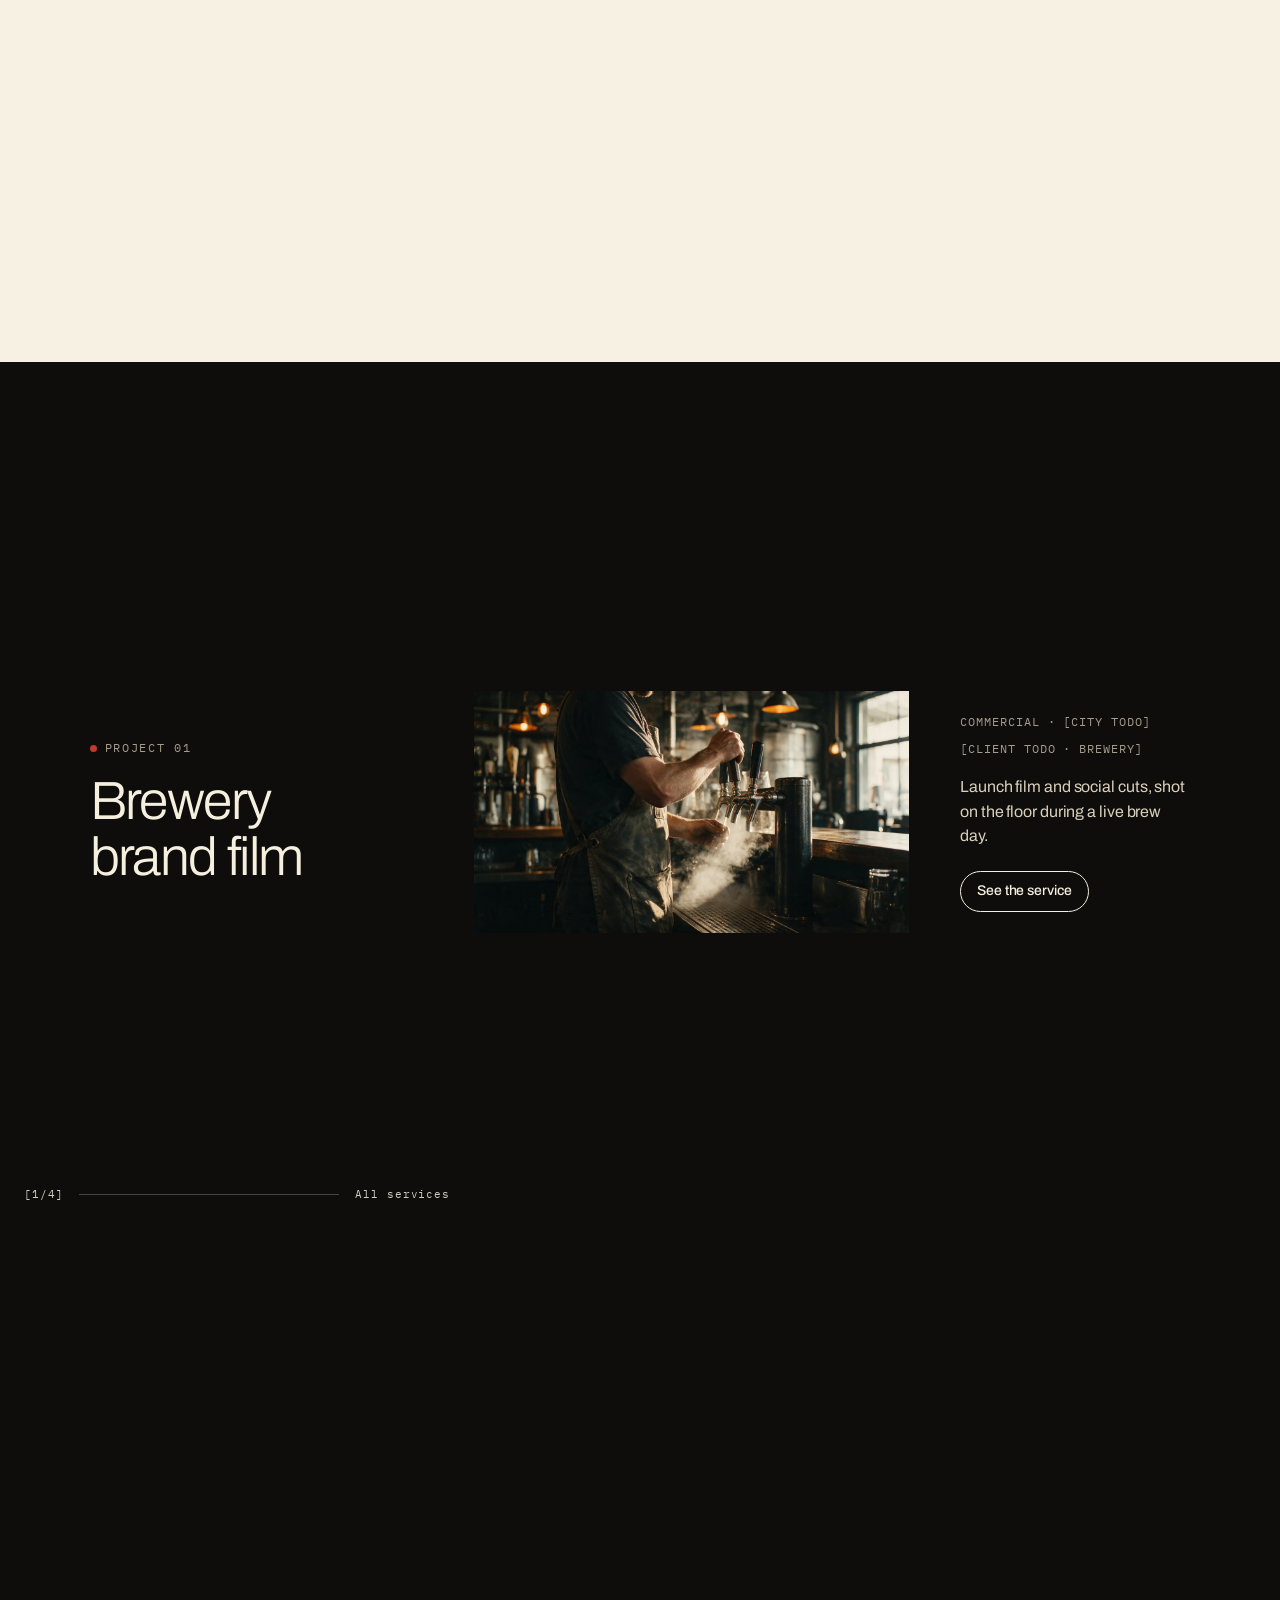
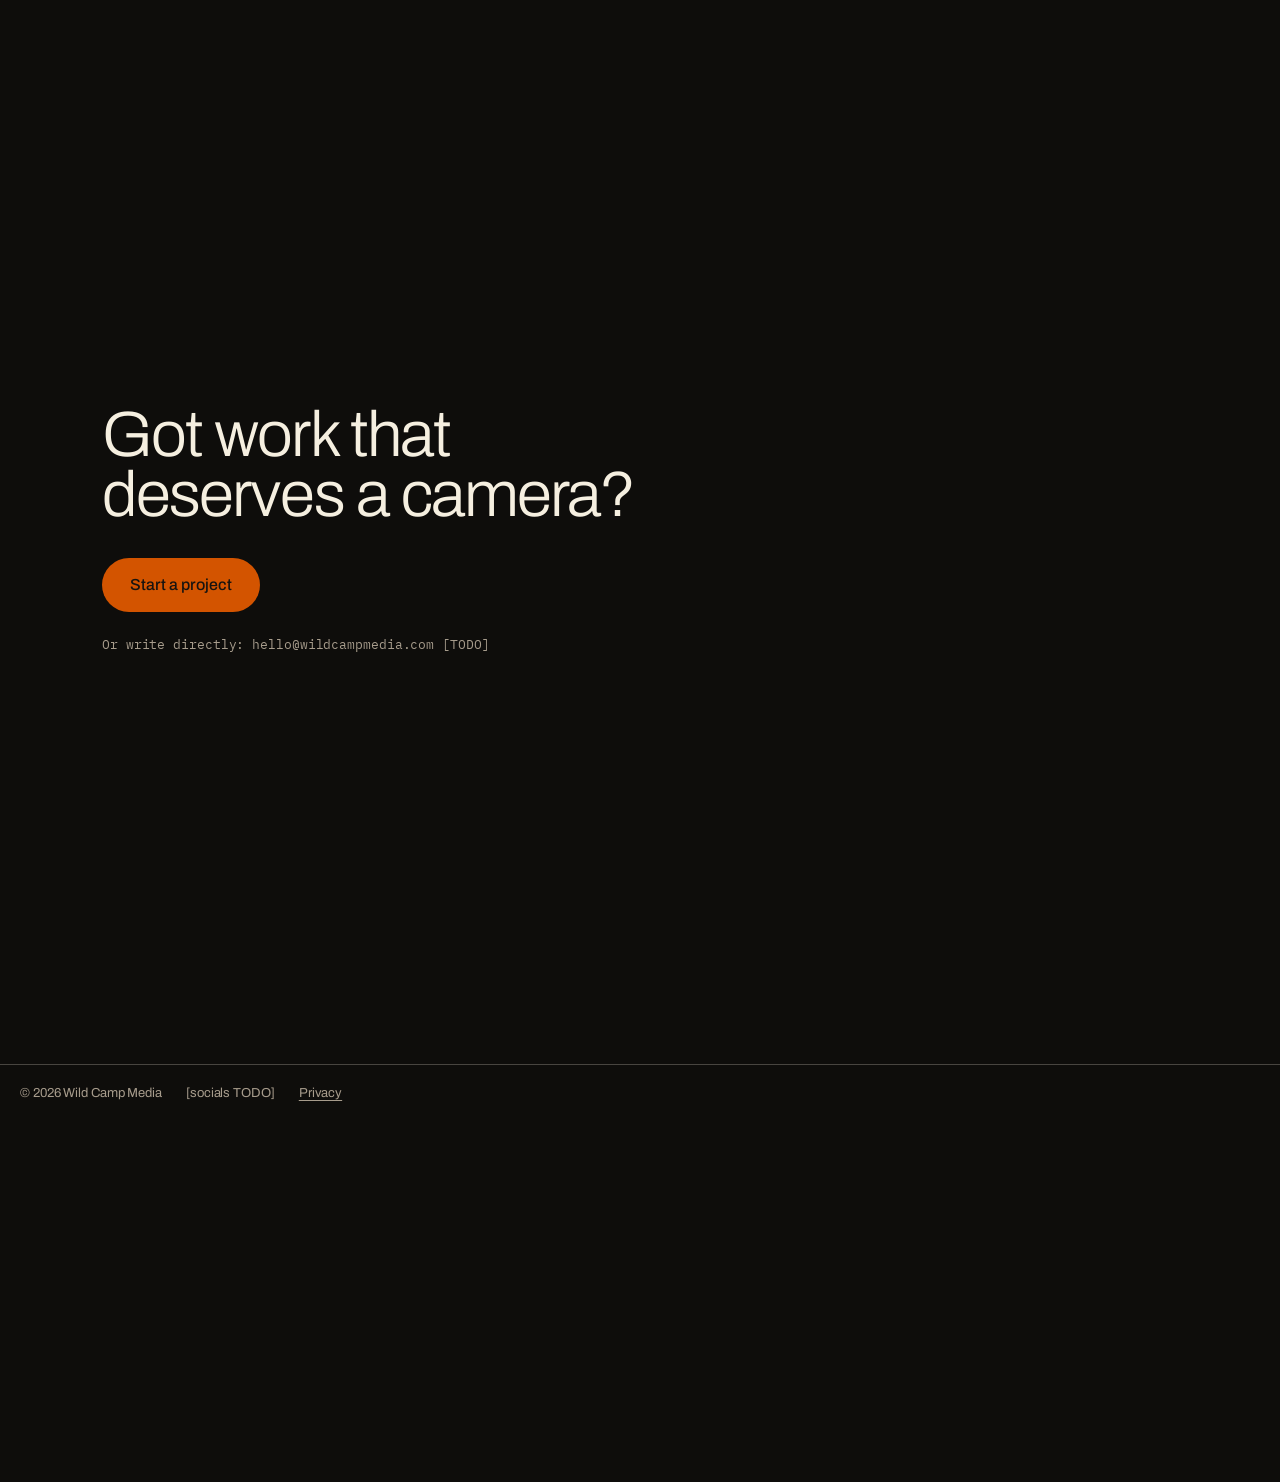
==== commit cabf474d: "feat: home contact modal + CTA wiring Co-Authored-By: Claude <noreply@anthropic.com>" ====
--- a/site/index.html
+++ b/site/index.html
@@ -15,6 +15,7 @@
 <link href="https://fonts.googleapis.com/css2?family=Archivo:wght@300;400;500&family=IBM+Plex+Mono:wght@400;500&display=swap" rel="stylesheet">
 <link rel="stylesheet" href="scrollcraft.css">
 <link rel="stylesheet" href="css/site.css">
+<link rel="stylesheet" href="css/contact.css">
 </head>
 <body>
 
@@ -33,7 +34,7 @@
     <img class="bar__logo" src="assets/img/logo.webp" alt="Wild Camp Media" width="40" height="40">
     <span class="bar__rec"><i class="bar__rec-dot"></i>REC</span>
   </a>
-  <a class="bar__cta" href="#start">Start a project</a>
+  <a class="bar__cta" href="#start" data-wcm-contact>Start a project</a>
 </header>
 <div class="vf__tc" aria-hidden="true"><span data-vf-tc>00:00:00:00</span></div>
 <nav class="vf__slate" aria-label="Scenes">
@@ -72,7 +73,7 @@
       <div class="sc-copy sc-copy--trail hero-copy" data-sc-cue="0 1 0 0.03">
         <h1 class="sc-display sc-display--xl" data-sc-kinetic="lines">The story is already there. I film it.</h1>
         <p class="hero-sub">Twenty years of camera for television, documentary, corporate, and commercial work: the brands that brew, build, and host.</p>
-        <a class="hero-cta" href="#start">Start a project</a>
+        <a class="hero-cta" href="#start" data-wcm-contact>Start a project</a>
       </div>
       <nav class="filmstrip" aria-label="Services">
         <a class="filmstrip__item" href="dp-videographer.html">
@@ -245,7 +246,7 @@
           </div>
           <div class="proj__col proj__col--meta">
             <p class="proj__desc">Same shooter, your site, your story. Tell me what needs documenting.</p>
-            <a class="proj__cta" href="#start">Start a project</a>
+            <a class="proj__cta" href="#start" data-wcm-contact>Start a project</a>
           </div>
         </article>
       </div>
@@ -263,7 +264,7 @@
     <div data-sc-stage class="close">
       <div class="close__inner">
         <h2 class="sc-display sc-display--lg" data-sc-cue="0.06" data-sc-kinetic="lines">Got work that deserves a camera?</h2>
-        <a class="cta" href="mailto:hello@wildcampmedia.com" data-sc-magnet="0.26" data-sc-cue="0.1" data-sc-rise="0">Start a project</a>
+        <button class="cta" data-wcm-contact data-sc-cue="0.1" data-sc-rise="0">Start a project</button>
         <p class="close__line" data-sc-cue="0.14">Or write directly: hello@wildcampmedia.com [TODO]</p>
       </div>
       <footer class="foot">
@@ -279,5 +280,22 @@
 <script src="scrollcraft.js"></script>
 <script src="js/hud.js"></script>
 <script>ScrollCraft.mount(document.body); WCMHud.init();</script>
+<dialog class="slate-modal" id="wcm-contact" aria-labelledby="wcm-contact-title">
+  <form class="slate-form" data-wcm-service="home" method="POST" action="mailto:hello@wildcampmedia.com">
+    <button class="slate-modal__close" type="button" aria-label="Close">✕</button>
+    <div class="slate-form__stripe" aria-hidden="true"></div>
+    <p class="slate-form__title" id="wcm-contact-title">WILD CAMP MEDIA · START A PROJECT</p>
+    <label class="slate-form__row"><span>NAME (SCENE)</span>
+      <input type="text" name="name" required autocomplete="name"></label>
+    <label class="slate-form__row"><span>EMAIL (CONTACT)</span>
+      <input type="email" name="email" required autocomplete="email"></label>
+    <label class="slate-form__row"><span>PROJECT (NOTES)</span>
+      <textarea name="details" rows="4" placeholder="What needs a camera? Where, when, roughly how big"></textarea></label>
+    <input type="hidden" name="service" value="home">
+    <button class="slate-form__mark" type="submit">MARK IT</button>
+    <p class="slate-form__note" data-wcm-note hidden>Opened your mail app — press send there.</p>
+  </form>
+</dialog>
+<script type="module" src="js/contact-form.js"></script>
 </body>
 </html>
--- a/site/css/contact.css
+++ b/site/css/contact.css
@@ -0,0 +1,106 @@
+/* Wild Camp Media — slate contact form + modal.
+   Loaded by all five pages (no shared sheet otherwise). */
+
+.slate-form {
+  display: grid; gap: 1.1rem;
+  max-width: 34rem;
+  font-family: var(--sc-font-text);
+}
+
+/* clapper stripe: angled black/off-white bars */
+.slate-form__stripe {
+  height: 14px; border-radius: 2px;
+  background: repeating-linear-gradient(
+    -45deg,
+    var(--sc-canvas) 0 14px,
+    var(--sc-ink) 14px 28px
+  );
+}
+.slate-form__title {
+  font-family: var(--wcm-mono); font-size: 12px;
+  letter-spacing: .14em; text-transform: uppercase;
+  color: var(--sc-ink-soft);
+}
+
+.slate-form__row { display: grid; gap: .4rem; }
+.slate-form__row > span {
+  font-family: var(--wcm-mono); font-size: 11px;
+  letter-spacing: .12em; color: var(--sc-ink-soft);
+}
+.slate-form input, .slate-form textarea {
+  font: inherit; color: inherit;
+  background: transparent;
+  border: 1px solid var(--sc-ink-soft);
+  border-radius: 2px; padding: .65rem .75rem;
+}
+.slate-form input:focus-visible, .slate-form textarea:focus-visible {
+  outline: 2px solid var(--sc-accent); outline-offset: 2px;
+  border-color: var(--sc-accent);
+}
+.slate-form input:-webkit-autofill {
+  -webkit-text-fill-color: #171412;
+  box-shadow: 0 0 0 100px #FFFDF6 inset;
+}
+.slate-form ::placeholder { color: var(--sc-ink-soft); opacity: .8; }
+.slate-form__note { font-size: .85rem; color: var(--sc-ink-soft); }
+
+.slate-form__mark {
+  justify-self: start;
+  font-family: var(--sc-font-text);
+  font-weight: 500; font-size: 16px;
+  color: var(--sc-accent-ink); background: var(--sc-accent);
+  border: 0; border-radius: 2px; padding: .7rem 1.4rem;
+  cursor: pointer;
+}
+.slate-form__mark:hover { filter: brightness(1.08); }
+.slate-form__mark:active { transform: scale(.97); }
+
+/* ---- modal (home only) ---- */
+.slate-modal {
+  border: 0; border-radius: 4px; padding: 0;
+  background: var(--sc-canvas); color: var(--sc-ink);
+  max-width: min(92vw, 30rem);
+  --sc-ink: #F5EFE0;
+  --sc-ink-soft: #A79C8C;
+  --sc-accent-ink: #171410;
+}
+.slate-modal::backdrop { background: rgba(14,13,11,.8); }
+.slate-modal .slate-form { padding: 1.6rem; gap: 1rem; }
+.slate-modal__close {
+  position: absolute; top: 10px; right: 10px;
+  background: none; border: 0; cursor: pointer;
+  color: var(--sc-ink-soft); font-family: var(--wcm-mono);
+  font-size: 14px; line-height: 1; padding: 6px;
+}
+.slate-modal__close:hover { color: var(--sc-ink); }
+.slate-form__mark:focus-visible, .slate-modal__close:focus-visible {
+  outline: 2px solid var(--sc-accent); outline-offset: 2px;
+}
+
+/* cream grounds (service pages): restate ink family for the subtree */
+.p-body .slate-form, .ground-cream .slate-form {
+  --sc-ink: #171412;
+  --sc-ink-soft: #5A5348;
+  --sc-surface: var(--wcm-cream-2);
+  --sc-accent-ink: #F7F1E3;
+}
+.p-body .slate-form__stripe, .ground-cream .slate-form__stripe {
+  background: repeating-linear-gradient(-45deg, var(--wcm-cream-2) 0 14px, #171412 14px 28px);
+}
+
+/* clap: stripe snaps once when the modal opens */
+@keyframes slate-clap {
+  0%   { transform: translateY(-6px) rotate(-2deg); }
+  55%  { transform: translateY(2px) rotate(1deg); }
+  100% { transform: translateY(0) rotate(0); }
+}
+.slate-modal[open] .slate-form__stripe { animation: slate-clap .28s ease-out; }
+@media (prefers-reduced-motion: reduce) {
+  .slate-modal[open] .slate-form__stripe { animation: none; }
+}
+
+/* modal form always reads dark, even if the dialog lands inside a .ground-cream subtree */
+.slate-modal .slate-form { --sc-ink: #F5EFE0; --sc-ink-soft: #A79C8C; --sc-accent-ink: #171410; }
+
+/* .cta as <button> on #start */
+button.cta { font-family: inherit; cursor: pointer; border: 0; }
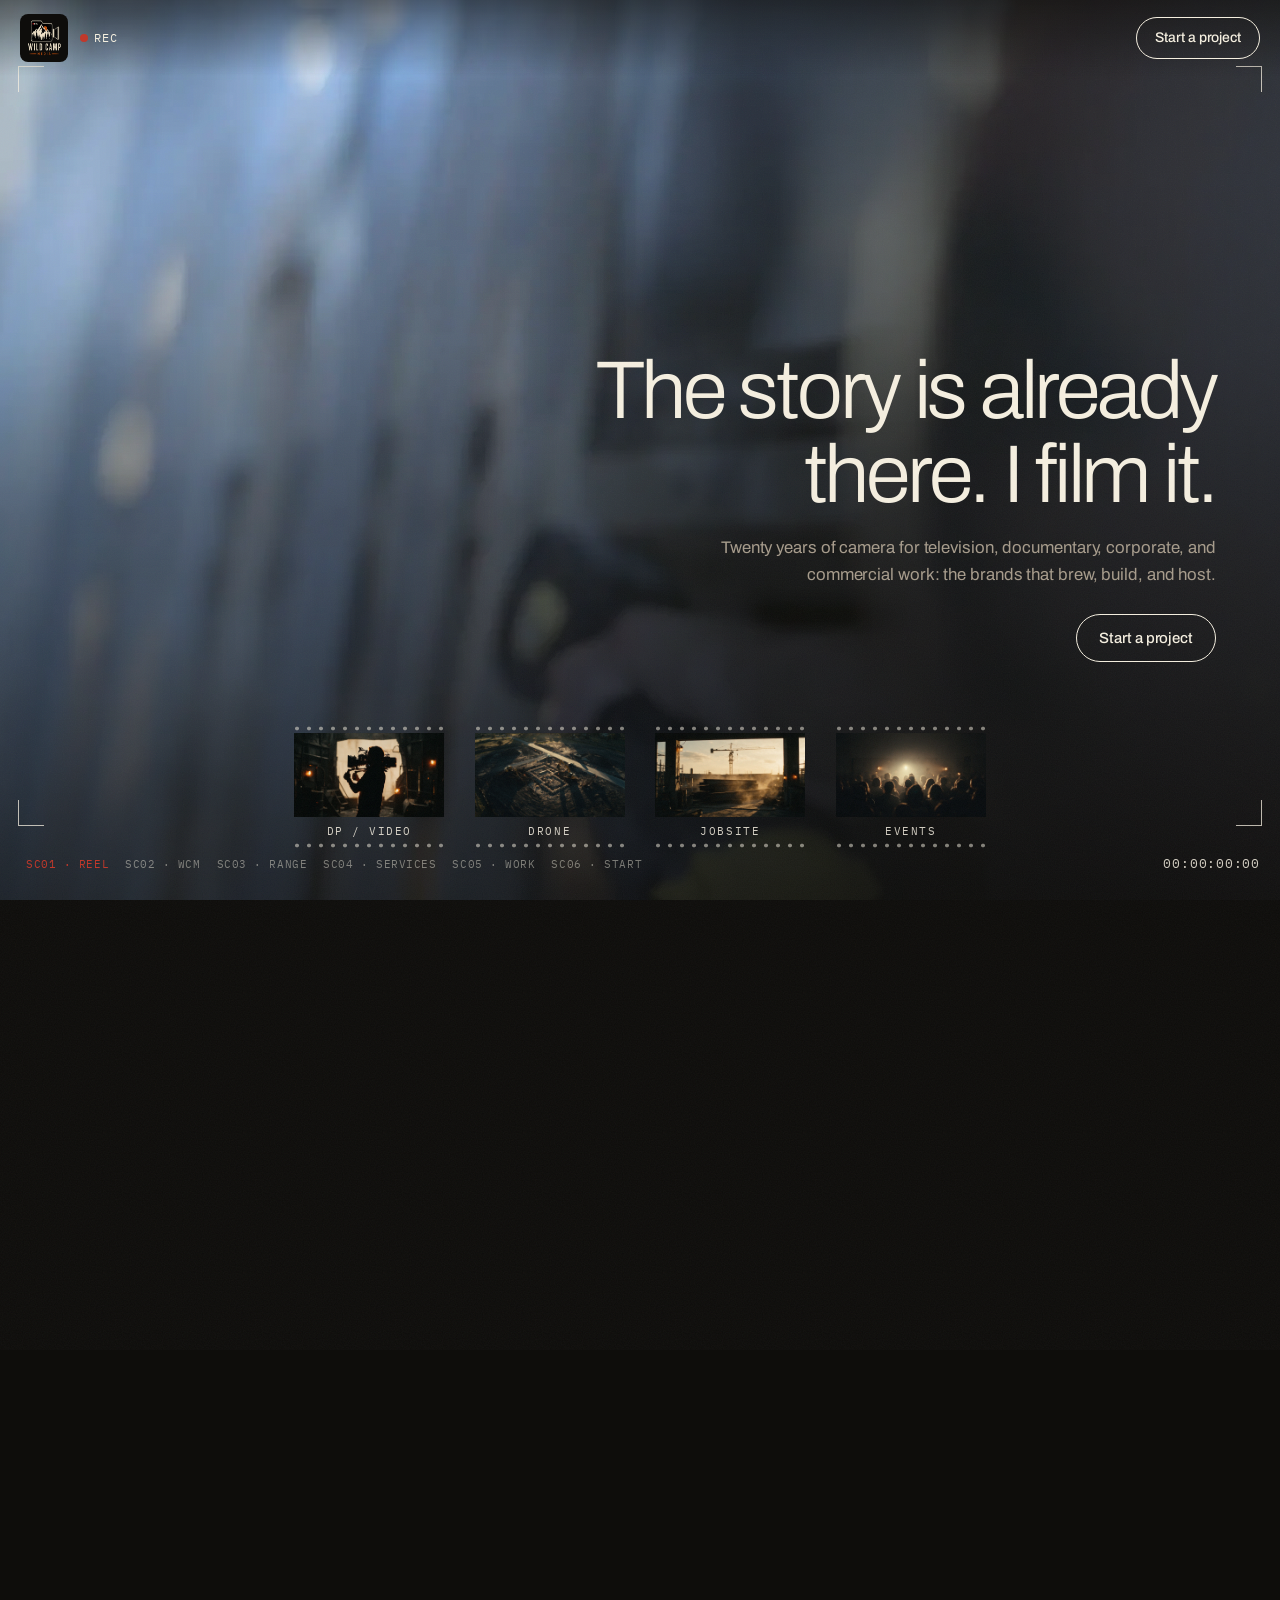
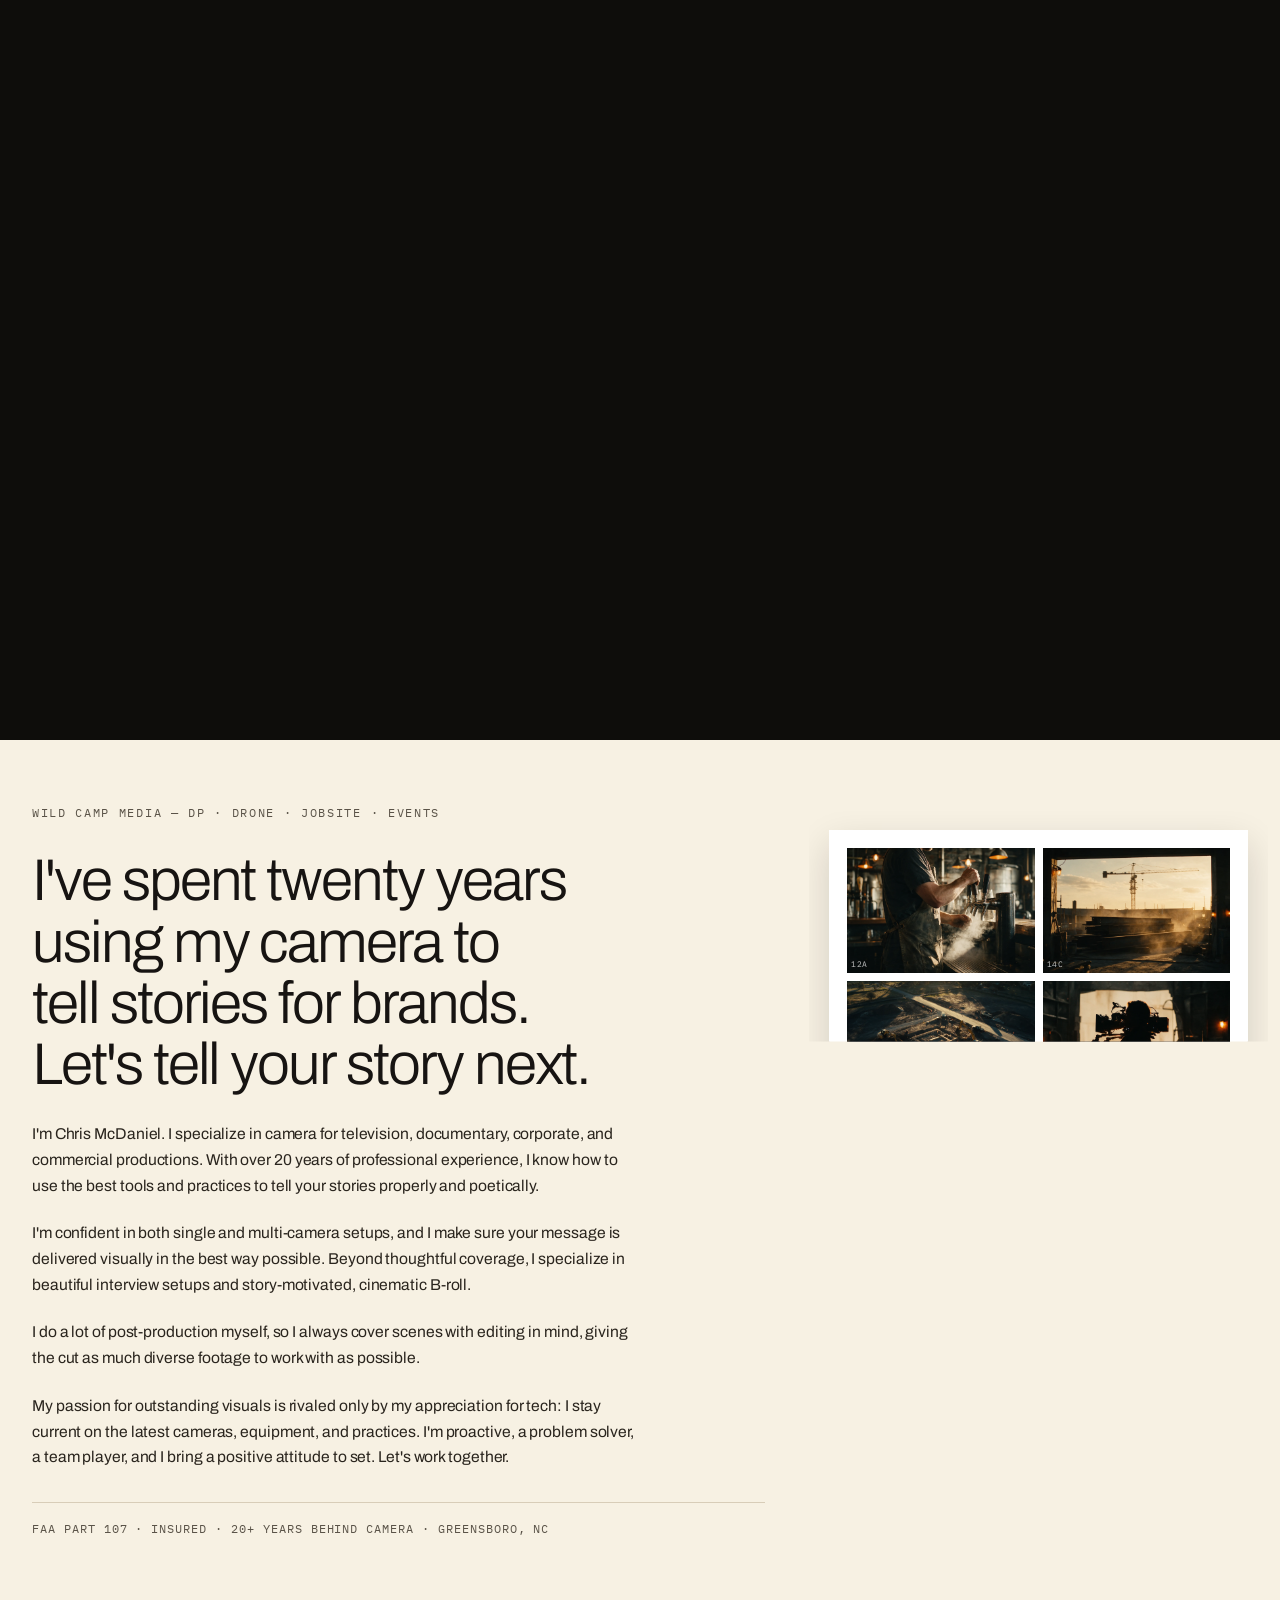
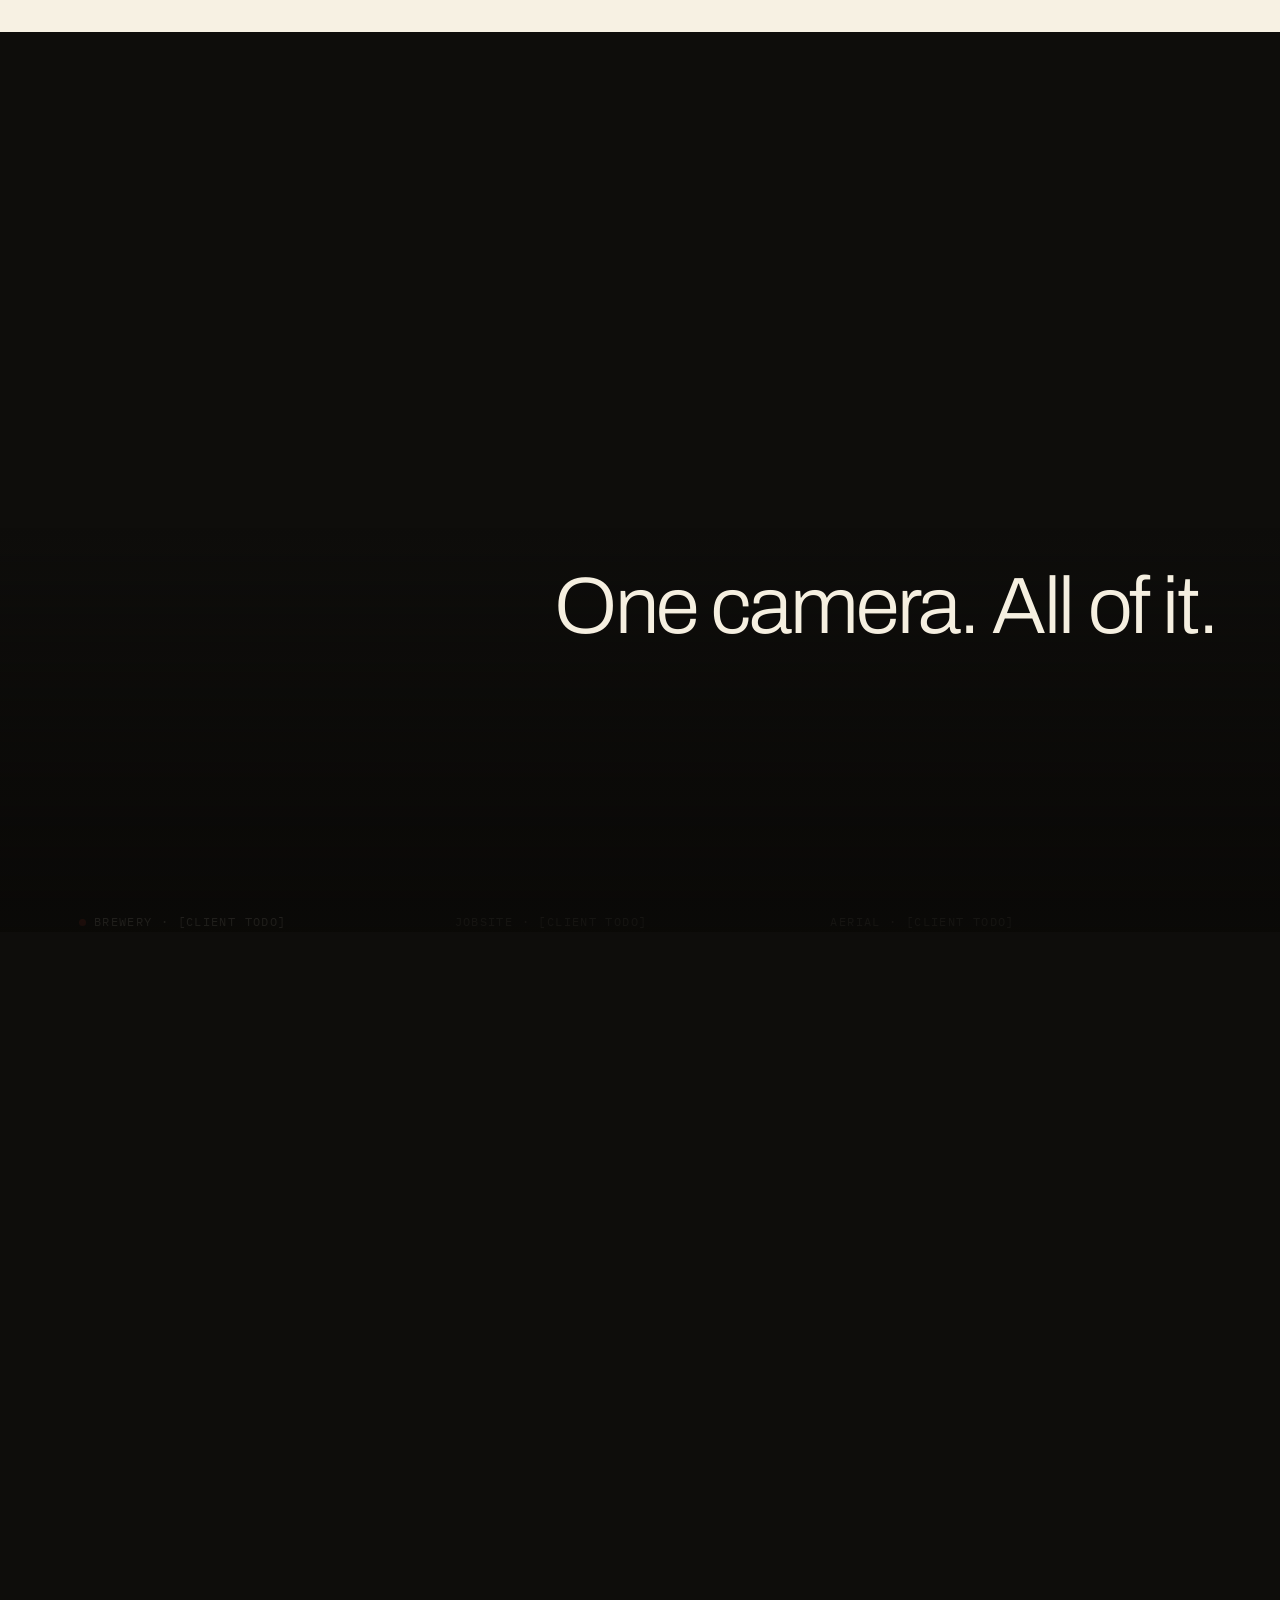
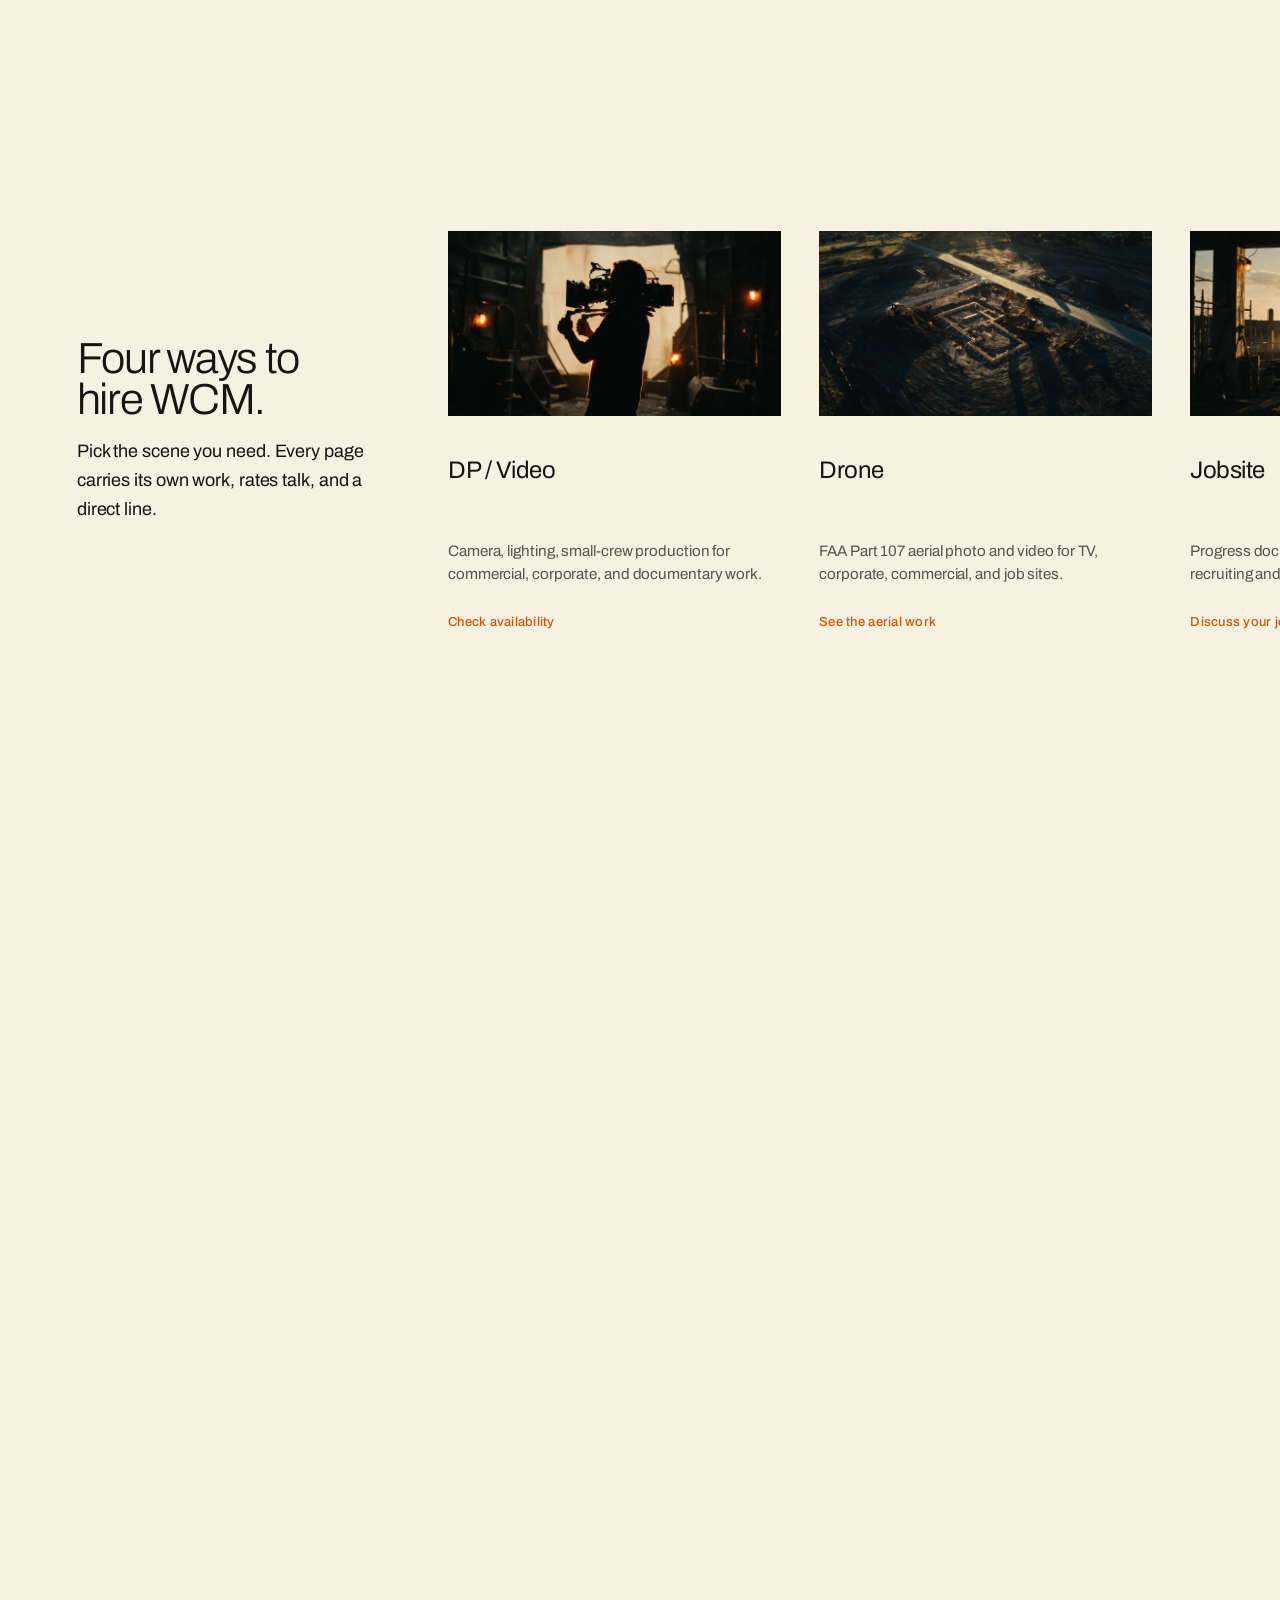
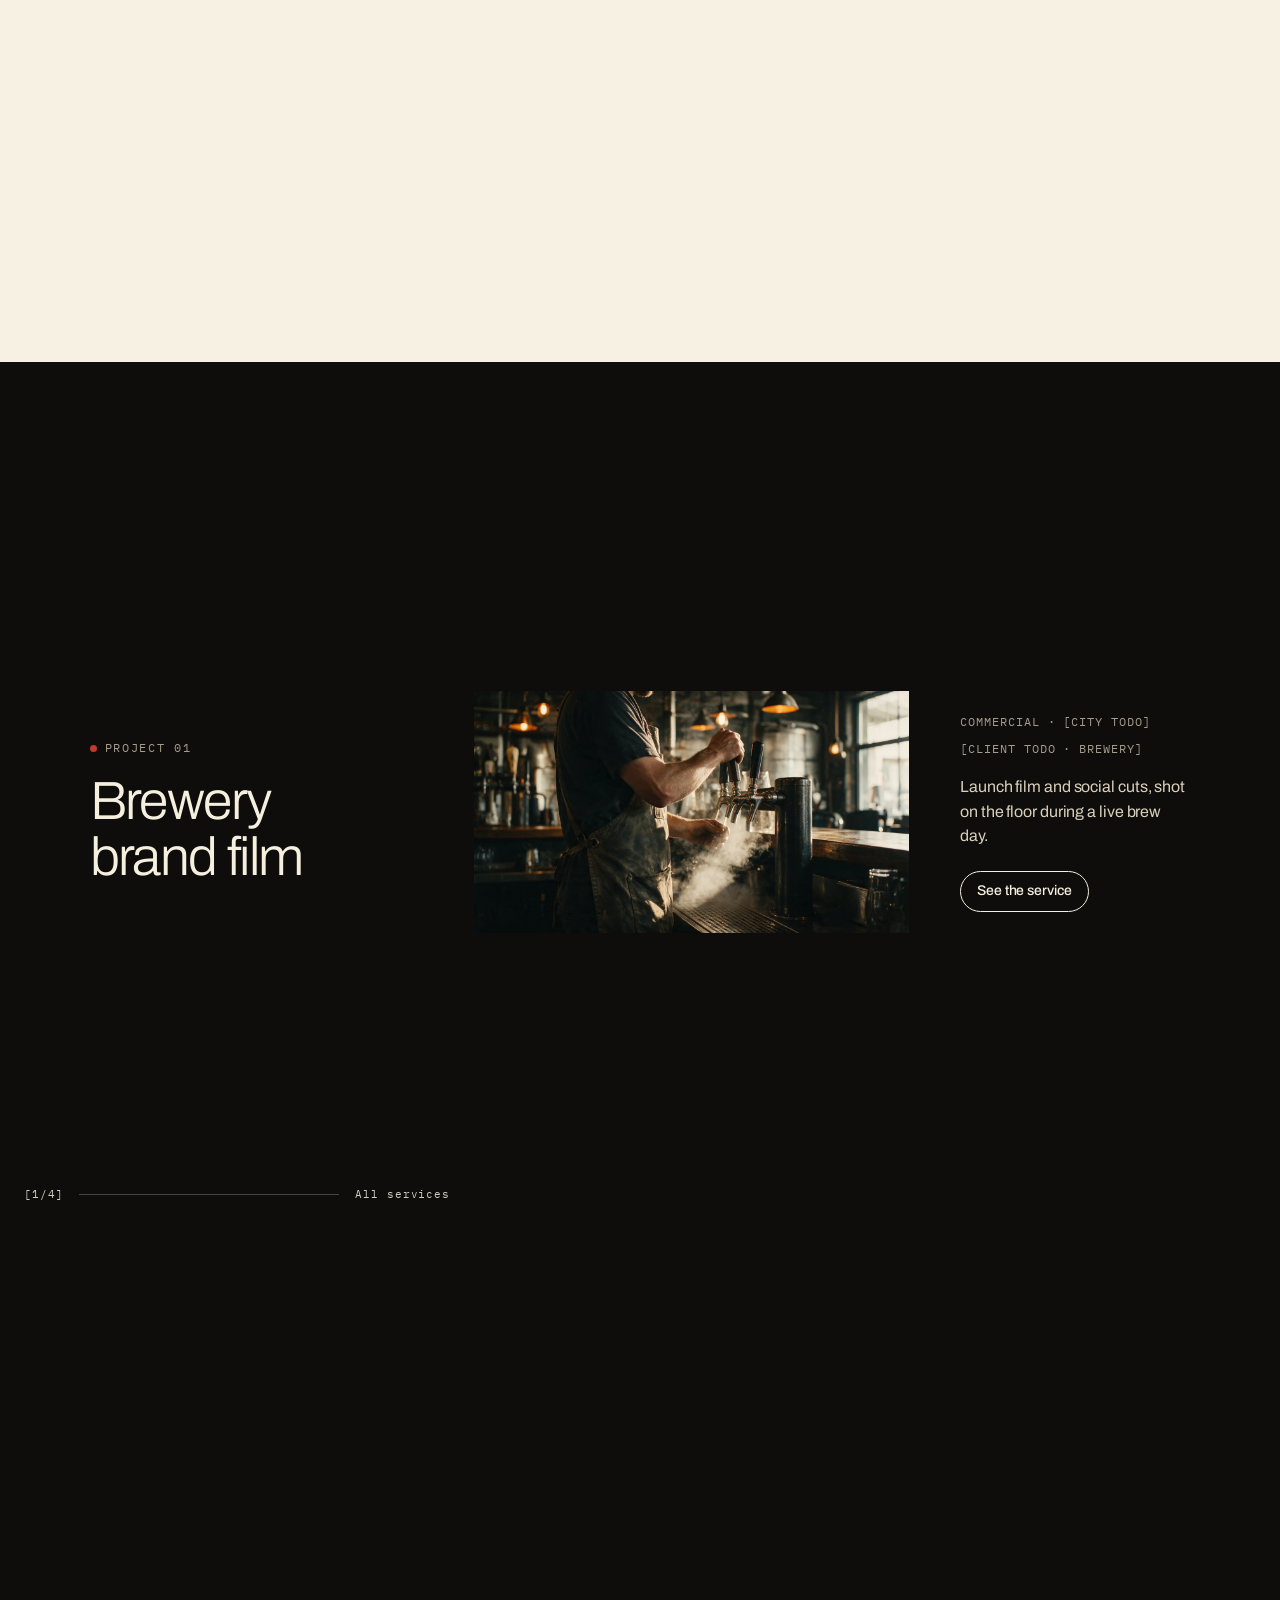
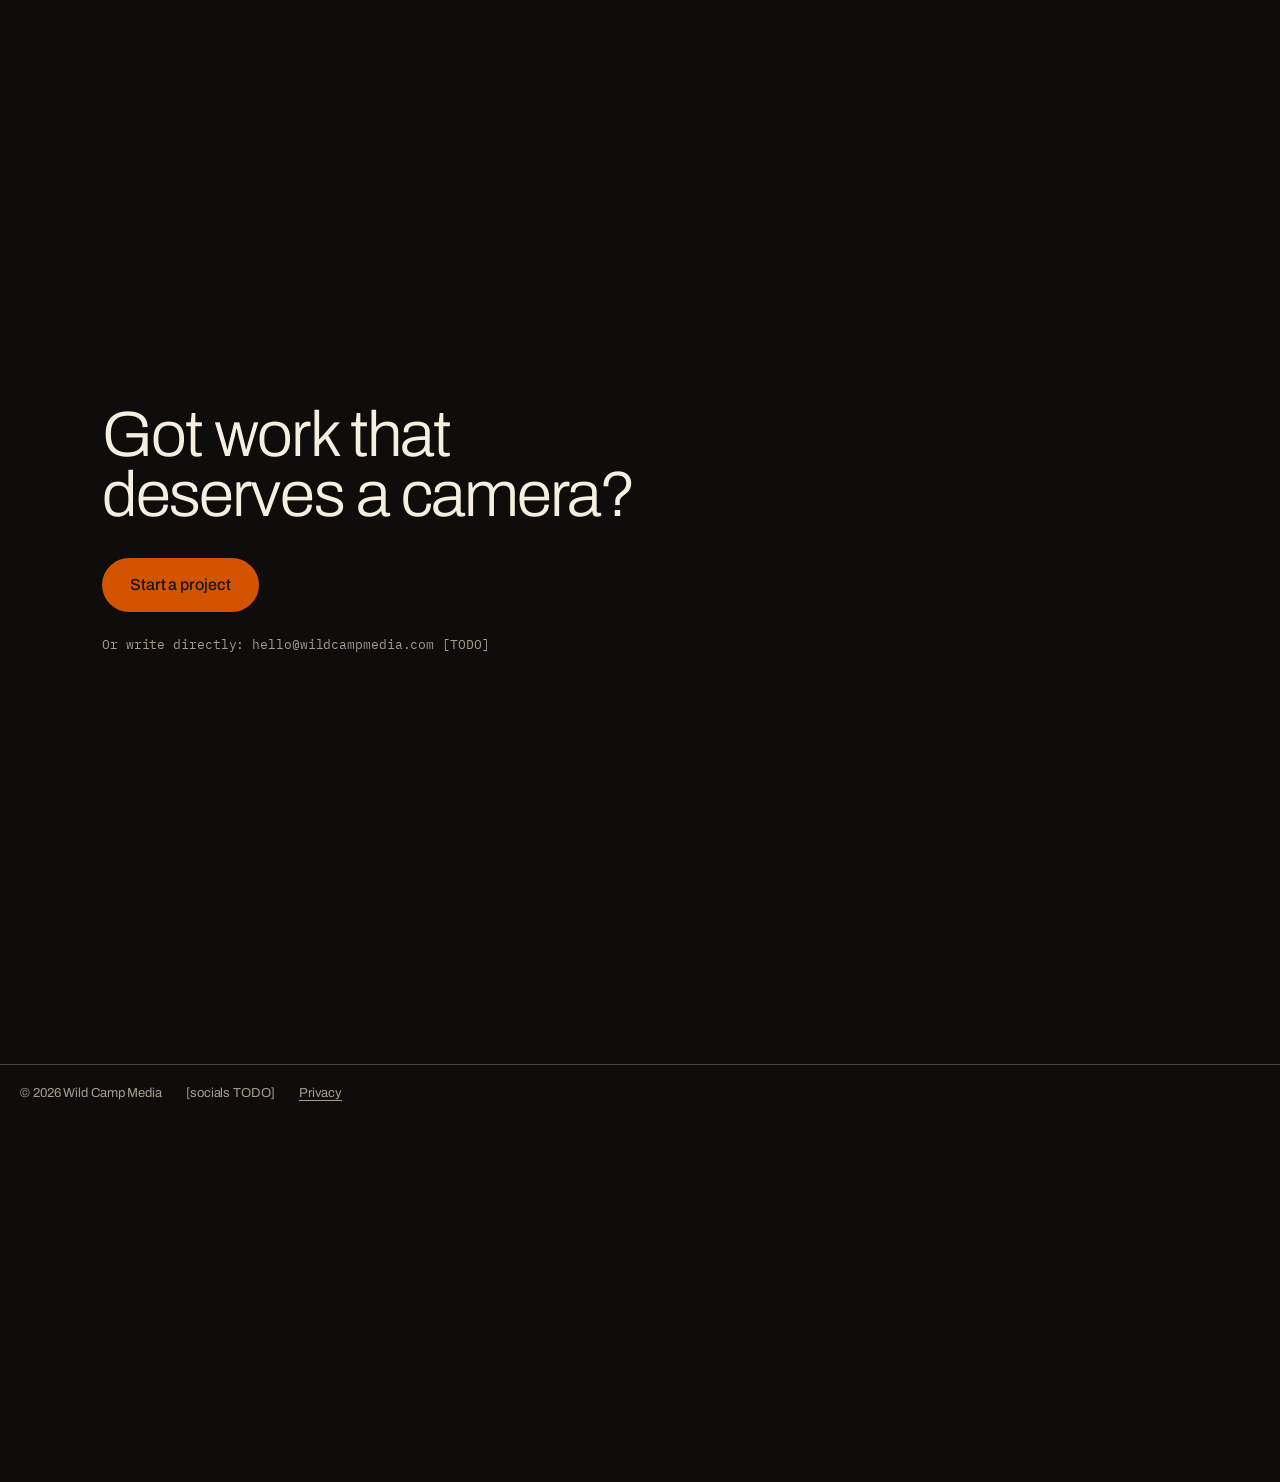
==== commit 51b9fb33: "fix: mailto no-JS path for #start CTA, modal focus Co-Authored-By: Claude <noreply@anthropic.com>" ====
--- a/site/index.html
+++ b/site/index.html
@@ -264,7 +264,7 @@
     <div data-sc-stage class="close">
       <div class="close__inner">
         <h2 class="sc-display sc-display--lg" data-sc-cue="0.06" data-sc-kinetic="lines">Got work that deserves a camera?</h2>
-        <button class="cta" data-wcm-contact data-sc-cue="0.1" data-sc-rise="0">Start a project</button>
+        <a class="cta" href="mailto:hello@wildcampmedia.com" data-wcm-contact data-sc-cue="0.1" data-sc-rise="0">Start a project</a>
         <p class="close__line" data-sc-cue="0.14">Or write directly: hello@wildcampmedia.com [TODO]</p>
       </div>
       <footer class="foot">
@@ -286,7 +286,7 @@
     <div class="slate-form__stripe" aria-hidden="true"></div>
     <p class="slate-form__title" id="wcm-contact-title">WILD CAMP MEDIA · START A PROJECT</p>
     <label class="slate-form__row"><span>NAME (SCENE)</span>
-      <input type="text" name="name" required autocomplete="name"></label>
+      <input type="text" name="name" required autofocus autocomplete="name"></label>
     <label class="slate-form__row"><span>EMAIL (CONTACT)</span>
       <input type="email" name="email" required autocomplete="email"></label>
     <label class="slate-form__row"><span>PROJECT (NOTES)</span>
--- a/site/css/contact.css
+++ b/site/css/contact.css
@@ -102,5 +102,5 @@
 /* modal form always reads dark, even if the dialog lands inside a .ground-cream subtree */
 .slate-modal .slate-form { --sc-ink: #F5EFE0; --sc-ink-soft: #A79C8C; --sc-accent-ink: #171410; }
 
-/* .cta as <button> on #start */
-button.cta { font-family: inherit; cursor: pointer; border: 0; }
+/* .cta on #start is an intercepted anchor; button reset kept in case it reverts to <button> */
+button.cta { cursor: pointer; border: 0; }
